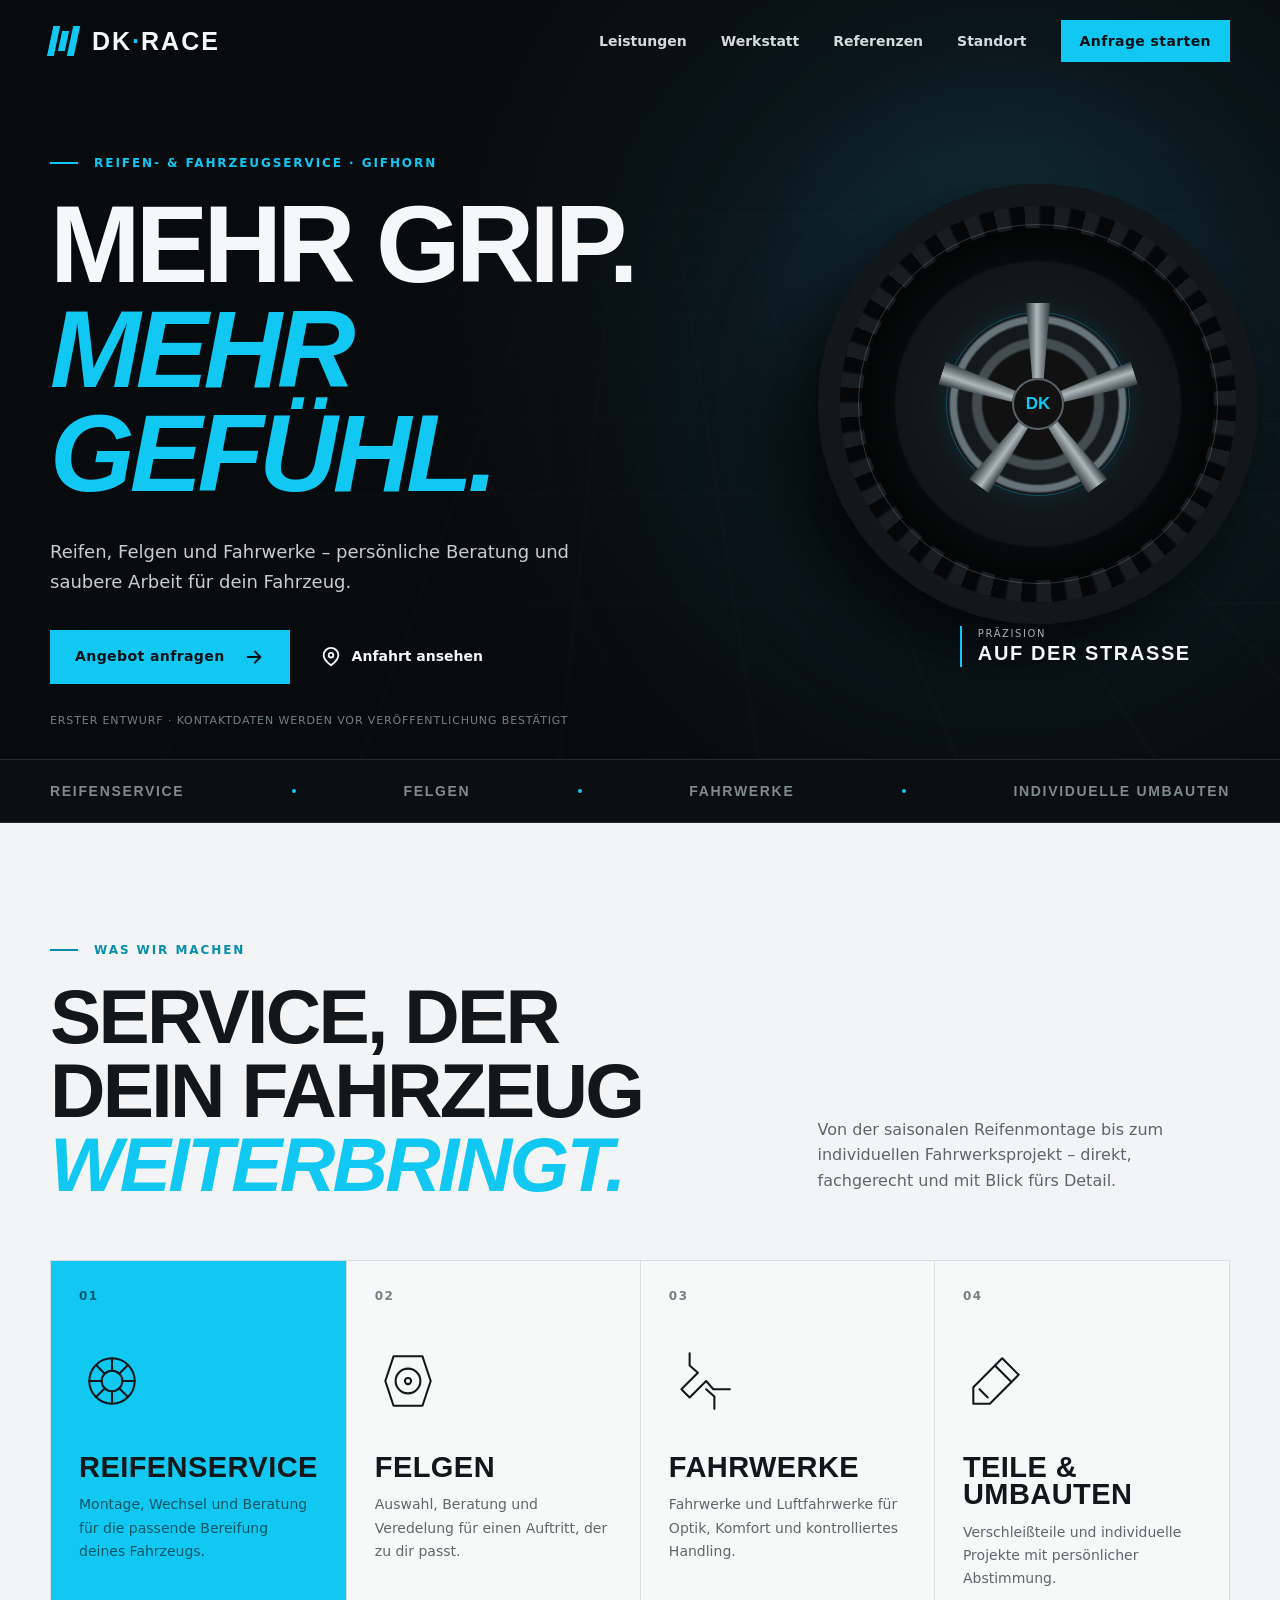
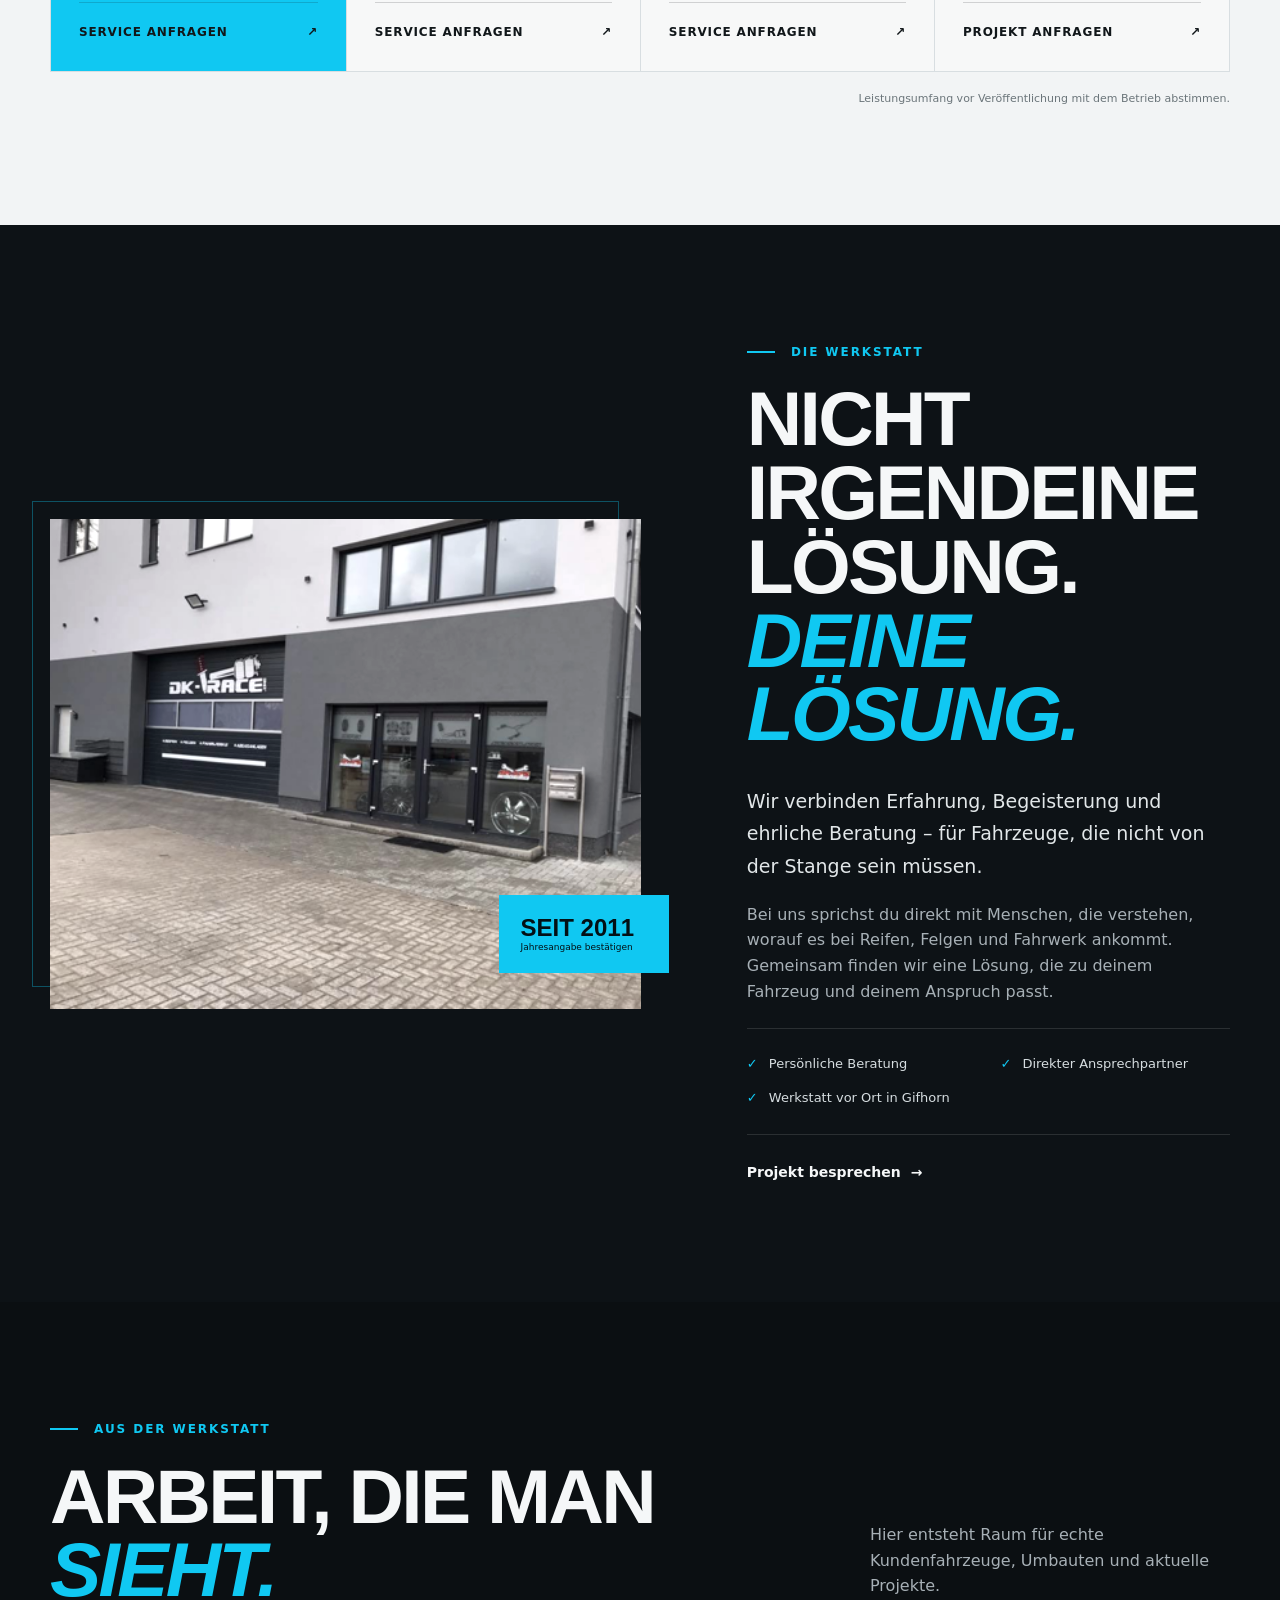
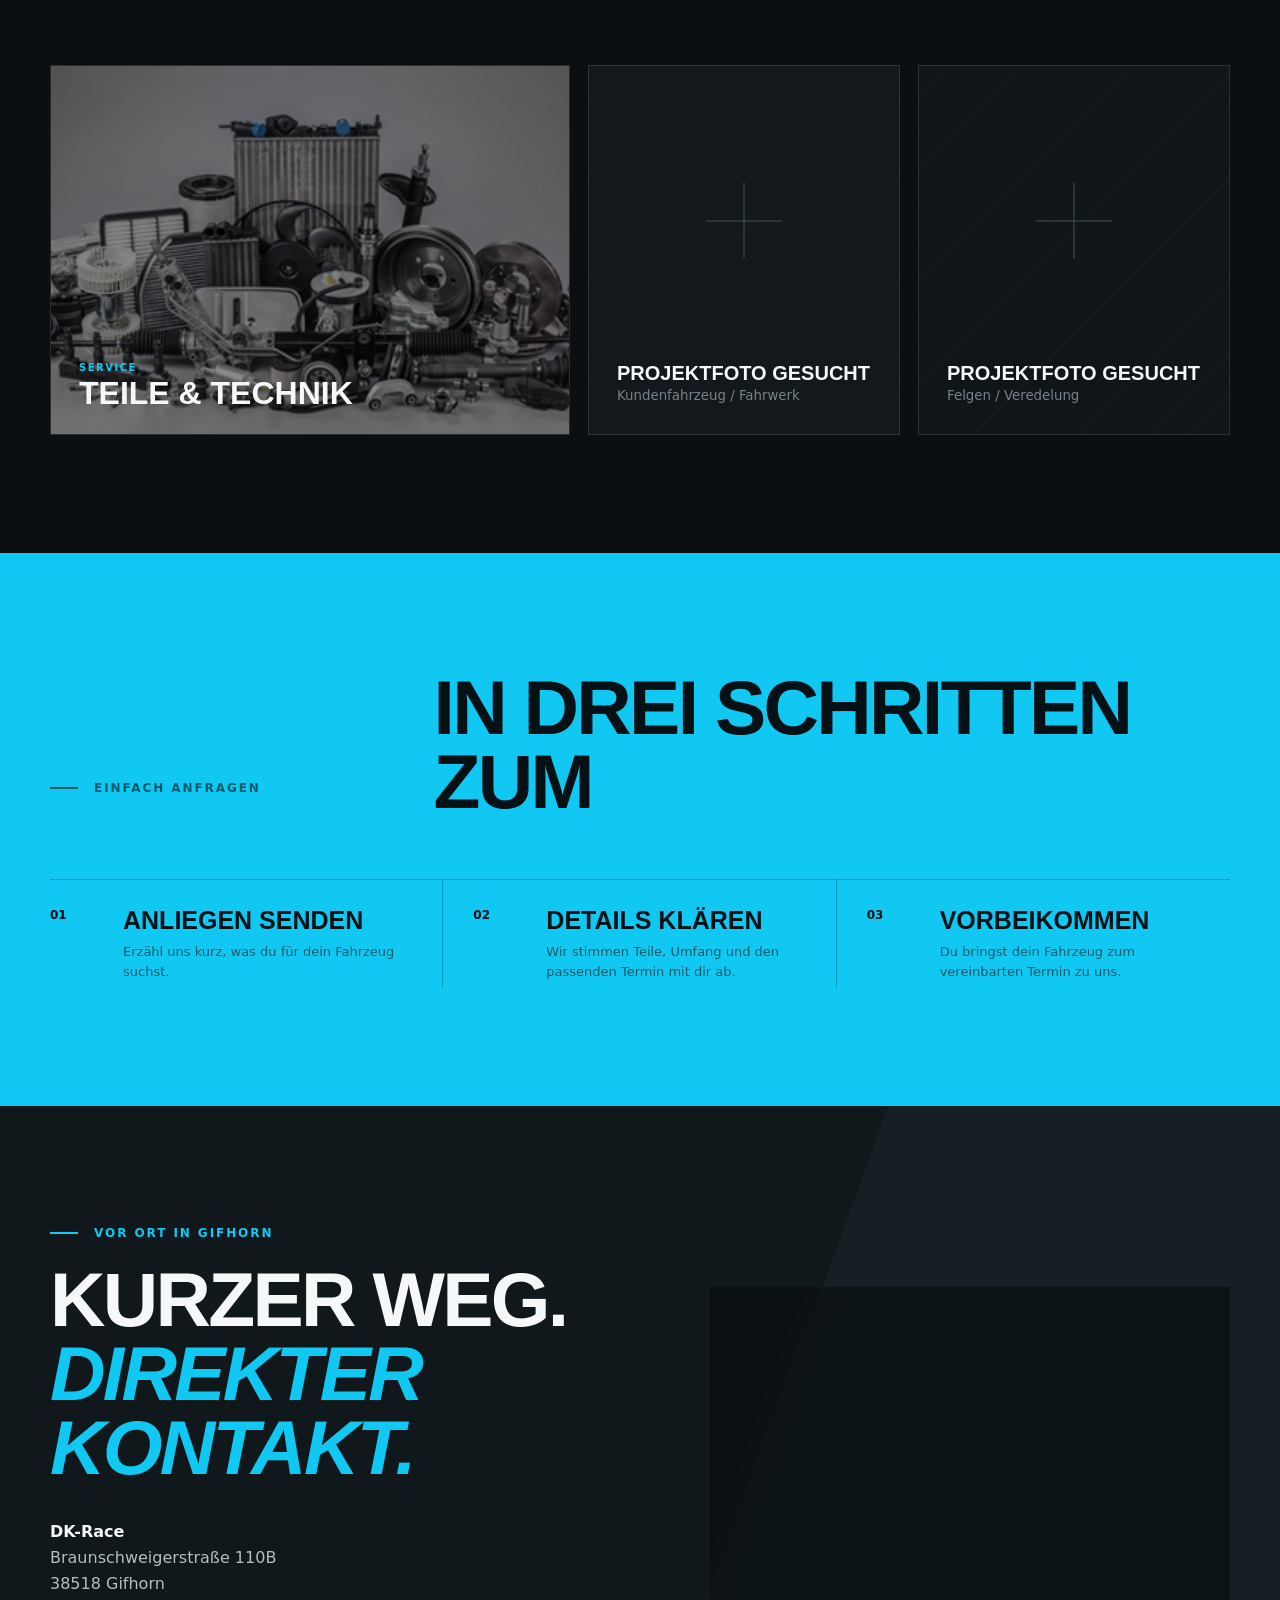
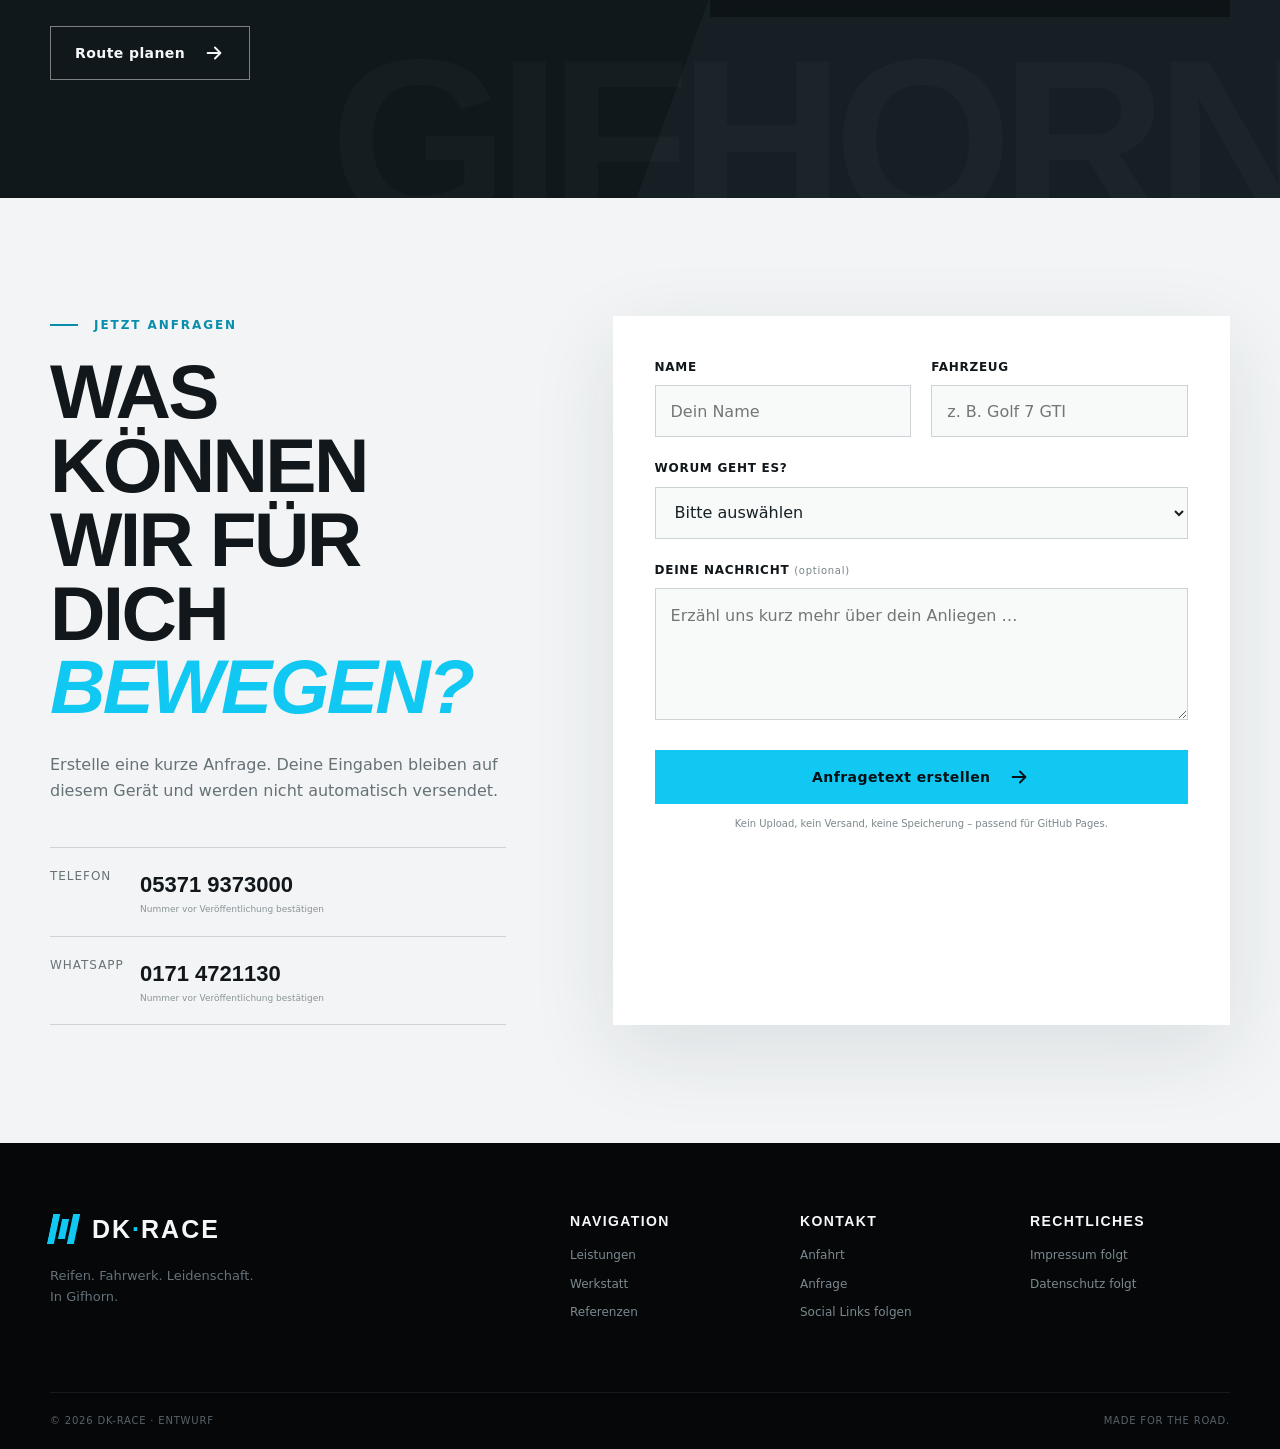
==== index.html @ 0a570907 "Erster Entwurf" ====
<!doctype html>
<html lang="de">
  <head>
    <meta charset="UTF-8" />
    <meta name="viewport" content="width=device-width, initial-scale=1.0" />
    <meta
      name="description"
      content="Erster Website-Entwurf für DK-Race – Reifen, Fahrwerke und Fahrzeugservice in Gifhorn."
    />
    <meta name="theme-color" content="#080b0e" />
    <meta property="og:title" content="DK-Race | Reifen & Fahrwerk in Gifhorn" />
    <meta
      property="og:description"
      content="Persönlicher Reifen- und Fahrzeugservice in Gifhorn."
    />
    <meta property="og:type" content="website" />
    <title>DK-Race | Reifen & Fahrwerk in Gifhorn</title>
    <link rel="icon" href="favicon.svg" type="image/svg+xml" />
    <link rel="stylesheet" href="styles.css" />
    <script defer src="script.js"></script>
  </head>
  <body>
    <a class="skip-link" href="#main">Zum Inhalt springen</a>

    <header class="site-header" data-header>
      <div class="shell header-inner">
        <a class="brand" href="#top" aria-label="DK-Race Startseite">
          <span class="brand-mark" aria-hidden="true">
            <span></span><span></span><span></span>
          </span>
          <span class="brand-name">DK<span>·</span>RACE</span>
        </a>

        <button
          class="menu-toggle"
          type="button"
          aria-expanded="false"
          aria-controls="main-navigation"
          data-menu-toggle
        >
          <span class="sr-only">Menü öffnen</span>
          <span></span><span></span><span></span>
        </button>

        <nav class="main-nav" id="main-navigation" aria-label="Hauptnavigation" data-navigation>
          <a href="#leistungen">Leistungen</a>
          <a href="#werkstatt">Werkstatt</a>
          <a href="#referenzen">Referenzen</a>
          <a href="#standort">Standort</a>
          <a class="button button-small" href="#kontakt">Anfrage starten</a>
        </nav>
      </div>
    </header>

    <main id="main">
      <section class="hero" id="top">
        <div class="hero-grid" aria-hidden="true"></div>
        <div class="hero-glow" aria-hidden="true"></div>
        <div class="shell hero-inner">
          <div class="hero-copy reveal">
            <p class="eyebrow"><span></span> Reifen- & Fahrzeugservice · Gifhorn</p>
            <h1>Mehr Grip.<br /><em>Mehr Gefühl.</em></h1>
            <p class="hero-lead">
              Reifen, Felgen und Fahrwerke – persönliche Beratung und saubere Arbeit für dein Fahrzeug.
            </p>
            <div class="hero-actions">
              <a class="button" href="#kontakt">
                Angebot anfragen
                <svg aria-hidden="true" viewBox="0 0 24 24">
                  <path d="M5 12h14M13 6l6 6-6 6" />
                </svg>
              </a>
              <a class="text-link" href="#standort">
                <svg aria-hidden="true" viewBox="0 0 24 24">
                  <path d="M20 10c0 5-8 11-8 11S4 15 4 10a8 8 0 1 1 16 0Z" />
                  <circle cx="12" cy="10" r="2.5" />
                </svg>
                Anfahrt ansehen
              </a>
            </div>
            <p class="draft-note">Erster Entwurf · Kontaktdaten werden vor Veröffentlichung bestätigt</p>
          </div>

          <div class="hero-visual reveal reveal-delay">
            <div class="hero-number" aria-hidden="true">38</div>
            <div class="tire" aria-hidden="true">
              <div class="tire-ring tire-ring-outer"></div>
              <div class="tire-ring tire-ring-inner"></div>
              <div class="rim">
                <span></span><span></span><span></span><span></span><span></span>
                <i>DK</i>
              </div>
            </div>
            <div class="hero-tag">
              <span>Präzision</span>
              <strong>auf der Straße</strong>
            </div>
          </div>
        </div>

        <div class="service-strip" aria-label="Leistungsschwerpunkte">
          <div class="shell service-strip-inner">
            <span>Reifenservice</span>
            <i></i>
            <span>Felgen</span>
            <i></i>
            <span>Fahrwerke</span>
            <i></i>
            <span>Individuelle Umbauten</span>
          </div>
        </div>
      </section>

      <section class="section services" id="leistungen">
        <div class="shell">
          <div class="section-heading reveal">
            <div>
              <p class="eyebrow"><span></span> Was wir machen</p>
              <h2>Service, der dein Fahrzeug <em>weiterbringt.</em></h2>
            </div>
            <p>
              Von der saisonalen Reifenmontage bis zum individuellen Fahrwerksprojekt – direkt,
              fachgerecht und mit Blick fürs Detail.
            </p>
          </div>

          <div class="service-grid">
            <article class="service-card service-card-featured reveal">
              <span class="card-index">01</span>
              <svg class="card-icon" aria-hidden="true" viewBox="0 0 64 64">
                <circle cx="32" cy="32" r="22" />
                <circle cx="32" cy="32" r="10" />
                <path d="M32 10v12M32 42v12M10 32h12M42 32h12M16.5 16.5l8.5 8.5M39 39l8.5 8.5M47.5 16.5 39 25M25 39l-8.5 8.5" />
              </svg>
              <div>
                <h3>Reifenservice</h3>
                <p>Montage, Wechsel und Beratung für die passende Bereifung deines Fahrzeugs.</p>
              </div>
              <a href="#kontakt" aria-label="Reifenservice anfragen">Service anfragen <span>↗</span></a>
            </article>

            <article class="service-card reveal">
              <span class="card-index">02</span>
              <svg class="card-icon" aria-hidden="true" viewBox="0 0 64 64">
                <path d="M18 8h28l8 24-8 24H18L10 32 18 8Z" />
                <circle cx="32" cy="32" r="12" />
                <circle cx="32" cy="32" r="3" />
              </svg>
              <div>
                <h3>Felgen</h3>
                <p>Auswahl, Beratung und Veredelung für einen Auftritt, der zu dir passt.</p>
              </div>
              <a href="#kontakt" aria-label="Felgen anfragen">Service anfragen <span>↗</span></a>
            </article>

            <article class="service-card reveal">
              <span class="card-index">03</span>
              <svg class="card-icon" aria-hidden="true" viewBox="0 0 64 64">
                <path d="M20 5v12l8 7-16 16 8 8 16-16 7 8h16M44 59V47l-8-7" />
              </svg>
              <div>
                <h3>Fahrwerke</h3>
                <p>Fahrwerke und Luftfahrwerke für Optik, Komfort und kontrolliertes Handling.</p>
              </div>
              <a href="#kontakt" aria-label="Fahrwerk anfragen">Service anfragen <span>↗</span></a>
            </article>

            <article class="service-card reveal">
              <span class="card-index">04</span>
              <svg class="card-icon" aria-hidden="true" viewBox="0 0 64 64">
                <path d="m38 10 16 16-28 28H10V38L38 10Z" />
                <path d="m31 17 16 16M16 40l8 8" />
              </svg>
              <div>
                <h3>Teile & Umbauten</h3>
                <p>Verschleißteile und individuelle Projekte mit persönlicher Abstimmung.</p>
              </div>
              <a href="#kontakt" aria-label="Umbau anfragen">Projekt anfragen <span>↗</span></a>
            </article>
          </div>
          <p class="content-status">Leistungsumfang vor Veröffentlichung mit dem Betrieb abstimmen.</p>
        </div>
      </section>

      <section class="section workshop" id="werkstatt">
        <div class="shell workshop-grid">
          <div class="workshop-image reveal">
            <img
              src="assets/images/workshop-exterior.png"
              alt="Außenansicht der DK-Race Werkstatt in Gifhorn"
              width="508"
              height="381"
              loading="lazy"
            />
            <div class="image-label"><span>Seit 2011</span><small>Jahresangabe bestätigen</small></div>
          </div>

          <div class="workshop-copy reveal">
            <p class="eyebrow"><span></span> Die Werkstatt</p>
            <h2>Nicht irgendeine Lösung. <em>Deine Lösung.</em></h2>
            <p class="large-copy">
              Wir verbinden Erfahrung, Begeisterung und ehrliche Beratung – für Fahrzeuge, die nicht
              von der Stange sein müssen.
            </p>
            <p>
              Bei uns sprichst du direkt mit Menschen, die verstehen, worauf es bei Reifen, Felgen und
              Fahrwerk ankommt. Gemeinsam finden wir eine Lösung, die zu deinem Fahrzeug und deinem
              Anspruch passt.
            </p>
            <ul class="check-list">
              <li><span>✓</span> Persönliche Beratung</li>
              <li><span>✓</span> Direkter Ansprechpartner</li>
              <li><span>✓</span> Werkstatt vor Ort in Gifhorn</li>
            </ul>
            <a class="text-link" href="#kontakt">Projekt besprechen <span>→</span></a>
          </div>
        </div>
      </section>

      <section class="section references" id="referenzen">
        <div class="shell">
          <div class="section-heading compact reveal">
            <div>
              <p class="eyebrow"><span></span> Aus der Werkstatt</p>
              <h2>Arbeit, die man <em>sieht.</em></h2>
            </div>
            <p>Hier entsteht Raum für echte Kundenfahrzeuge, Umbauten und aktuelle Projekte.</p>
          </div>

          <div class="reference-grid">
            <article class="reference-card reference-card-photo reveal">
              <img
                src="assets/images/vehicle-parts.png"
                alt="Auswahl verschiedener Fahrzeug- und Verschleißteile"
                width="403"
                height="244"
                loading="lazy"
              />
              <div><span>Service</span><h3>Teile & Technik</h3></div>
            </article>
            <article class="reference-card reference-placeholder reveal">
              <span class="placeholder-line"></span>
              <p>Projektfoto gesucht</p>
              <small>Kundenfahrzeug / Fahrwerk</small>
            </article>
            <article class="reference-card reference-placeholder alt reveal">
              <span class="placeholder-line"></span>
              <p>Projektfoto gesucht</p>
              <small>Felgen / Veredelung</small>
            </article>
          </div>
        </div>
      </section>

      <section class="section process" aria-labelledby="process-title">
        <div class="shell">
          <div class="process-header reveal">
            <p class="eyebrow"><span></span> Einfach anfragen</p>
            <h2 id="process-title">In drei Schritten zum <em>Termin.</em></h2>
          </div>
          <ol class="process-list">
            <li class="reveal">
              <span>01</span>
              <div><h3>Anliegen senden</h3><p>Erzähl uns kurz, was du für dein Fahrzeug suchst.</p></div>
            </li>
            <li class="reveal">
              <span>02</span>
              <div><h3>Details klären</h3><p>Wir stimmen Teile, Umfang und den passenden Termin mit dir ab.</p></div>
            </li>
            <li class="reveal">
              <span>03</span>
              <div><h3>Vorbeikommen</h3><p>Du bringst dein Fahrzeug zum vereinbarten Termin zu uns.</p></div>
            </li>
          </ol>
        </div>
      </section>

      <section class="section location" id="standort">
        <div class="shell location-grid">
          <div class="location-copy reveal">
            <p class="eyebrow"><span></span> Vor Ort in Gifhorn</p>
            <h2>Kurzer Weg.<br /><em>Direkter Kontakt.</em></h2>
            <address>
              <span>DK-Race</span>
              Braunschweigerstraße 110B<br />
              38518 Gifhorn
            </address>
            <a
              class="button button-outline"
              href="https://www.openstreetmap.org/search?query=Braunschweigerstra%C3%9Fe%20110B%2C%2038518%20Gifhorn"
              target="_blank"
              rel="noopener noreferrer"
            >
              Route planen
              <svg aria-hidden="true" viewBox="0 0 24 24"><path d="M5 12h14M13 6l6 6-6 6" /></svg>
            </a>
          </div>

          <div class="hours-card reveal">
            <div class="hours-top">
              <div><span class="status-dot"></span><strong>Öffnungszeiten</strong></div>
              <small>bitte bestätigen</small>
            </div>
            <dl>
              <div><dt>Montag – Freitag</dt><dd>10:00 – 12:30<br />14:30 – 18:30</dd></div>
              <div><dt>Samstag</dt><dd>12:00 – 14:00</dd></div>
              <div><dt>Sonntag</dt><dd>Geschlossen</dd></div>
            </dl>
          </div>
        </div>
      </section>

      <section class="section contact" id="kontakt">
        <div class="shell contact-grid">
          <div class="contact-intro reveal">
            <p class="eyebrow"><span></span> Jetzt anfragen</p>
            <h2>Was können wir für dich <em>bewegen?</em></h2>
            <p>
              Erstelle eine kurze Anfrage. Deine Eingaben bleiben auf diesem Gerät und werden nicht
              automatisch versendet.
            </p>
            <div class="contact-options">
              <div>
                <span>Telefon</span>
                <strong>05371 9373000</strong>
                <small>Nummer vor Veröffentlichung bestätigen</small>
              </div>
              <div>
                <span>WhatsApp</span>
                <strong>0171 4721130</strong>
                <small>Nummer vor Veröffentlichung bestätigen</small>
              </div>
            </div>
          </div>

          <form class="inquiry-form reveal" data-inquiry-form>
            <div class="field-row">
              <label>
                <span>Name</span>
                <input type="text" name="name" autocomplete="name" placeholder="Dein Name" required />
              </label>
              <label>
                <span>Fahrzeug</span>
                <input type="text" name="vehicle" placeholder="z. B. Golf 7 GTI" required />
              </label>
            </div>
            <label>
              <span>Worum geht es?</span>
              <select name="service" required>
                <option value="">Bitte auswählen</option>
                <option>Reifenservice</option>
                <option>Felgen</option>
                <option>Fahrwerk / Luftfahrwerk</option>
                <option>Teile / Umbau</option>
                <option>Sonstiges</option>
              </select>
            </label>
            <label>
              <span>Deine Nachricht <small>(optional)</small></span>
              <textarea name="message" rows="4" placeholder="Erzähl uns kurz mehr über dein Anliegen …"></textarea>
            </label>
            <button class="button form-submit" type="submit">
              Anfragetext erstellen
              <svg aria-hidden="true" viewBox="0 0 24 24"><path d="M5 12h14M13 6l6 6-6 6" /></svg>
            </button>
            <p class="form-hint">Kein Upload, kein Versand, keine Speicherung – passend für GitHub Pages.</p>
            <div class="form-result" hidden data-form-result tabindex="-1">
              <strong>Dein Anfragetext ist bereit.</strong>
              <pre data-inquiry-text></pre>
              <button class="copy-button" type="button" data-copy-button>Text kopieren</button>
              <p aria-live="polite" data-copy-status></p>
            </div>
          </form>
        </div>
      </section>
    </main>

    <footer class="site-footer">
      <div class="shell footer-main">
        <div>
          <a class="brand" href="#top" aria-label="DK-Race Startseite">
            <span class="brand-mark" aria-hidden="true"><span></span><span></span><span></span></span>
            <span class="brand-name">DK<span>·</span>RACE</span>
          </a>
          <p>Reifen. Fahrwerk. Leidenschaft.<br />In Gifhorn.</p>
        </div>
        <div class="footer-links">
          <div><strong>Navigation</strong><a href="#leistungen">Leistungen</a><a href="#werkstatt">Werkstatt</a><a href="#referenzen">Referenzen</a></div>
          <div><strong>Kontakt</strong><a href="#standort">Anfahrt</a><a href="#kontakt">Anfrage</a><span>Social Links folgen</span></div>
          <div><strong>Rechtliches</strong><span>Impressum folgt</span><span>Datenschutz folgt</span></div>
        </div>
      </div>
      <div class="shell footer-bottom">
        <span>© <span data-current-year></span> DK-Race · Entwurf</span>
        <span>Made for the road.</span>
      </div>
    </footer>
  </body>
</html>
---- styles.css ----
:root {
  --ink: #080b0e;
  --ink-soft: #0d1216;
  --panel: #12181d;
  --panel-light: #171e24;
  --cyan: #10c8f2;
  --cyan-light: #7ce7ff;
  --white: #f5f7f8;
  --muted: #a7b0b6;
  --line: rgba(255, 255, 255, 0.12);
  --heading: "Arial Narrow", "Roboto Condensed", "Helvetica Neue", sans-serif;
  --body: Inter, system-ui, -apple-system, BlinkMacSystemFont, "Segoe UI", sans-serif;
  --shell: min(1180px, calc(100% - 40px));
}

* { box-sizing: border-box; }
html { scroll-behavior: smooth; scroll-padding-top: 92px; }
body { margin: 0; background: var(--ink); color: var(--white); font-family: var(--body); line-height: 1.6; }
body.menu-open { overflow: hidden; }
img { display: block; max-width: 100%; }
a { color: inherit; }
button, input, textarea, select { font: inherit; }
button, a { -webkit-tap-highlight-color: transparent; }
:focus-visible { outline: 3px solid var(--cyan); outline-offset: 4px; }
.shell { width: var(--shell); margin-inline: auto; }
.sr-only { position: absolute; width: 1px; height: 1px; padding: 0; margin: -1px; overflow: hidden; clip: rect(0, 0, 0, 0); white-space: nowrap; border: 0; }
.skip-link { position: fixed; left: 20px; top: -80px; z-index: 1000; background: var(--cyan); color: #00151c; padding: 12px 18px; font-weight: 700; text-decoration: none; transition: top .2s; }
.skip-link:focus { top: 20px; }

.site-header { position: fixed; inset: 0 0 auto; z-index: 100; border-bottom: 1px solid transparent; transition: background .25s, border-color .25s, backdrop-filter .25s; }
.site-header.scrolled { background: rgba(8, 11, 14, .88); border-color: var(--line); backdrop-filter: blur(18px); }
.header-inner { min-height: 82px; display: flex; align-items: center; justify-content: space-between; }
.brand { display: inline-flex; gap: 12px; align-items: center; color: var(--white); text-decoration: none; }
.brand-name { font: 800 25px/1 var(--heading); letter-spacing: .08em; }
.brand-name span { color: var(--cyan); }
.brand-mark { position: relative; width: 30px; height: 32px; display: inline-flex; transform: skewX(-12deg); overflow: hidden; }
.brand-mark span { position: absolute; width: 7px; height: 30px; top: 1px; background: var(--cyan); }
.brand-mark span:nth-child(1) { left: 0; }
.brand-mark span:nth-child(2) { left: 10px; height: 20px; top: 6px; }
.brand-mark span:nth-child(3) { left: 20px; }
.main-nav { display: flex; align-items: center; gap: 34px; }
.main-nav > a:not(.button) { color: #d4dade; font-size: 14px; font-weight: 600; text-decoration: none; transition: color .2s; }
.main-nav > a:not(.button):hover { color: var(--cyan); }
.menu-toggle { display: none; width: 48px; height: 48px; padding: 12px; border: 0; background: transparent; }
.menu-toggle > span:not(.sr-only) { display: block; height: 2px; margin: 5px 0; background: var(--white); transition: transform .2s, opacity .2s; }

.button { min-height: 54px; display: inline-flex; align-items: center; justify-content: center; gap: 18px; padding: 0 24px; border: 1px solid var(--cyan); background: var(--cyan); color: #031015; font-weight: 800; font-size: 14px; letter-spacing: .03em; text-decoration: none; cursor: pointer; transition: transform .2s, background .2s, box-shadow .2s; }
.button:hover { transform: translateY(-2px); box-shadow: 0 12px 35px rgba(16, 200, 242, .18); background: var(--cyan-light); }
.button svg, .text-link svg { width: 22px; fill: none; stroke: currentColor; stroke-width: 2; stroke-linecap: round; stroke-linejoin: round; }
.button-small { min-height: 42px; padding-inline: 18px; }
.button-outline { color: var(--white); background: transparent; border-color: rgba(255,255,255,.45); }
.button-outline:hover { color: var(--ink); border-color: var(--cyan); }
.text-link { display: inline-flex; align-items: center; gap: 10px; color: var(--white); font-size: 14px; font-weight: 700; text-decoration: none; }
.text-link:hover { color: var(--cyan); }

.hero { min-height: 760px; position: relative; overflow: hidden; padding-top: 82px; background: radial-gradient(circle at 78% 37%, #173440 0, #0b151a 23%, var(--ink) 52%); }
.hero-grid { position: absolute; inset: 0; opacity: .08; background-image: linear-gradient(rgba(255,255,255,.18) 1px, transparent 1px), linear-gradient(90deg, rgba(255,255,255,.18) 1px, transparent 1px); background-size: 68px 68px; mask-image: linear-gradient(to right, transparent 15%, #000 80%); transform: perspective(600px) rotateX(55deg) scale(1.6) translateY(-7%); }
.hero-glow { position: absolute; width: 380px; height: 380px; right: 6%; top: 25%; border-radius: 50%; background: var(--cyan); filter: blur(150px); opacity: .12; }
.hero-inner { position: relative; min-height: 616px; display: grid; grid-template-columns: 1.05fr .95fr; align-items: center; padding-block: 72px 94px; }
.hero-copy { position: relative; z-index: 2; }
.eyebrow { margin: 0 0 20px; color: var(--cyan); font-size: 12px; font-weight: 800; letter-spacing: .16em; text-transform: uppercase; }
.eyebrow span { display: inline-block; width: 28px; height: 2px; margin: 0 10px 3px 0; background: var(--cyan); }
h1, h2, h3 { margin: 0; font-family: var(--heading); line-height: .96; text-transform: uppercase; }
h1 { max-width: 720px; font-size: clamp(76px, 8.5vw, 132px); letter-spacing: -.045em; }
h1 em, h2 em { color: var(--cyan); font-style: italic; }
.hero-lead { max-width: 550px; margin: 30px 0 32px; color: #c5cdd1; font-size: 18px; line-height: 1.7; }
.hero-actions { display: flex; align-items: center; gap: 30px; }
.draft-note { margin: 28px 0 0; color: #738087; font-size: 11px; text-transform: uppercase; letter-spacing: .08em; }
.hero-visual { position: relative; min-height: 470px; }
.hero-number { position: absolute; z-index: -1; right: -10%; top: 2%; color: transparent; -webkit-text-stroke: 1px rgba(255,255,255,.08); font: 800 390px/.8 var(--heading); letter-spacing: -.1em; }
.tire { position: absolute; width: min(440px, 37vw); aspect-ratio: 1; right: -5%; top: 42%; transform: translateY(-50%); border-radius: 50%; background: repeating-conic-gradient(from 5deg, #171d21 0 4deg, #050708 5deg 9deg); box-shadow: -28px 28px 80px rgba(0,0,0,.8), inset 0 0 0 22px #11171a; }
.tire::before { content: ""; position: absolute; inset: 10%; border-radius: 50%; background: radial-gradient(circle, #111 0 22%, #424c51 23% 26%, #14191c 27% 32%, #67747a 33% 35%, #121619 36% 57%, #080a0b 58%); box-shadow: inset 0 0 40px #000; }
.tire-ring { position: absolute; z-index: 2; border-radius: 50%; border: 1px solid rgba(255,255,255,.18); }
.tire-ring-outer { inset: 9%; }
.tire-ring-inner { inset: 29%; border-color: rgba(16,200,242,.35); box-shadow: 0 0 30px rgba(16,200,242,.12); }
.rim { position: absolute; z-index: 3; inset: 27%; border-radius: 50%; }
.rim span { position: absolute; width: 12%; height: 50%; left: 44%; top: 0; transform-origin: 50% 100%; background: linear-gradient(90deg, #2b3337, #aeb8bc 45%, #333b3f); clip-path: polygon(35% 100%, 0 0, 100% 0, 65% 100%); }
.rim span:nth-child(2) { transform: rotate(72deg); }
.rim span:nth-child(3) { transform: rotate(144deg); }
.rim span:nth-child(4) { transform: rotate(216deg); }
.rim span:nth-child(5) { transform: rotate(288deg); }
.rim i { position: absolute; z-index: 2; left: 50%; top: 50%; display: grid; place-items: center; width: 52px; height: 52px; transform: translate(-50%,-50%); border-radius: 50%; background: #111; color: var(--cyan); font: 800 17px var(--heading); font-style: normal; box-shadow: inset 0 0 0 2px #586267; }
.hero-tag { position: absolute; z-index: 5; right: 7%; bottom: 2%; padding-left: 16px; border-left: 2px solid var(--cyan); text-transform: uppercase; }
.hero-tag span { display: block; color: var(--muted); font-size: 10px; letter-spacing: .16em; }
.hero-tag strong { font: 700 20px var(--heading); letter-spacing: .08em; }
.service-strip { position: absolute; inset: auto 0 0; border-block: 1px solid var(--line); background: rgba(12,16,19,.86); }
.service-strip-inner { min-height: 62px; display: flex; justify-content: space-between; align-items: center; color: #7f8b91; font: 600 14px var(--heading); letter-spacing: .12em; text-transform: uppercase; }
.service-strip i { width: 4px; height: 4px; border-radius: 50%; background: var(--cyan); }

.section { padding: 118px 0; }
.section-heading { display: grid; grid-template-columns: 1.25fr .75fr; gap: 80px; align-items: end; margin-bottom: 58px; }
.section-heading h2, .workshop-copy h2, .process-header h2, .location-copy h2, .contact-intro h2 { font-size: clamp(52px, 6vw, 82px); letter-spacing: -.035em; }
.section-heading > p { max-width: 460px; margin: 0 0 8px; color: var(--muted); }
.section-heading.compact { grid-template-columns: 1fr 360px; }
.services { background: #f2f4f5; color: #11171a; }
.services .eyebrow { color: #078eac; }
.services .eyebrow span { background: #078eac; }
.services .section-heading > p { color: #5b666b; }
.service-grid { display: grid; grid-template-columns: repeat(4, 1fr); border: 1px solid #d8dee1; }
.service-card { min-height: 410px; display: flex; flex-direction: column; padding: 28px; border-right: 1px solid #d8dee1; background: #f7f8f8; transition: transform .25s, box-shadow .25s, background .25s; }
.service-card:last-child { border-right: 0; }
.service-card:hover { z-index: 2; transform: translateY(-7px); box-shadow: 0 20px 55px rgba(7,22,28,.13); }
.service-card-featured { background: var(--cyan); }
.card-index { color: #788187; font: 600 12px var(--body); letter-spacing: .12em; }
.service-card-featured .card-index { color: #075a6d; }
.card-icon { width: 66px; height: 66px; margin: 45px 0 40px; fill: none; stroke: #11171a; stroke-width: 2; stroke-linecap: round; stroke-linejoin: round; }
.service-card h3 { margin-bottom: 12px; font-size: 29px; letter-spacing: .015em; }
.service-card p { min-height: 76px; margin: 0; color: #5d676c; font-size: 14px; line-height: 1.65; }
.service-card-featured p { color: #0d5664; }
.service-card a { display: flex; justify-content: space-between; margin-top: auto; padding-top: 20px; border-top: 1px solid rgba(15,23,26,.17); color: #11171a; font-size: 12px; font-weight: 800; text-decoration: none; text-transform: uppercase; letter-spacing: .07em; }
.content-status { margin: 18px 0 0; color: #6b757a; font-size: 11px; text-align: right; }

.workshop { background: var(--ink-soft); }
.workshop-grid { display: grid; grid-template-columns: 1.1fr .9fr; gap: 9%; align-items: center; }
.workshop-image { position: relative; }
.workshop-image::before { content: ""; position: absolute; inset: -18px 22px 22px -18px; border: 1px solid rgba(16,200,242,.35); }
.workshop-image img { position: relative; width: 100%; min-height: 490px; object-fit: cover; filter: saturate(.7) contrast(1.08); }
.image-label { position: absolute; right: -28px; bottom: 36px; width: 170px; padding: 19px 22px; background: var(--cyan); color: #031015; }
.image-label span { display: block; font: 800 24px var(--heading); text-transform: uppercase; }
.image-label small { display: block; font-size: 9px; line-height: 1.3; }
.workshop-copy .large-copy { margin: 34px 0 20px; color: #e2e7e9; font-size: 19px; line-height: 1.7; }
.workshop-copy > p:not(.eyebrow):not(.large-copy) { color: var(--muted); }
.check-list { display: grid; grid-template-columns: 1fr 1fr; gap: 13px 24px; padding: 25px 0; margin: 24px 0; border-block: 1px solid var(--line); list-style: none; }
.check-list li { color: #d6dde0; font-size: 13px; }
.check-list span { color: var(--cyan); margin-right: 7px; }

.references { background: #0b0f12; }
.references .section-heading > p { color: var(--muted); }
.reference-grid { display: grid; grid-template-columns: 1.25fr .75fr .75fr; gap: 18px; }
.reference-card { position: relative; min-height: 370px; overflow: hidden; border: 1px solid var(--line); }
.reference-card-photo img { width: 100%; height: 100%; object-fit: cover; filter: grayscale(.25) brightness(.55); transition: transform .5s, filter .5s; }
.reference-card-photo:hover img { transform: scale(1.03); filter: grayscale(0) brightness(.7); }
.reference-card-photo div { position: absolute; left: 28px; bottom: 25px; }
.reference-card-photo span { color: var(--cyan); font-size: 10px; font-weight: 700; text-transform: uppercase; letter-spacing: .15em; }
.reference-card h3 { font-size: 32px; }
.reference-placeholder { display: flex; flex-direction: column; justify-content: end; padding: 28px; background: repeating-linear-gradient(135deg, transparent 0 24px, rgba(255,255,255,.025) 24px 25px), #12181c; }
.reference-placeholder.alt { background-color: #101518; }
.placeholder-line { position: absolute; left: 50%; top: 42%; width: 76px; height: 1px; background: #40515a; transform: translate(-50%,-50%); }
.placeholder-line::after { content: ""; position: absolute; width: 1px; height: 76px; left: 50%; top: 50%; background: #40515a; transform: translate(-50%,-50%); }
.reference-placeholder p { margin: 0; font: 700 20px var(--heading); text-transform: uppercase; }
.reference-placeholder small { color: #77838a; }

.process { background: var(--cyan); color: #061116; }
.process-header { display: grid; grid-template-columns: .65fr 1.35fr; align-items: end; margin-bottom: 60px; }
.process .eyebrow { color: #07596b; }
.process .eyebrow span { background: #07596b; }
.process-list { display: grid; grid-template-columns: repeat(3, 1fr); padding: 0; margin: 0; border-top: 1px solid rgba(3,16,21,.25); list-style: none; }
.process-list li { display: grid; grid-template-columns: 58px 1fr; gap: 15px; padding: 28px 30px 5px 0; border-right: 1px solid rgba(3,16,21,.25); }
.process-list li:not(:first-child) { padding-left: 30px; }
.process-list li:last-child { border-right: 0; }
.process-list > li > span { font: 700 12px var(--body); }
.process-list h3 { margin-bottom: 10px; font-size: 25px; }
.process-list p { margin: 0; color: #145b69; font-size: 13px; }

.location { position: relative; background: linear-gradient(110deg, #11181c 0 58%, #161f24 58%); overflow: hidden; }
.location::after { content: "GIFHORN"; position: absolute; right: -30px; bottom: -75px; color: rgba(255,255,255,.025); font: 800 230px var(--heading); letter-spacing: -.05em; }
.location-grid { position: relative; z-index: 1; display: grid; grid-template-columns: 1fr 1fr; gap: 12%; align-items: center; }
.location-copy address { margin: 35px 0 30px; color: #b3bdc2; font-style: normal; }
.location-copy address span { display: block; color: var(--white); font-weight: 800; }
.hours-card { padding: 36px 42px; border: 1px solid var(--line); background: rgba(8,11,14,.55); backdrop-filter: blur(12px); }
.hours-top { display: flex; justify-content: space-between; align-items: center; padding-bottom: 25px; border-bottom: 1px solid var(--line); }
.hours-top > div { display: flex; align-items: center; gap: 10px; }
.status-dot { width: 8px; height: 8px; border-radius: 50%; background: var(--cyan); box-shadow: 0 0 0 5px rgba(16,200,242,.1); }
.hours-top small { color: #77848b; font-size: 10px; }
.hours-card dl { margin: 15px 0 0; }
.hours-card dl div { display: grid; grid-template-columns: 1fr 1fr; padding: 14px 0; border-bottom: 1px solid rgba(255,255,255,.07); }
.hours-card dl div:last-child { border: 0; }
.hours-card dt { color: #adb8bd; }
.hours-card dd { margin: 0; text-align: right; font-weight: 700; line-height: 1.6; }

.contact { background: #f2f4f5; color: #11171a; }
.contact-grid { display: grid; grid-template-columns: .85fr 1.15fr; gap: 9%; }
.contact .eyebrow { color: #078eac; }
.contact .eyebrow span { background: #078eac; }
.contact-intro > p:not(.eyebrow) { max-width: 480px; margin: 28px 0; color: #667176; }
.contact-options { margin-top: 44px; border-top: 1px solid #cdd4d7; }
.contact-options > div { display: grid; grid-template-columns: 90px 1fr; padding: 19px 0; border-bottom: 1px solid #cdd4d7; }
.contact-options span { color: #687277; font-size: 12px; text-transform: uppercase; letter-spacing: .08em; }
.contact-options strong { font-family: var(--heading); font-size: 22px; }
.contact-options small { grid-column: 2; color: #8b9498; font-size: 9px; }
.inquiry-form { padding: 42px; background: #fff; box-shadow: 0 25px 80px rgba(27,45,54,.1); }
.inquiry-form label { display: block; margin-bottom: 22px; }
.inquiry-form label > span { display: block; margin-bottom: 8px; font-size: 12px; font-weight: 800; text-transform: uppercase; letter-spacing: .06em; }
.inquiry-form label small { color: #788389; font-weight: 500; text-transform: none; }
.field-row { display: grid; grid-template-columns: 1fr 1fr; gap: 20px; }
.inquiry-form input, .inquiry-form select, .inquiry-form textarea { width: 100%; border: 1px solid #ccd3d6; border-radius: 0; background: #f8f9f9; color: #172024; padding: 14px 15px; outline: 0; transition: border-color .2s, box-shadow .2s; }
.inquiry-form input, .inquiry-form select { height: 52px; }
.inquiry-form textarea { resize: vertical; }
.inquiry-form input:focus, .inquiry-form select:focus, .inquiry-form textarea:focus { border-color: #078eac; box-shadow: 0 0 0 3px rgba(16,200,242,.15); }
.form-submit { width: 100%; }
.form-hint { margin: 12px 0 0; color: #7c878b; font-size: 10px; text-align: center; }
.form-result { margin-top: 22px; padding: 20px; border-left: 3px solid #078eac; background: #ecf8fa; }
.form-result pre { white-space: pre-wrap; font: 13px/1.6 var(--body); }
.copy-button { min-height: 42px; border: 1px solid #078eac; background: transparent; color: #07596b; font-weight: 700; cursor: pointer; padding: 0 16px; }
.form-result > p { display: inline; margin-left: 10px; color: #087d96; font-size: 12px; }

.site-footer { background: #050708; }
.footer-main { display: grid; grid-template-columns: 1fr 1.5fr; gap: 80px; padding-block: 70px; }
.footer-main > div > p { color: #667279; font-size: 13px; }
.footer-links { display: grid; grid-template-columns: repeat(3, 1fr); gap: 30px; }
.footer-links div { display: flex; flex-direction: column; align-items: flex-start; gap: 9px; }
.footer-links strong { margin-bottom: 8px; font: 700 14px var(--heading); text-transform: uppercase; letter-spacing: .1em; }
.footer-links a, .footer-links span { color: #7d898f; font-size: 12px; text-decoration: none; }
.footer-links a:hover { color: var(--cyan); }
.footer-bottom { display: flex; justify-content: space-between; padding-block: 20px; border-top: 1px solid rgba(255,255,255,.08); color: #59636a; font-size: 10px; text-transform: uppercase; letter-spacing: .08em; }

.reveal { opacity: 0; transform: translateY(22px); transition: opacity .7s ease, transform .7s ease; }
.reveal.visible { opacity: 1; transform: none; }
.reveal-delay { transition-delay: .12s; }

@media (max-width: 960px) {
  .menu-toggle { display: block; position: relative; z-index: 2; }
  .menu-toggle[aria-expanded="true"] > span:nth-of-type(2) { transform: translateY(7px) rotate(45deg); }
  .menu-toggle[aria-expanded="true"] > span:nth-of-type(3) { opacity: 0; }
  .menu-toggle[aria-expanded="true"] > span:nth-of-type(4) { transform: translateY(-7px) rotate(-45deg); }
  .main-nav { position: fixed; inset: 0; display: flex; flex-direction: column; justify-content: center; gap: 25px; background: rgba(8,11,14,.98); visibility: hidden; opacity: 0; transition: opacity .2s, visibility .2s; }
  .main-nav.open { visibility: visible; opacity: 1; }
  .main-nav > a:not(.button) { font: 700 34px var(--heading); text-transform: uppercase; }
  .hero-inner { grid-template-columns: 1fr .75fr; }
  .tire { right: -30%; width: 48vw; }
  .hero-number { right: -35%; }
  .service-grid { grid-template-columns: 1fr 1fr; }
  .service-card { border-bottom: 1px solid #d8dee1; }
  .service-card:nth-child(2) { border-right: 0; }
  .service-card:nth-child(3), .service-card:nth-child(4) { border-bottom: 0; }
  .workshop-grid { gap: 7%; }
  .workshop-image img { min-height: 430px; }
  .reference-grid { grid-template-columns: 1fr 1fr; }
  .reference-card-photo { grid-column: 1 / -1; }
  .reference-card { min-height: 300px; }
  .contact-grid { gap: 6%; }
}

@media (max-width: 720px) {
  :root { --shell: min(100% - 28px, 580px); }
  .header-inner { min-height: 70px; }
  .section { padding: 82px 0; }
  .hero { min-height: 790px; padding-top: 70px; }
  .hero-inner { min-height: 720px; display: block; padding-top: 80px; }
  .hero-copy { max-width: 470px; }
  h1 { font-size: clamp(67px, 21vw, 98px); }
  .hero-lead { max-width: 88%; font-size: 16px; }
  .hero-actions { align-items: flex-start; flex-direction: column; gap: 22px; }
  .hero-visual { position: absolute; z-index: 0; inset: auto -10% 0 30%; min-height: 350px; opacity: .43; pointer-events: none; }
  .tire { width: 330px; right: -12%; top: 52%; }
  .hero-tag, .hero-number { display: none; }
  .service-strip-inner { min-height: 50px; overflow: hidden; gap: 22px; justify-content: flex-start; white-space: nowrap; }
  .service-strip-inner span:nth-of-type(n+3), .service-strip-inner i:nth-of-type(n+2) { display: none; }
  .section-heading, .section-heading.compact { grid-template-columns: 1fr; gap: 24px; margin-bottom: 38px; }
  .section-heading h2, .workshop-copy h2, .process-header h2, .location-copy h2, .contact-intro h2 { font-size: clamp(48px, 15vw, 68px); }
  .service-grid { grid-template-columns: 1fr; }
  .service-card { min-height: 340px; border-right: 0; border-bottom: 1px solid #d8dee1 !important; }
  .service-card:last-child { border-bottom: 0 !important; }
  .card-icon { margin: 28px 0; }
  .workshop-grid, .location-grid, .contact-grid { grid-template-columns: 1fr; gap: 55px; }
  .workshop-image img { min-height: 360px; }
  .image-label { right: -6px; bottom: 18px; }
  .check-list { grid-template-columns: 1fr; }
  .reference-grid { grid-template-columns: 1fr; }
  .reference-card-photo { grid-column: auto; }
  .process-header { grid-template-columns: 1fr; gap: 16px; }
  .process-list { grid-template-columns: 1fr; }
  .process-list li, .process-list li:not(:first-child) { padding: 24px 0; border-right: 0; border-bottom: 1px solid rgba(3,16,21,.25); }
  .process-list li:last-child { border-bottom: 0; }
  .location { background: #11181c; }
  .hours-card { padding: 27px 24px; }
  .contact-options > div { grid-template-columns: 75px 1fr; }
  .inquiry-form { padding: 27px 20px; }
  .field-row { grid-template-columns: 1fr; gap: 0; }
  .footer-main { grid-template-columns: 1fr; gap: 45px; }
  .footer-links { grid-template-columns: 1fr 1fr; row-gap: 35px; }
}

@media (max-width: 390px) {
  .hero-copy h1 { font-size: 63px; }
  .hero-lead { max-width: 100%; }
  .contact-options > div { display: block; }
  .contact-options strong, .contact-options small { display: block; margin-top: 4px; }
  .footer-links { grid-template-columns: 1fr; }
  .footer-bottom { flex-direction: column; gap: 8px; }
}

@media (prefers-reduced-motion: reduce) {
  *, *::before, *::after { scroll-behavior: auto !important; transition-duration: .01ms !important; animation-duration: .01ms !important; animation-iteration-count: 1 !important; }
  .reveal { opacity: 1; transform: none; }
}
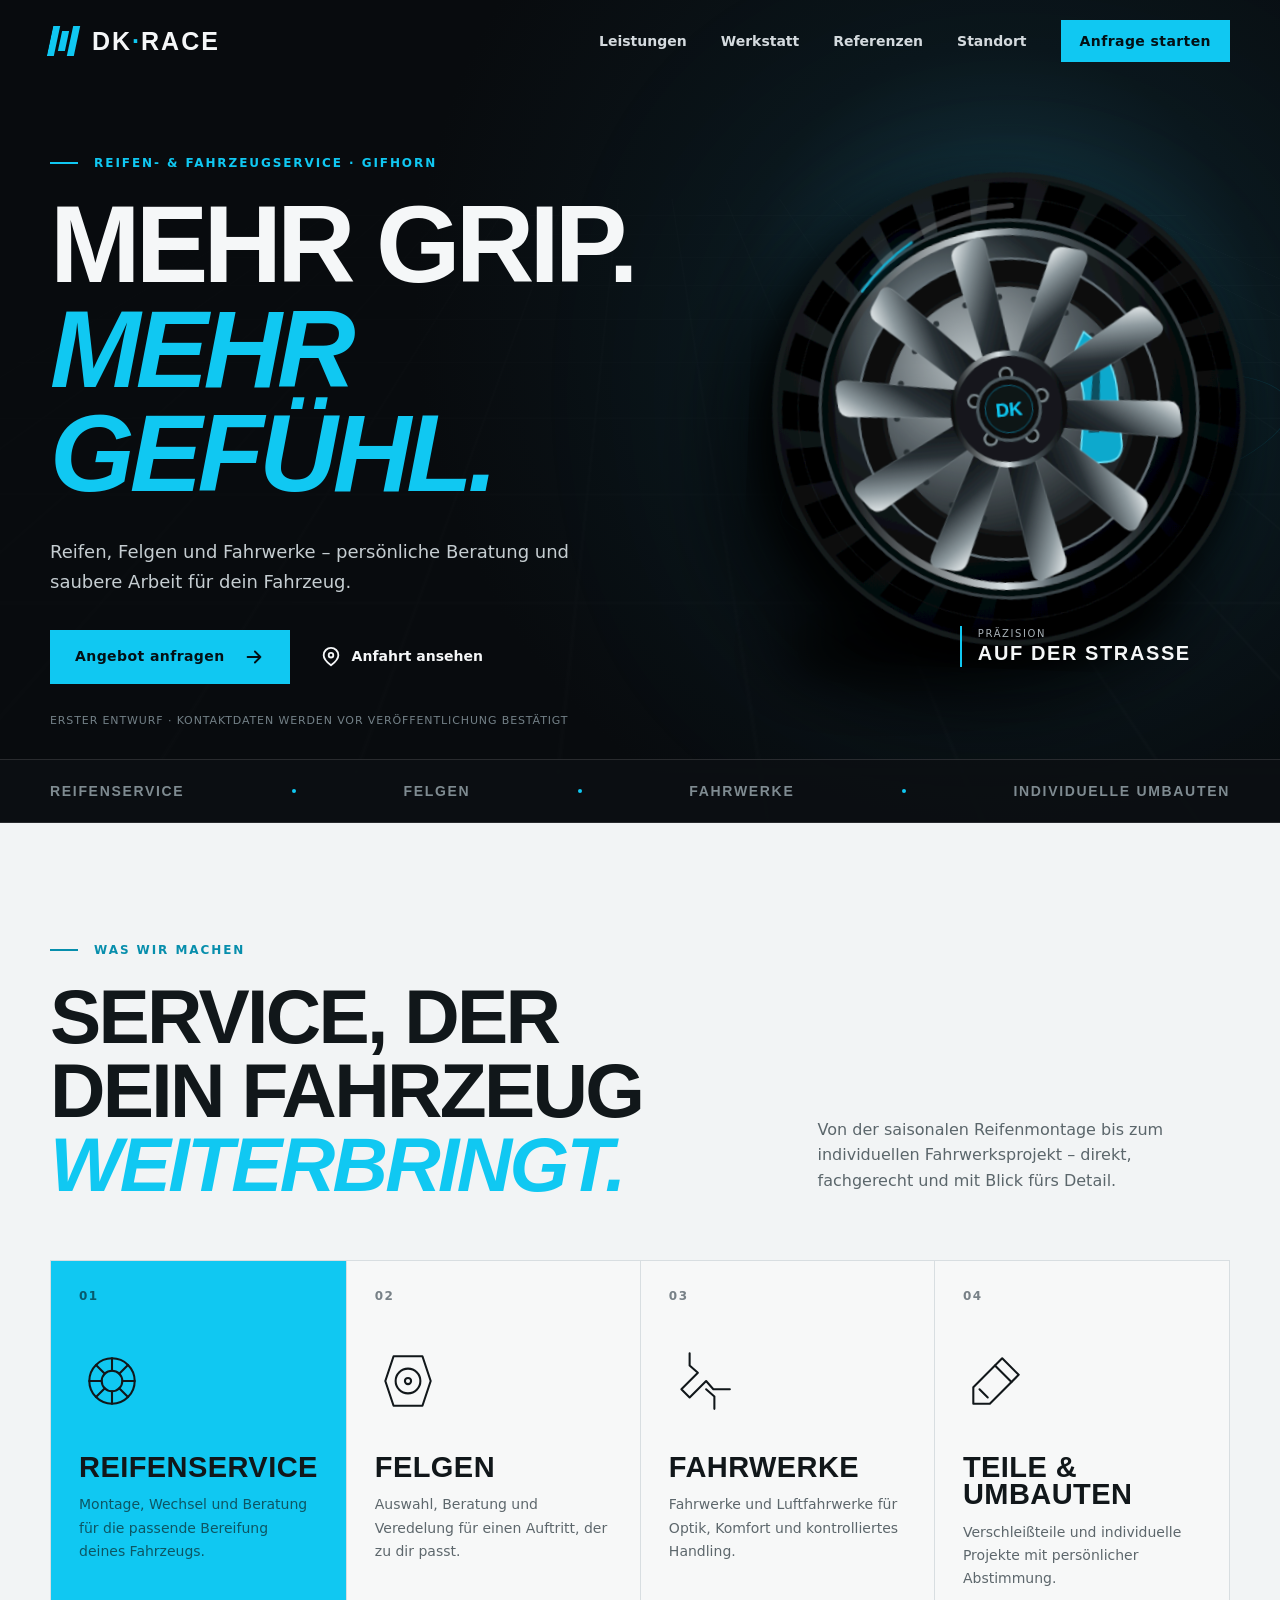
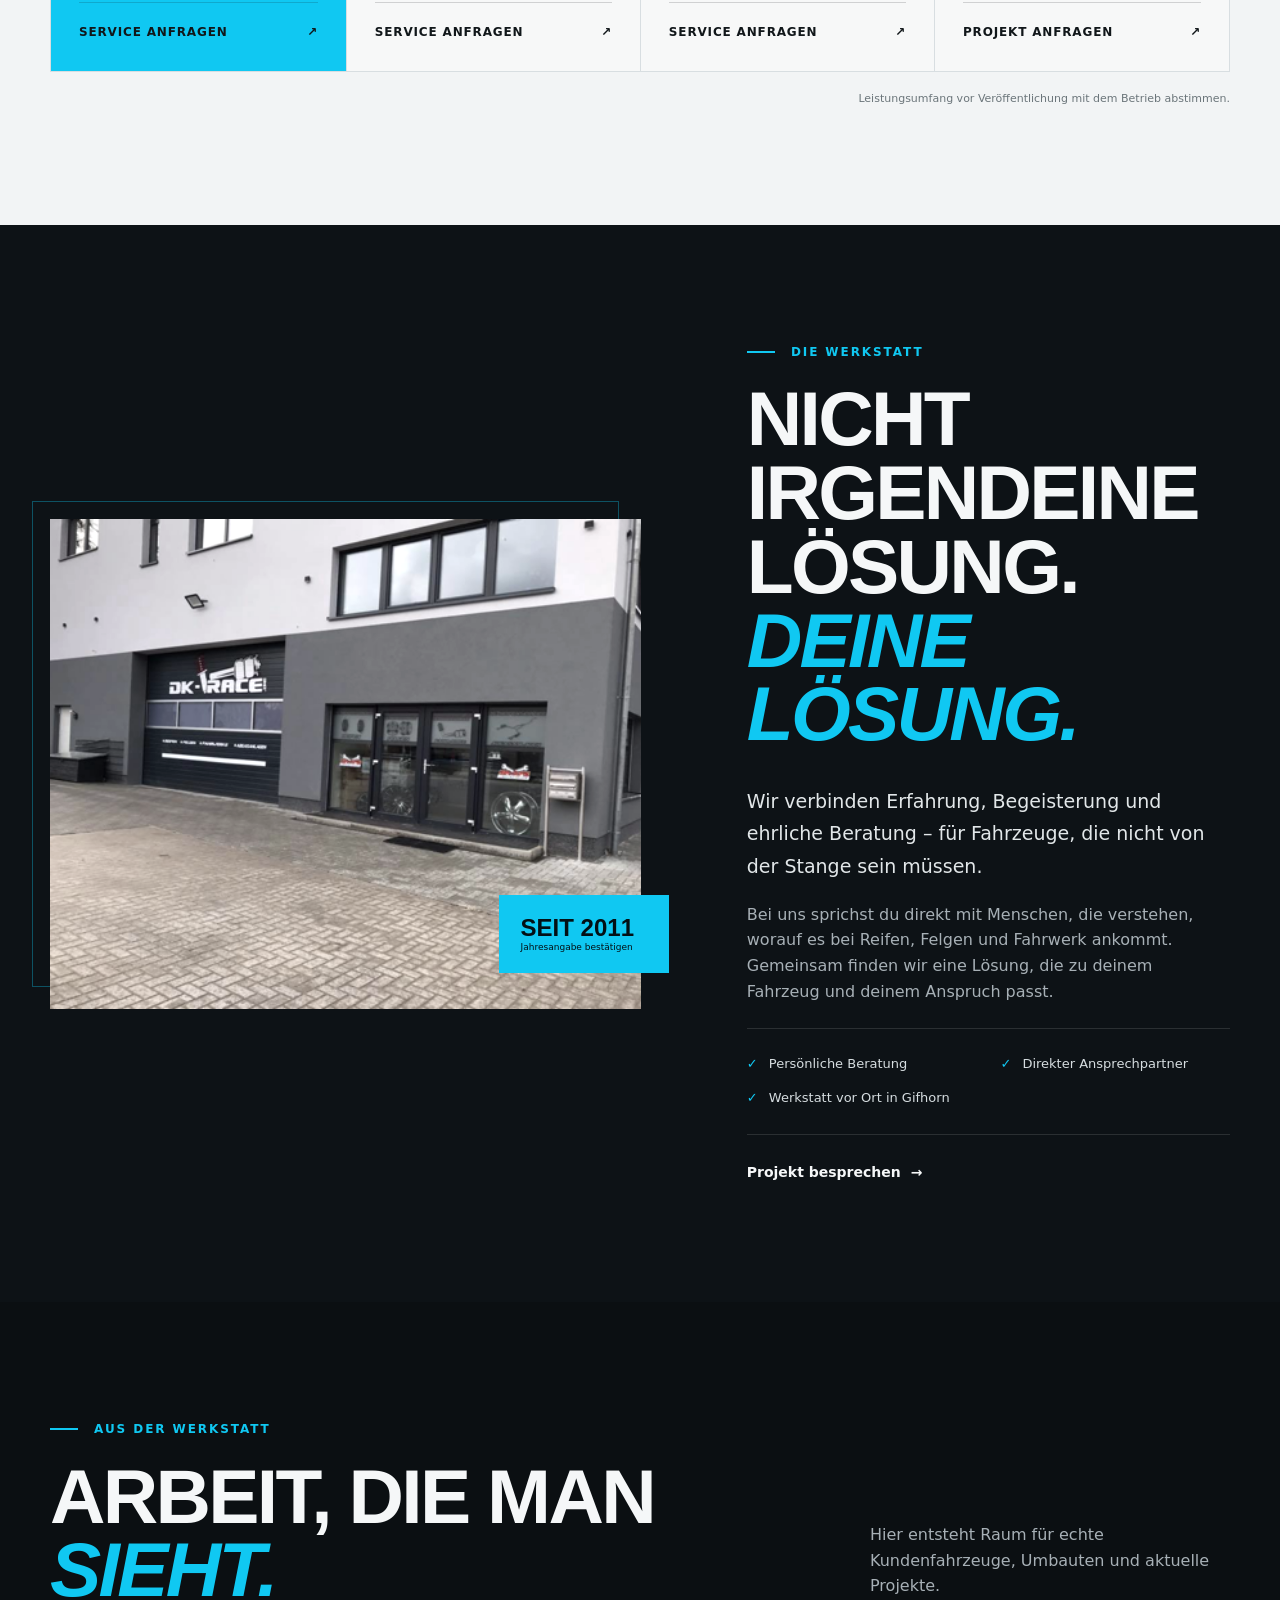
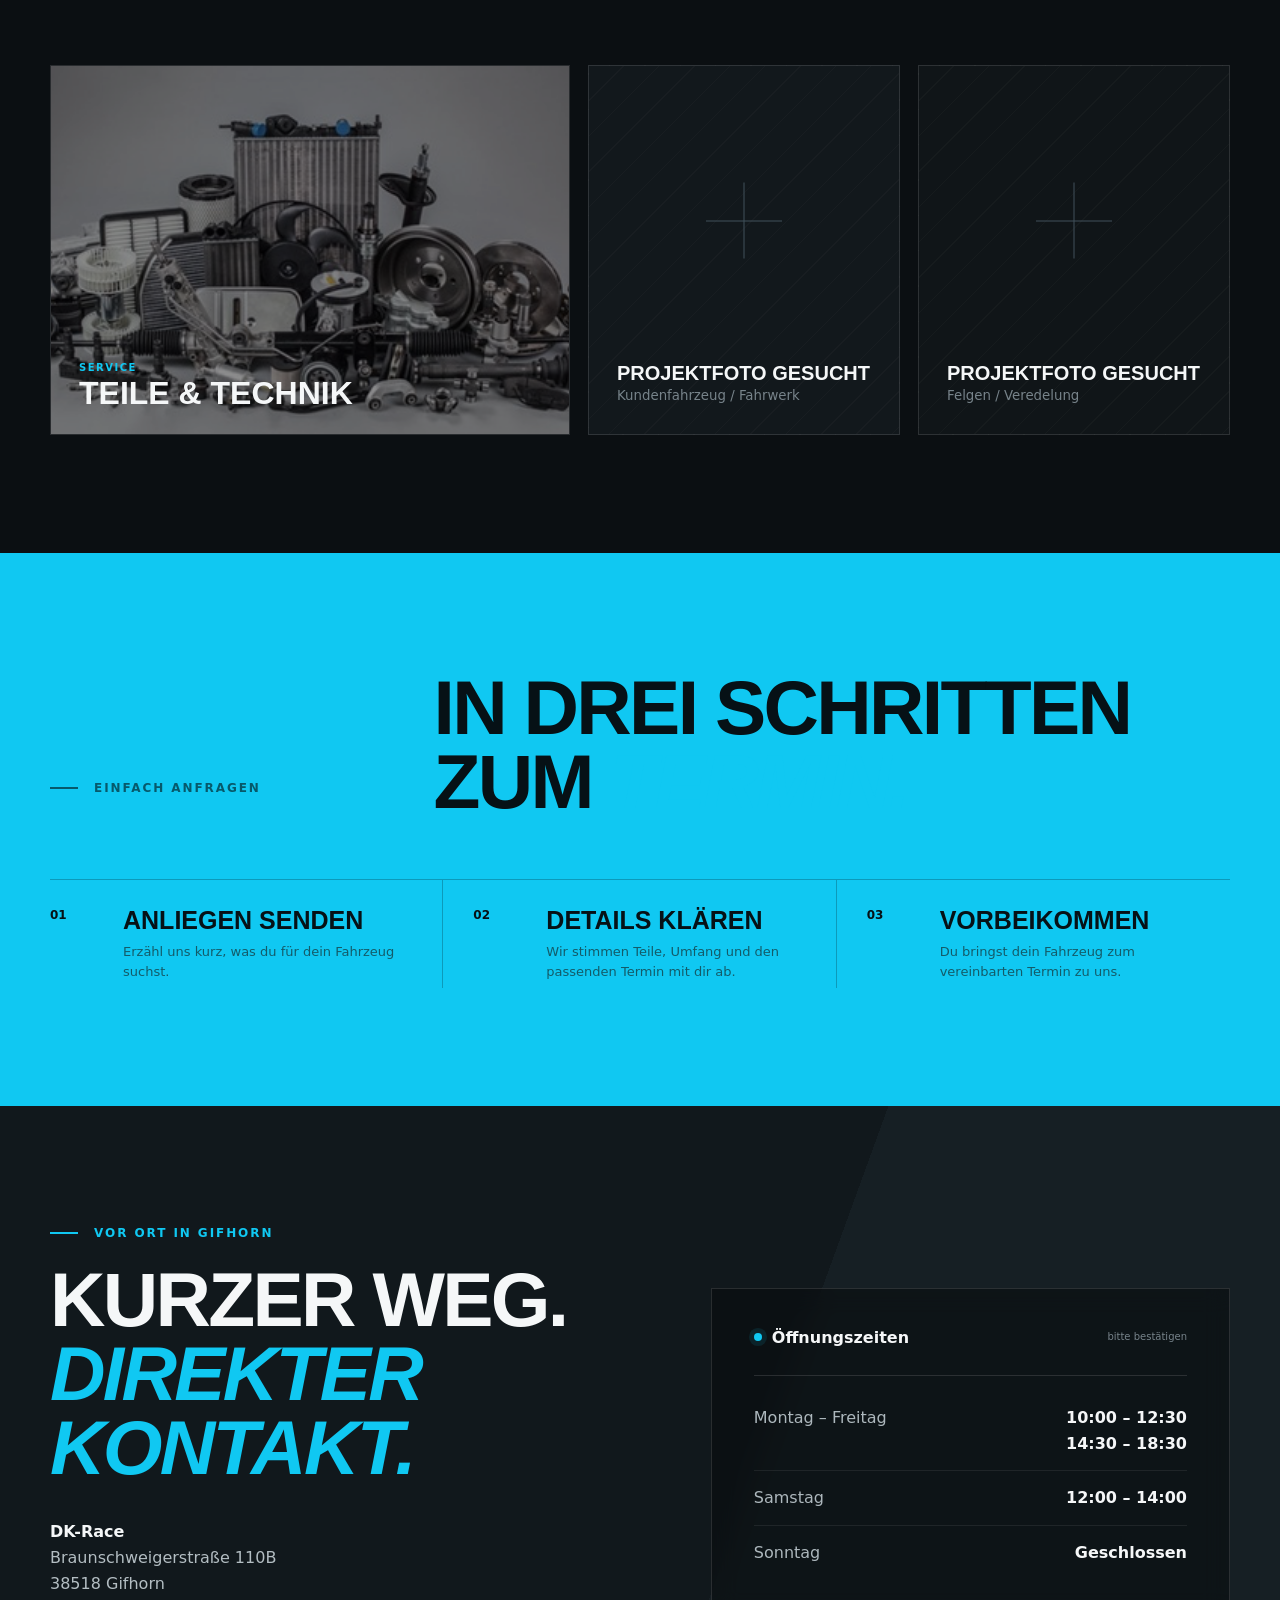
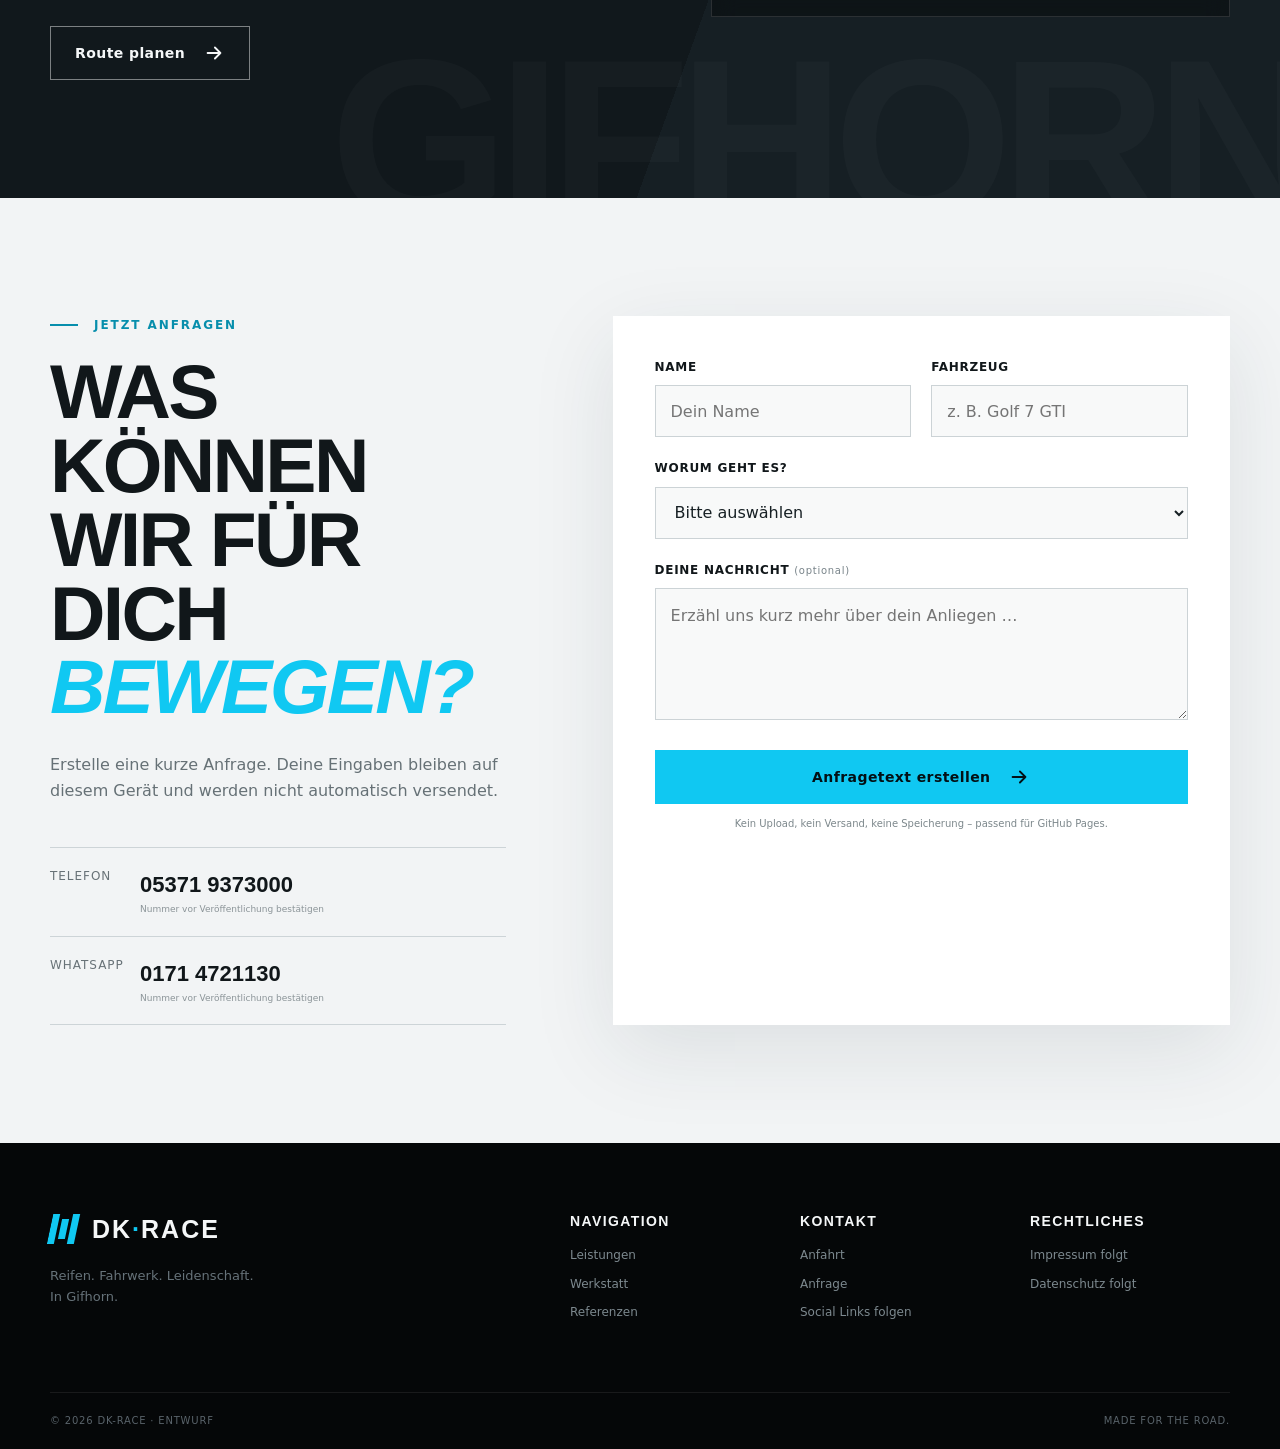
==== commit ed55f07b: "restyle" ====
--- a/index.html
+++ b/index.html
@@ -83,13 +83,9 @@
 
           <div class="hero-visual reveal reveal-delay">
             <div class="hero-number" aria-hidden="true">38</div>
-            <div class="tire" aria-hidden="true">
-              <div class="tire-ring tire-ring-outer"></div>
-              <div class="tire-ring tire-ring-inner"></div>
-              <div class="rim">
-                <span></span><span></span><span></span><span></span><span></span>
-                <i>DK</i>
-              </div>
+            <div class="wheel-stage" aria-hidden="true">
+              <span class="wheel-shadow"></span>
+              <img src="assets/images/hero-wheel.svg" alt="" width="680" height="680" />
             </div>
             <div class="hero-tag">
               <span>Präzision</span>
--- a/styles.css
+++ b/styles.css
@@ -68,18 +68,11 @@
 .draft-note { margin: 28px 0 0; color: #738087; font-size: 11px; text-transform: uppercase; letter-spacing: .08em; }
 .hero-visual { position: relative; min-height: 470px; }
 .hero-number { position: absolute; z-index: -1; right: -10%; top: 2%; color: transparent; -webkit-text-stroke: 1px rgba(255,255,255,.08); font: 800 390px/.8 var(--heading); letter-spacing: -.1em; }
-.tire { position: absolute; width: min(440px, 37vw); aspect-ratio: 1; right: -5%; top: 42%; transform: translateY(-50%); border-radius: 50%; background: repeating-conic-gradient(from 5deg, #171d21 0 4deg, #050708 5deg 9deg); box-shadow: -28px 28px 80px rgba(0,0,0,.8), inset 0 0 0 22px #11171a; }
-.tire::before { content: ""; position: absolute; inset: 10%; border-radius: 50%; background: radial-gradient(circle, #111 0 22%, #424c51 23% 26%, #14191c 27% 32%, #67747a 33% 35%, #121619 36% 57%, #080a0b 58%); box-shadow: inset 0 0 40px #000; }
-.tire-ring { position: absolute; z-index: 2; border-radius: 50%; border: 1px solid rgba(255,255,255,.18); }
-.tire-ring-outer { inset: 9%; }
-.tire-ring-inner { inset: 29%; border-color: rgba(16,200,242,.35); box-shadow: 0 0 30px rgba(16,200,242,.12); }
-.rim { position: absolute; z-index: 3; inset: 27%; border-radius: 50%; }
-.rim span { position: absolute; width: 12%; height: 50%; left: 44%; top: 0; transform-origin: 50% 100%; background: linear-gradient(90deg, #2b3337, #aeb8bc 45%, #333b3f); clip-path: polygon(35% 100%, 0 0, 100% 0, 65% 100%); }
-.rim span:nth-child(2) { transform: rotate(72deg); }
-.rim span:nth-child(3) { transform: rotate(144deg); }
-.rim span:nth-child(4) { transform: rotate(216deg); }
-.rim span:nth-child(5) { transform: rotate(288deg); }
-.rim i { position: absolute; z-index: 2; left: 50%; top: 50%; display: grid; place-items: center; width: 52px; height: 52px; transform: translate(-50%,-50%); border-radius: 50%; background: #111; color: var(--cyan); font: 800 17px var(--heading); font-style: normal; box-shadow: inset 0 0 0 2px #586267; }
+.wheel-stage { position: absolute; width: min(520px, 42vw); aspect-ratio: 1; right: -7%; top: 43%; transform: translateY(-50%); }
+.wheel-stage::before { content: ""; position: absolute; inset: 14%; border-radius: 50%; background: rgba(16,200,242,.18); filter: blur(65px); }
+.wheel-stage::after { content: ""; position: absolute; z-index: -1; inset: 12% -5% -7% 5%; border: 1px solid rgba(16,200,242,.13); border-radius: 50%; transform: rotate(-12deg) scaleY(.28); }
+.wheel-stage img { position: relative; z-index: 2; width: 100%; height: 100%; filter: drop-shadow(-30px 38px 42px rgba(0,0,0,.72)); transform: rotate(2deg); }
+.wheel-shadow { position: absolute; z-index: 1; width: 76%; height: 17%; left: 6%; bottom: -1%; border-radius: 50%; background: #000; filter: blur(25px); opacity: .78; transform: rotate(-8deg); }
 .hero-tag { position: absolute; z-index: 5; right: 7%; bottom: 2%; padding-left: 16px; border-left: 2px solid var(--cyan); text-transform: uppercase; }
 .hero-tag span { display: block; color: var(--muted); font-size: 10px; letter-spacing: .16em; }
 .hero-tag strong { font: 700 20px var(--heading); letter-spacing: .08em; }
@@ -217,7 +210,7 @@
   .main-nav.open { visibility: visible; opacity: 1; }
   .main-nav > a:not(.button) { font: 700 34px var(--heading); text-transform: uppercase; }
   .hero-inner { grid-template-columns: 1fr .75fr; }
-  .tire { right: -30%; width: 48vw; }
+  .wheel-stage { right: -28%; width: 54vw; }
   .hero-number { right: -35%; }
   .service-grid { grid-template-columns: 1fr 1fr; }
   .service-card { border-bottom: 1px solid #d8dee1; }
@@ -242,7 +235,7 @@
   .hero-lead { max-width: 88%; font-size: 16px; }
   .hero-actions { align-items: flex-start; flex-direction: column; gap: 22px; }
   .hero-visual { position: absolute; z-index: 0; inset: auto -10% 0 30%; min-height: 350px; opacity: .43; pointer-events: none; }
-  .tire { width: 330px; right: -12%; top: 52%; }
+  .wheel-stage { width: 390px; right: -20%; top: 54%; }
   .hero-tag, .hero-number { display: none; }
   .service-strip-inner { min-height: 50px; overflow: hidden; gap: 22px; justify-content: flex-start; white-space: nowrap; }
   .service-strip-inner span:nth-of-type(n+3), .service-strip-inner i:nth-of-type(n+2) { display: none; }
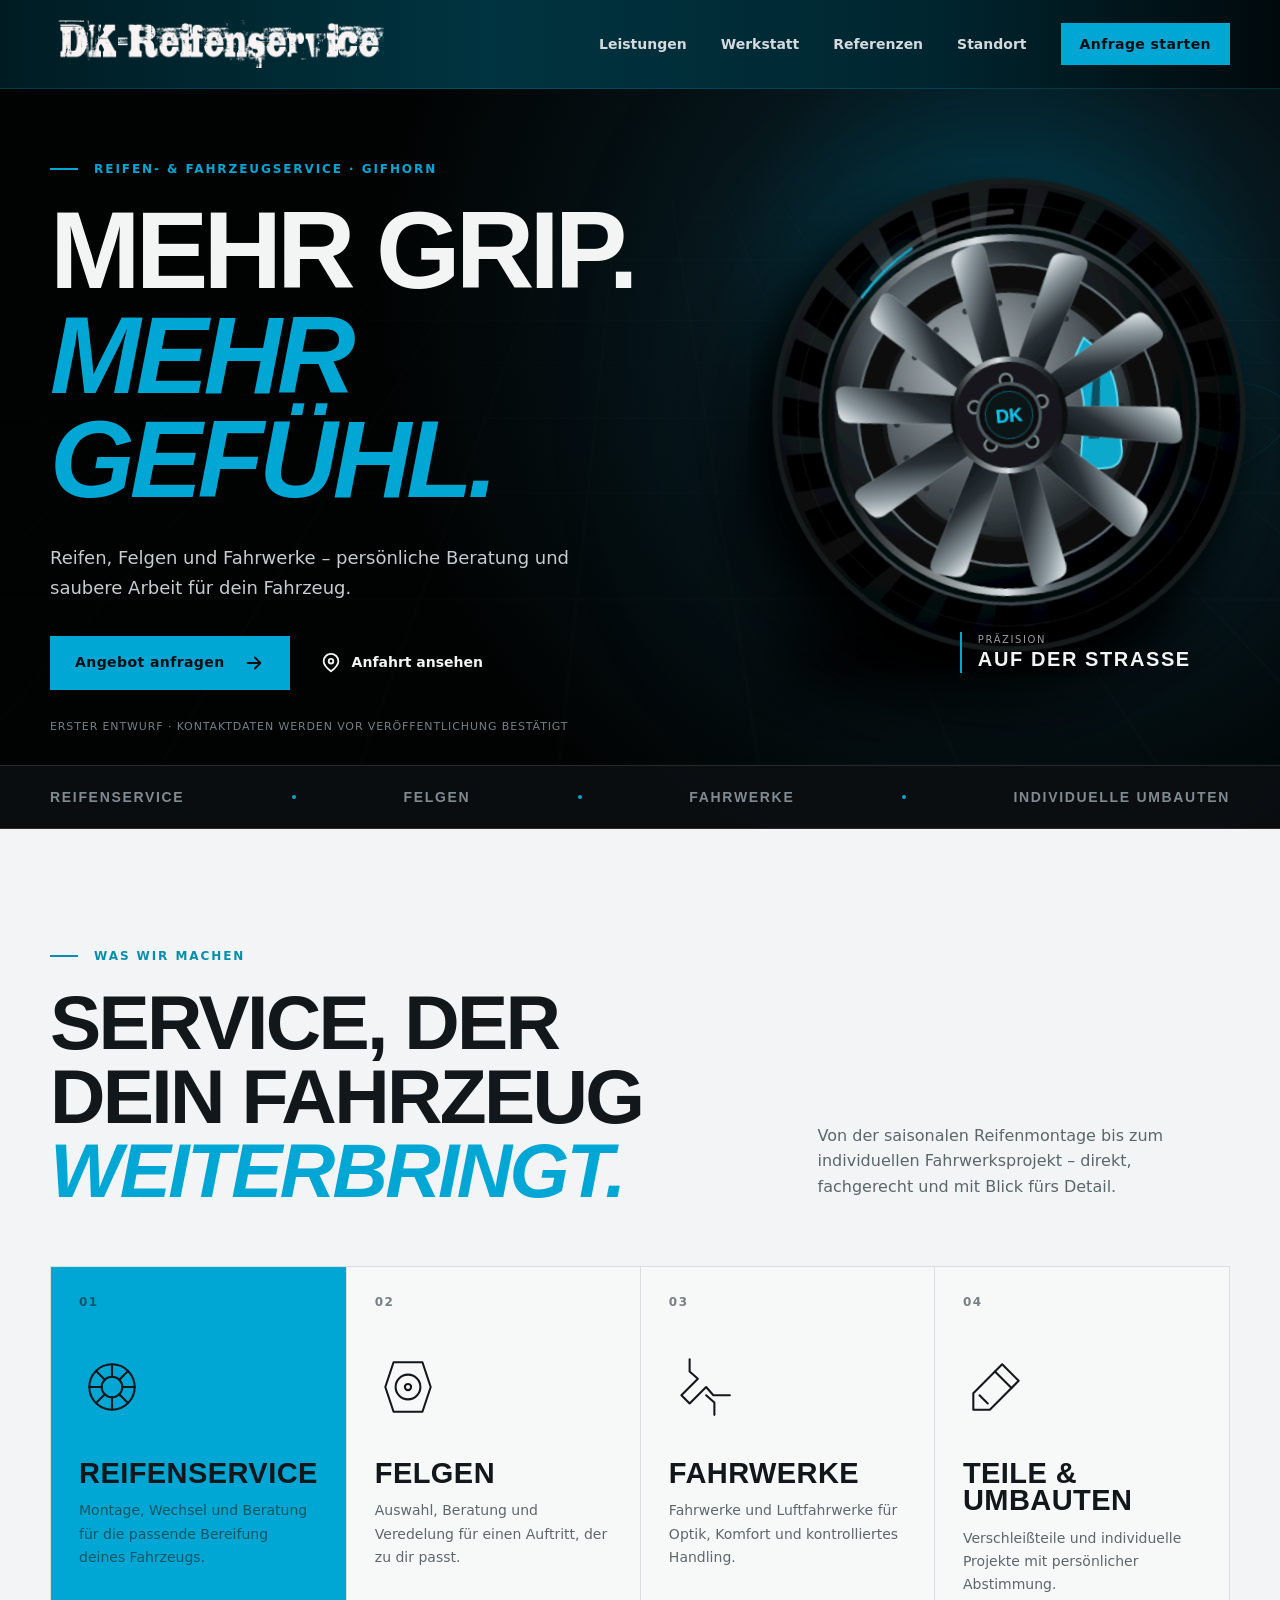
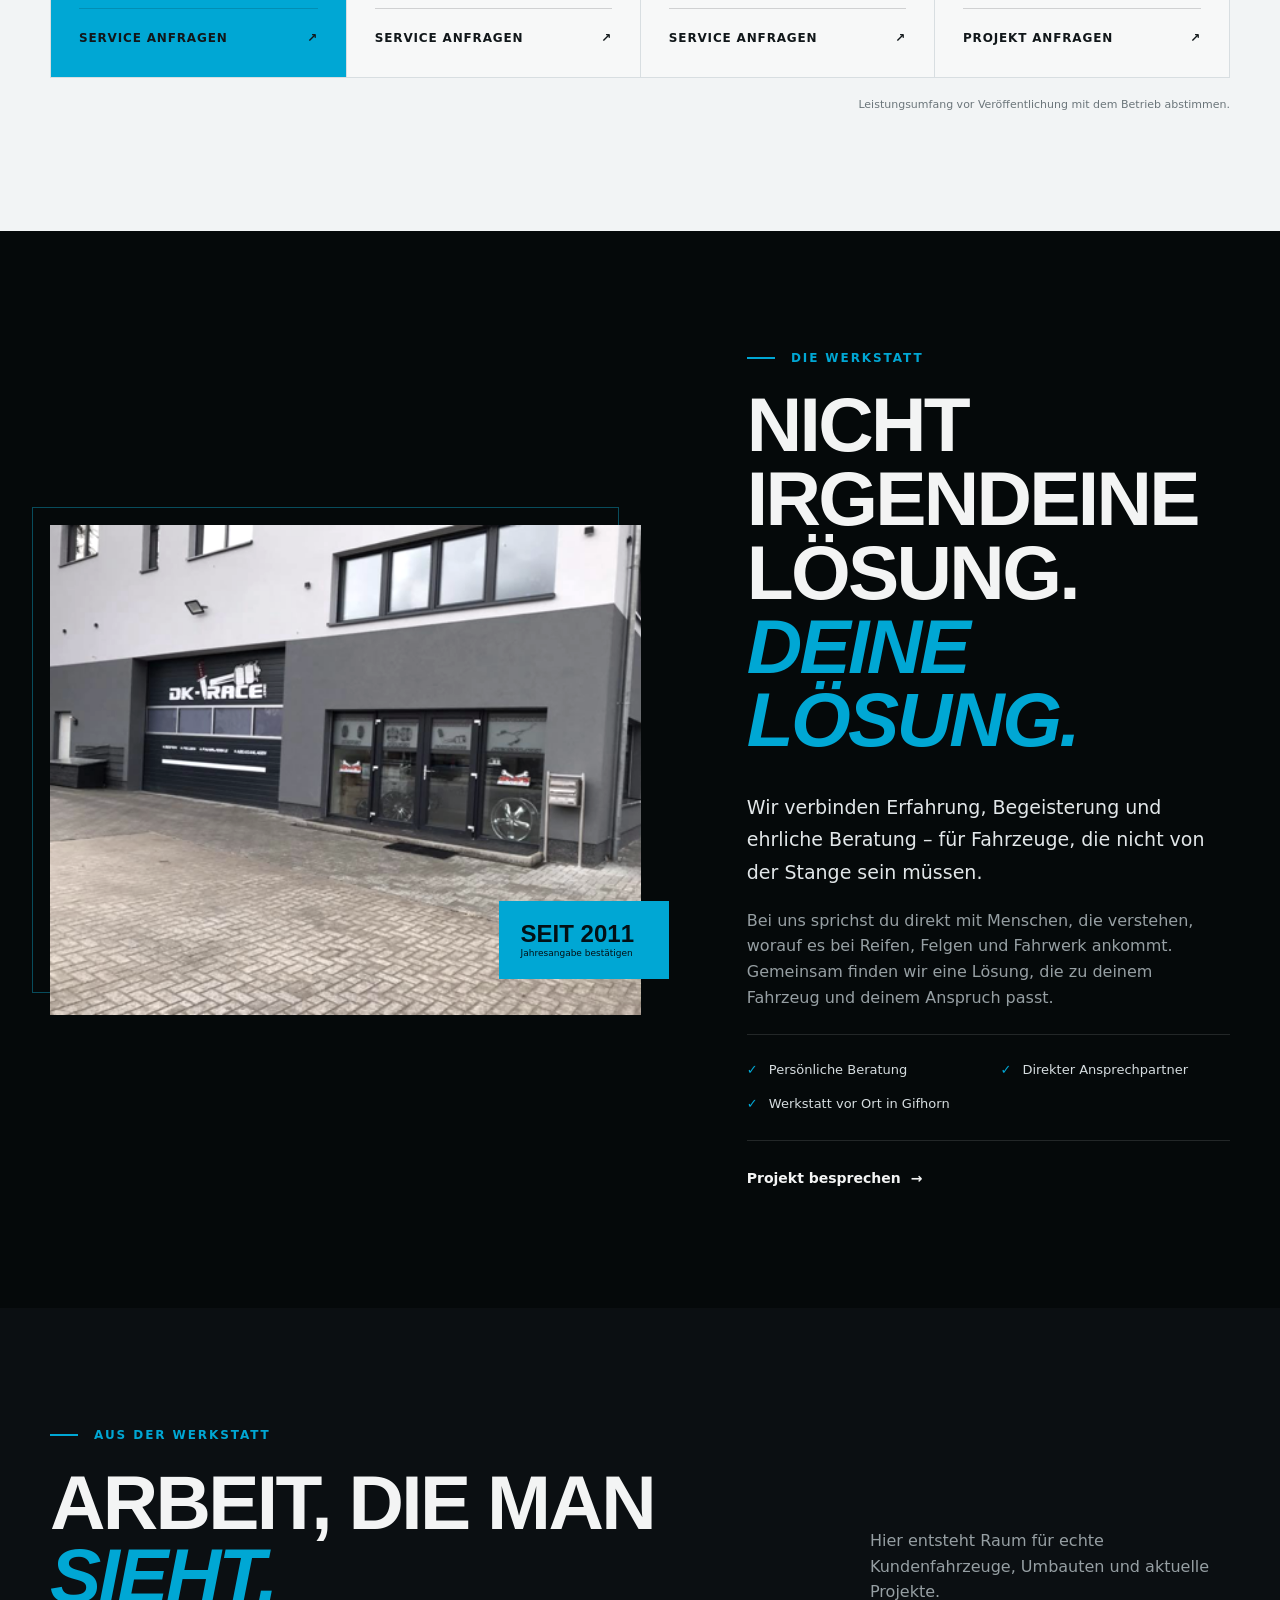
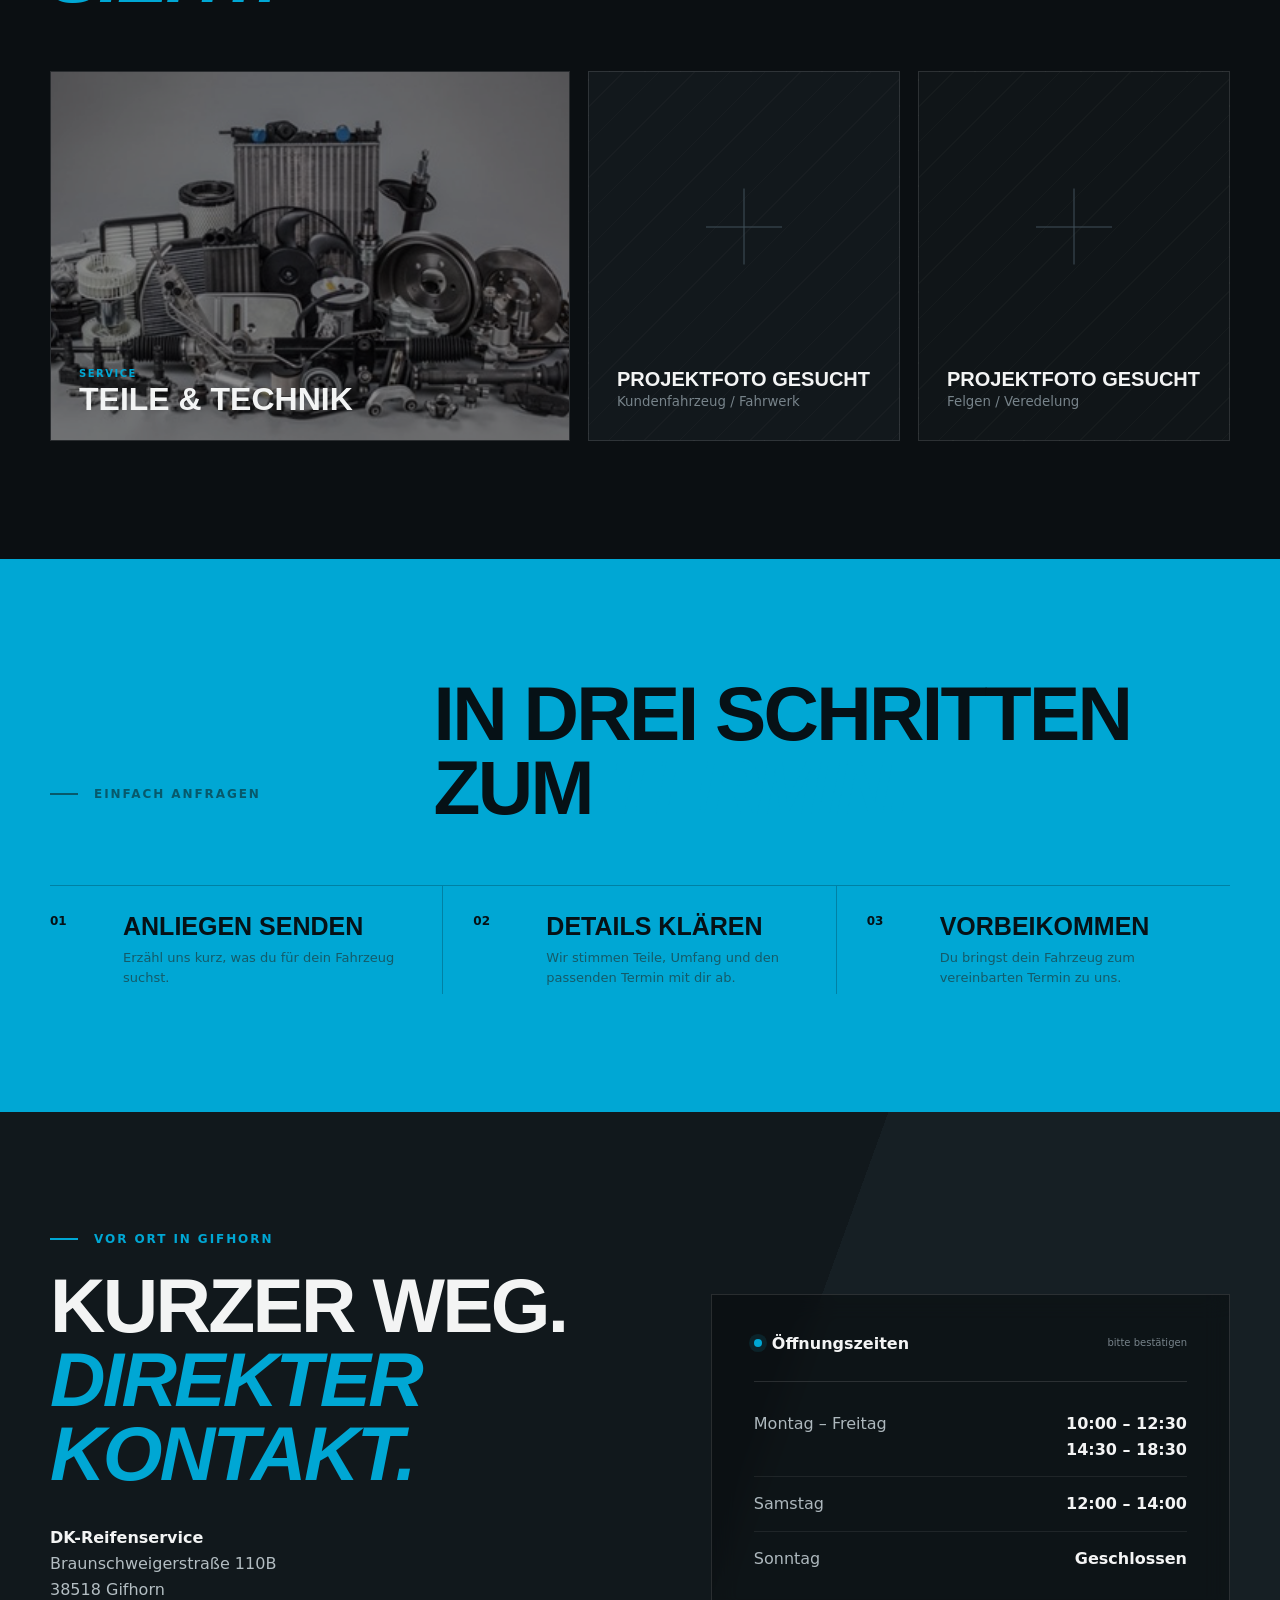
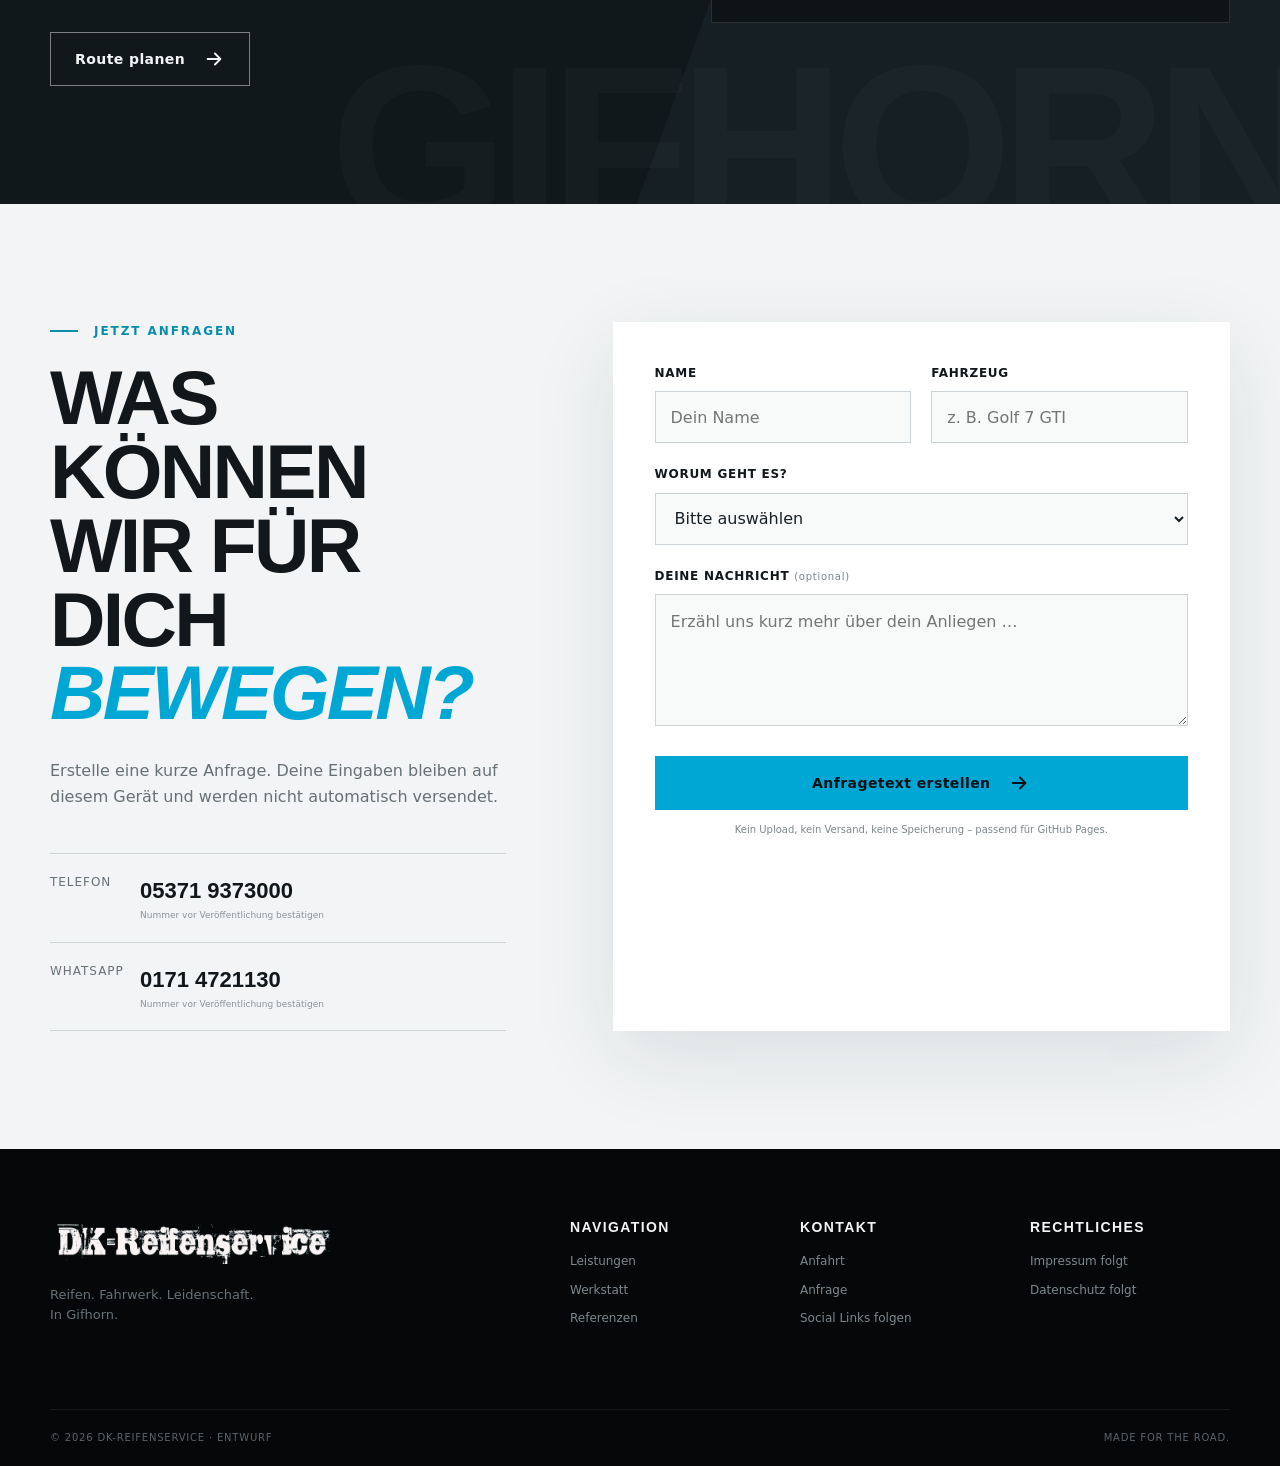
==== commit 08d75f39: "style more to the original  - tiefes Schwarz   - dunkles Petrol   - ursprünglicheres Cyan   - zurück" ====
--- a/index.html
+++ b/index.html
@@ -5,16 +5,16 @@
     <meta name="viewport" content="width=device-width, initial-scale=1.0" />
     <meta
       name="description"
-      content="Erster Website-Entwurf für DK-Race – Reifen, Fahrwerke und Fahrzeugservice in Gifhorn."
+      content="Erster Website-Entwurf für DK-Reifenservice – Reifen, Fahrwerke und Fahrzeugservice in Gifhorn."
     />
     <meta name="theme-color" content="#080b0e" />
-    <meta property="og:title" content="DK-Race | Reifen & Fahrwerk in Gifhorn" />
+    <meta property="og:title" content="DK-Reifenservice | Reifen & Fahrwerk in Gifhorn" />
     <meta
       property="og:description"
       content="Persönlicher Reifen- und Fahrzeugservice in Gifhorn."
     />
     <meta property="og:type" content="website" />
-    <title>DK-Race | Reifen & Fahrwerk in Gifhorn</title>
+    <title>DK-Reifenservice | Reifen & Fahrwerk in Gifhorn</title>
     <link rel="icon" href="favicon.svg" type="image/svg+xml" />
     <link rel="stylesheet" href="styles.css" />
     <script defer src="script.js"></script>
@@ -24,11 +24,14 @@
 
     <header class="site-header" data-header>
       <div class="shell header-inner">
-        <a class="brand" href="#top" aria-label="DK-Race Startseite">
-          <span class="brand-mark" aria-hidden="true">
-            <span></span><span></span><span></span>
-          </span>
-          <span class="brand-name">DK<span>·</span>RACE</span>
+        <a class="brand" href="#top" aria-label="DK-Reifenservice Startseite">
+          <img
+            class="brand-logo"
+            src="assets/images/dk-reifenservice-logo-transparent.png"
+            alt="DK-Reifenservice"
+            width="720"
+            height="100"
+          />
         </a>
 
         <button
@@ -277,7 +280,7 @@
             <p class="eyebrow"><span></span> Vor Ort in Gifhorn</p>
             <h2>Kurzer Weg.<br /><em>Direkter Kontakt.</em></h2>
             <address>
-              <span>DK-Race</span>
+              <span>DK-Reifenservice</span>
               Braunschweigerstraße 110B<br />
               38518 Gifhorn
             </address>
@@ -374,9 +377,15 @@
     <footer class="site-footer">
       <div class="shell footer-main">
         <div>
-          <a class="brand" href="#top" aria-label="DK-Race Startseite">
-            <span class="brand-mark" aria-hidden="true"><span></span><span></span><span></span></span>
-            <span class="brand-name">DK<span>·</span>RACE</span>
+          <a class="brand brand-footer" href="#top" aria-label="DK-Reifenservice Startseite">
+            <img
+              class="brand-logo"
+              src="assets/images/dk-reifenservice-logo-transparent.png"
+              alt="DK-Reifenservice"
+              width="720"
+              height="100"
+              loading="lazy"
+            />
           </a>
           <p>Reifen. Fahrwerk. Leidenschaft.<br />In Gifhorn.</p>
         </div>
@@ -387,7 +396,7 @@
         </div>
       </div>
       <div class="shell footer-bottom">
-        <span>© <span data-current-year></span> DK-Race · Entwurf</span>
+        <span>© <span data-current-year></span> DK-Reifenservice · Entwurf</span>
         <span>Made for the road.</span>
       </div>
     </footer>
--- a/styles.css
+++ b/styles.css
@@ -1,12 +1,13 @@
 :root {
-  --ink: #080b0e;
-  --ink-soft: #0d1216;
-  --panel: #12181d;
-  --panel-light: #171e24;
-  --cyan: #10c8f2;
-  --cyan-light: #7ce7ff;
-  --white: #f5f7f8;
-  --muted: #a7b0b6;
+  --ink: #010303;
+  --ink-soft: #05090a;
+  --panel: #07151a;
+  --panel-light: #0a2028;
+  --petrol: #003440;
+  --cyan: #00a7d4;
+  --cyan-light: #2bc4e9;
+  --white: #f3f4f4;
+  --muted: #969fa3;
   --line: rgba(255, 255, 255, 0.12);
   --heading: "Arial Narrow", "Roboto Condensed", "Helvetica Neue", sans-serif;
   --body: Inter, system-ui, -apple-system, BlinkMacSystemFont, "Segoe UI", sans-serif;
@@ -27,17 +28,13 @@
 .skip-link { position: fixed; left: 20px; top: -80px; z-index: 1000; background: var(--cyan); color: #00151c; padding: 12px 18px; font-weight: 700; text-decoration: none; transition: top .2s; }
 .skip-link:focus { top: 20px; }
 
-.site-header { position: fixed; inset: 0 0 auto; z-index: 100; border-bottom: 1px solid transparent; transition: background .25s, border-color .25s, backdrop-filter .25s; }
-.site-header.scrolled { background: rgba(8, 11, 14, .88); border-color: var(--line); backdrop-filter: blur(18px); }
-.header-inner { min-height: 82px; display: flex; align-items: center; justify-content: space-between; }
-.brand { display: inline-flex; gap: 12px; align-items: center; color: var(--white); text-decoration: none; }
-.brand-name { font: 800 25px/1 var(--heading); letter-spacing: .08em; }
-.brand-name span { color: var(--cyan); }
-.brand-mark { position: relative; width: 30px; height: 32px; display: inline-flex; transform: skewX(-12deg); overflow: hidden; }
-.brand-mark span { position: absolute; width: 7px; height: 30px; top: 1px; background: var(--cyan); }
-.brand-mark span:nth-child(1) { left: 0; }
-.brand-mark span:nth-child(2) { left: 10px; height: 20px; top: 6px; }
-.brand-mark span:nth-child(3) { left: 20px; }
+.site-header { position: fixed; inset: 0 0 auto; z-index: 100; border-bottom: 1px solid rgba(0,167,212,.22); background: linear-gradient(90deg, #001c23, var(--petrol) 38%, #002630 72%, #01090c); transition: background .25s, border-color .25s, backdrop-filter .25s; }
+.site-header.scrolled { background: rgba(0, 30, 38, .94); border-color: rgba(0,167,212,.32); backdrop-filter: blur(18px); }
+.header-inner { min-height: 88px; display: flex; align-items: center; justify-content: space-between; }
+.brand { display: inline-flex; align-items: center; color: var(--white); text-decoration: none; }
+.brand-logo { width: 340px; height: auto; }
+.brand-footer { padding: 5px 0; }
+.brand-footer .brand-logo { width: 285px; }
 .main-nav { display: flex; align-items: center; gap: 34px; }
 .main-nav > a:not(.button) { color: #d4dade; font-size: 14px; font-weight: 600; text-decoration: none; transition: color .2s; }
 .main-nav > a:not(.button):hover { color: var(--cyan); }
@@ -53,7 +50,7 @@
 .text-link { display: inline-flex; align-items: center; gap: 10px; color: var(--white); font-size: 14px; font-weight: 700; text-decoration: none; }
 .text-link:hover { color: var(--cyan); }
 
-.hero { min-height: 760px; position: relative; overflow: hidden; padding-top: 82px; background: radial-gradient(circle at 78% 37%, #173440 0, #0b151a 23%, var(--ink) 52%); }
+.hero { min-height: 760px; position: relative; overflow: hidden; padding-top: 88px; background: radial-gradient(circle at 78% 37%, #004052 0, #07161b 25%, var(--ink) 55%); }
 .hero-grid { position: absolute; inset: 0; opacity: .08; background-image: linear-gradient(rgba(255,255,255,.18) 1px, transparent 1px), linear-gradient(90deg, rgba(255,255,255,.18) 1px, transparent 1px); background-size: 68px 68px; mask-image: linear-gradient(to right, transparent 15%, #000 80%); transform: perspective(600px) rotateX(55deg) scale(1.6) translateY(-7%); }
 .hero-glow { position: absolute; width: 380px; height: 380px; right: 6%; top: 25%; border-radius: 50%; background: var(--cyan); filter: blur(150px); opacity: .12; }
 .hero-inner { position: relative; min-height: 616px; display: grid; grid-template-columns: 1.05fr .95fr; align-items: center; padding-block: 72px 94px; }
@@ -227,6 +224,7 @@
 @media (max-width: 720px) {
   :root { --shell: min(100% - 28px, 580px); }
   .header-inner { min-height: 70px; }
+  .brand-logo { width: 245px; }
   .section { padding: 82px 0; }
   .hero { min-height: 790px; padding-top: 70px; }
   .hero-inner { min-height: 720px; display: block; padding-top: 80px; }
@@ -265,6 +263,7 @@
 }
 
 @media (max-width: 390px) {
+  .brand-logo { width: 210px; }
   .hero-copy h1 { font-size: 63px; }
   .hero-lead { max-width: 100%; }
   .contact-options > div { display: block; }
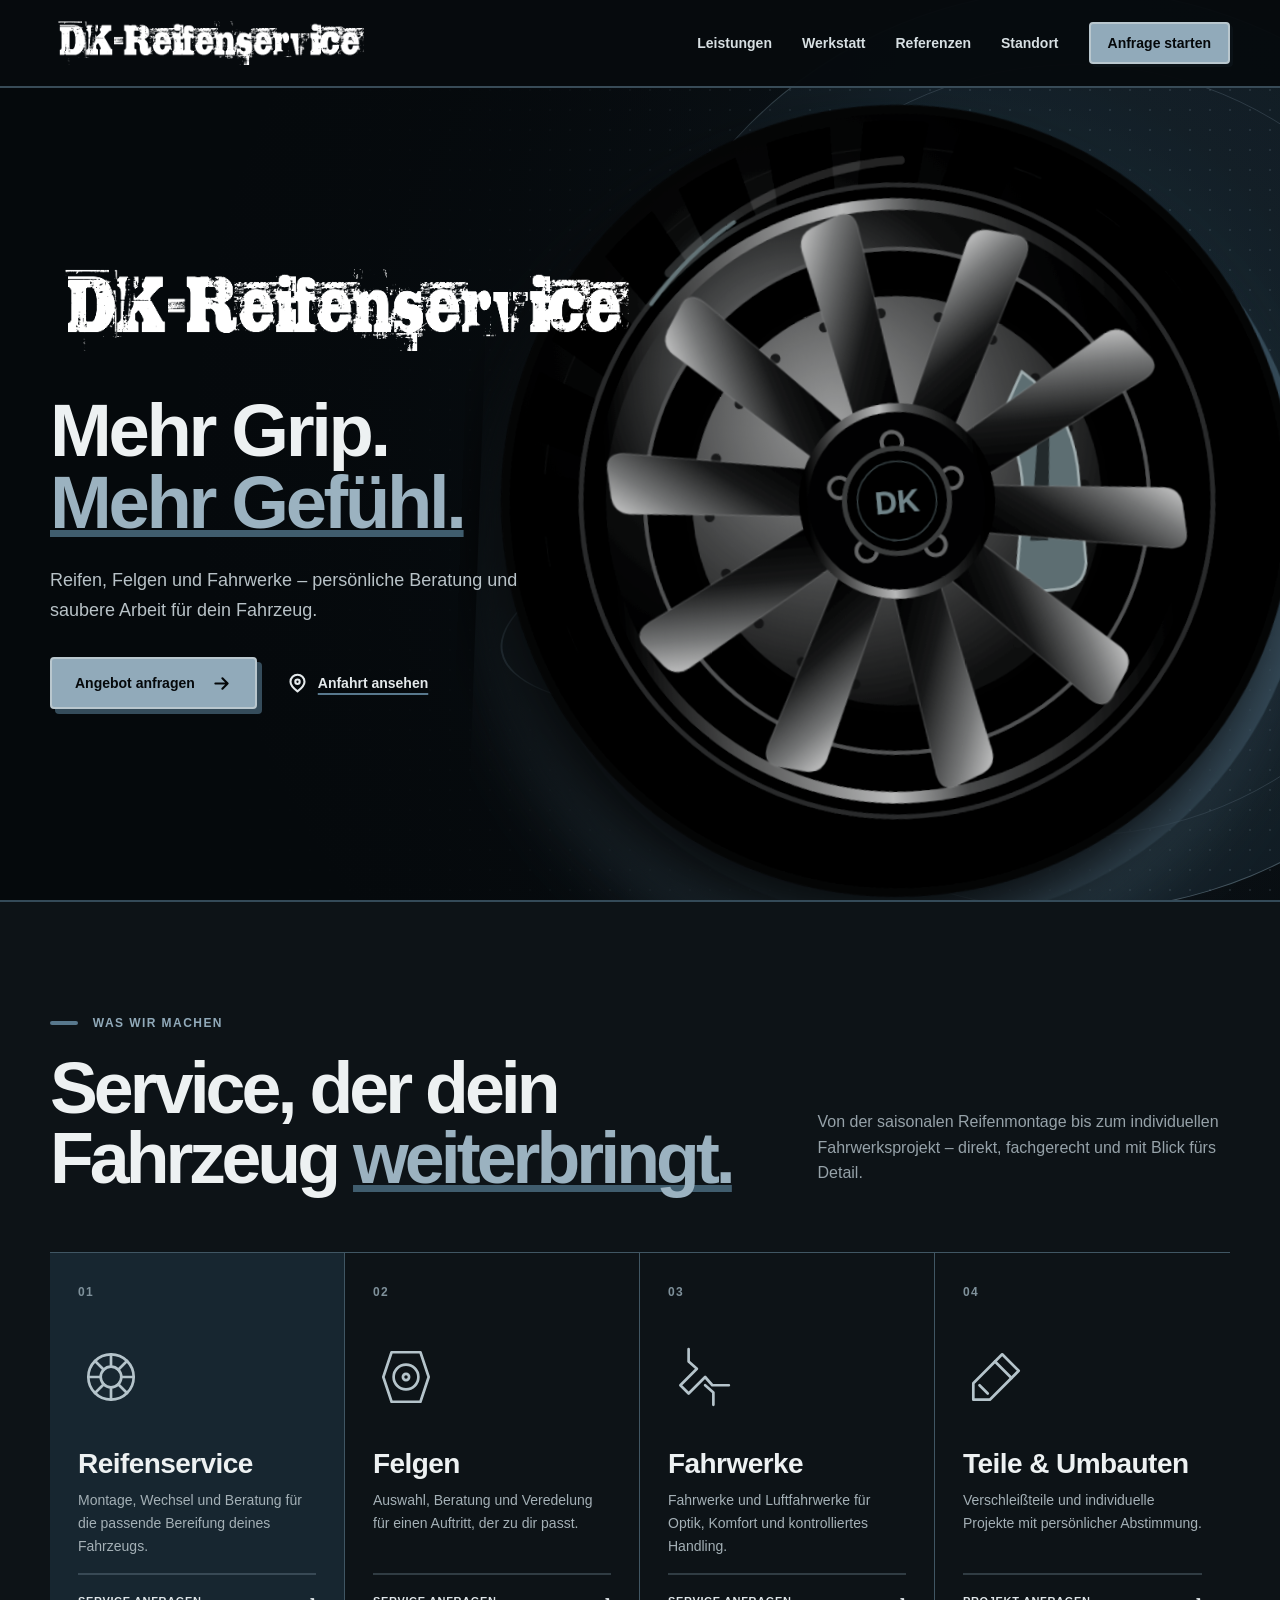
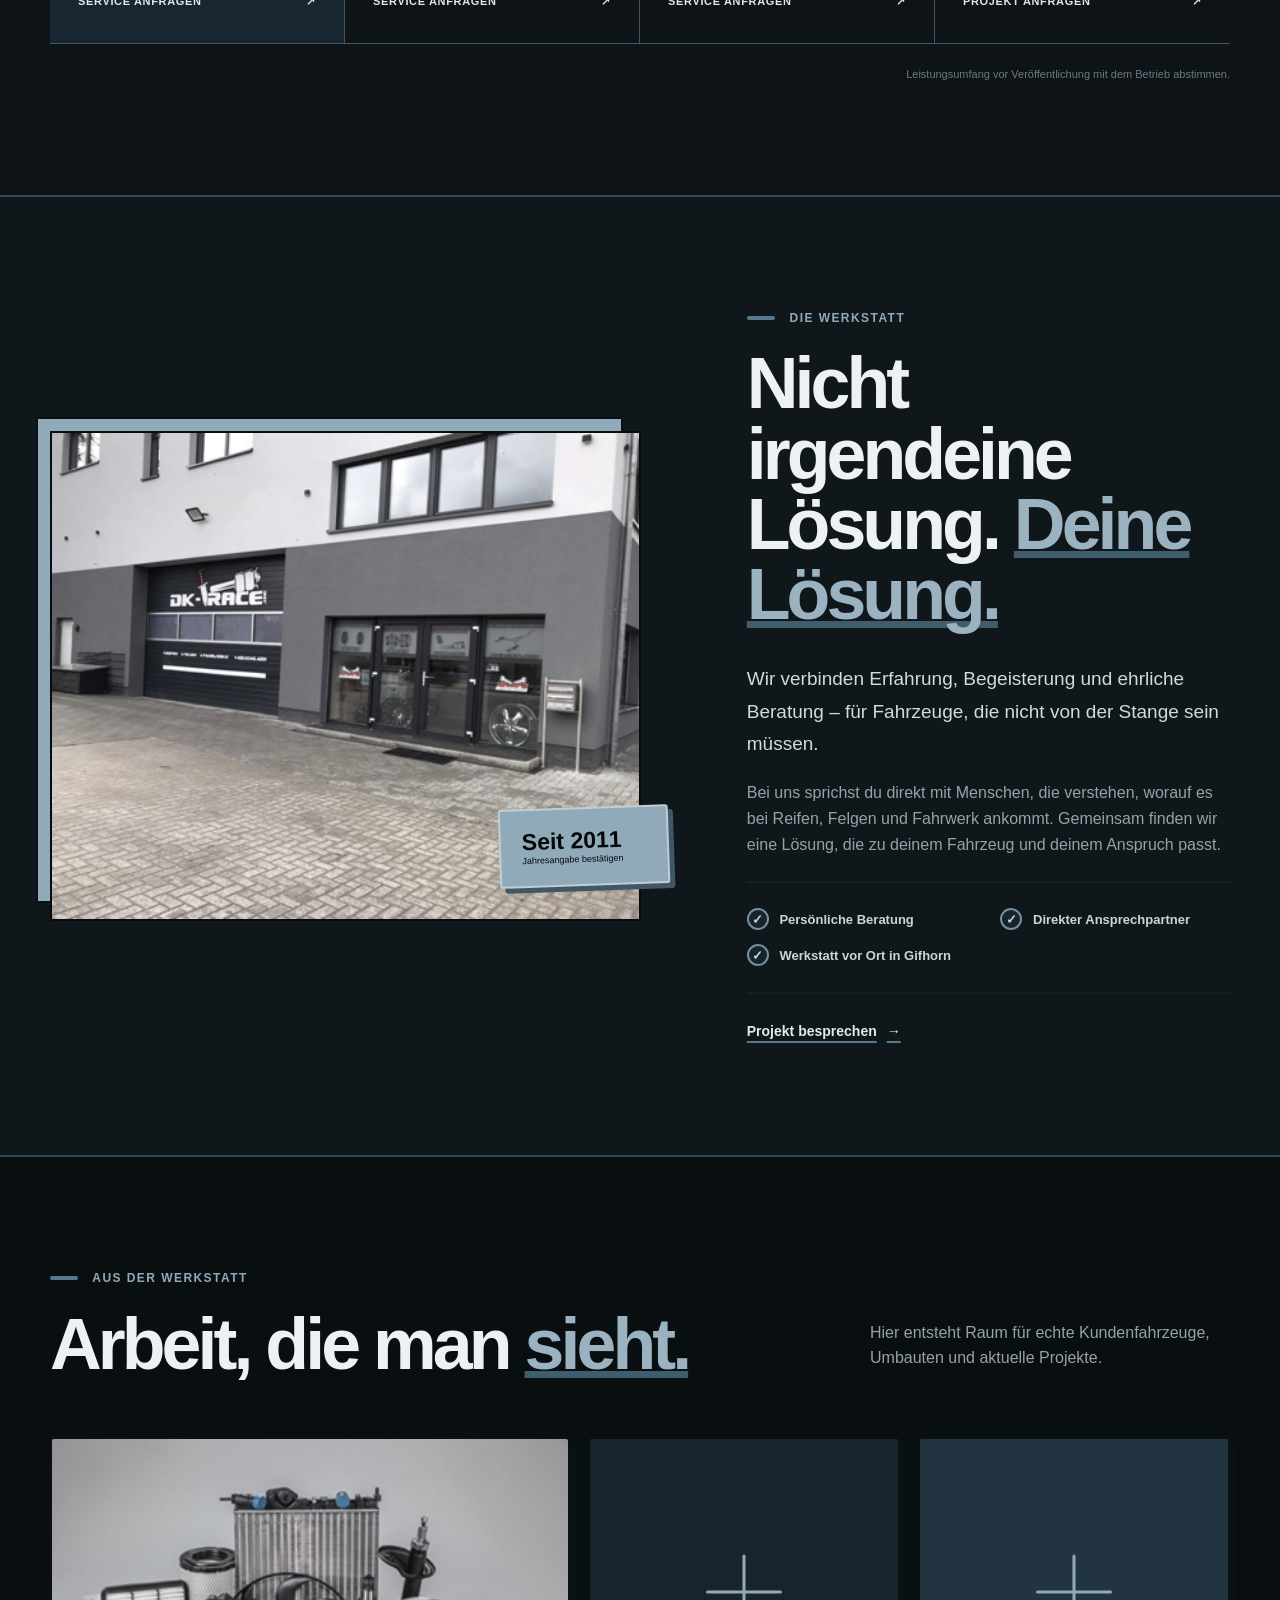
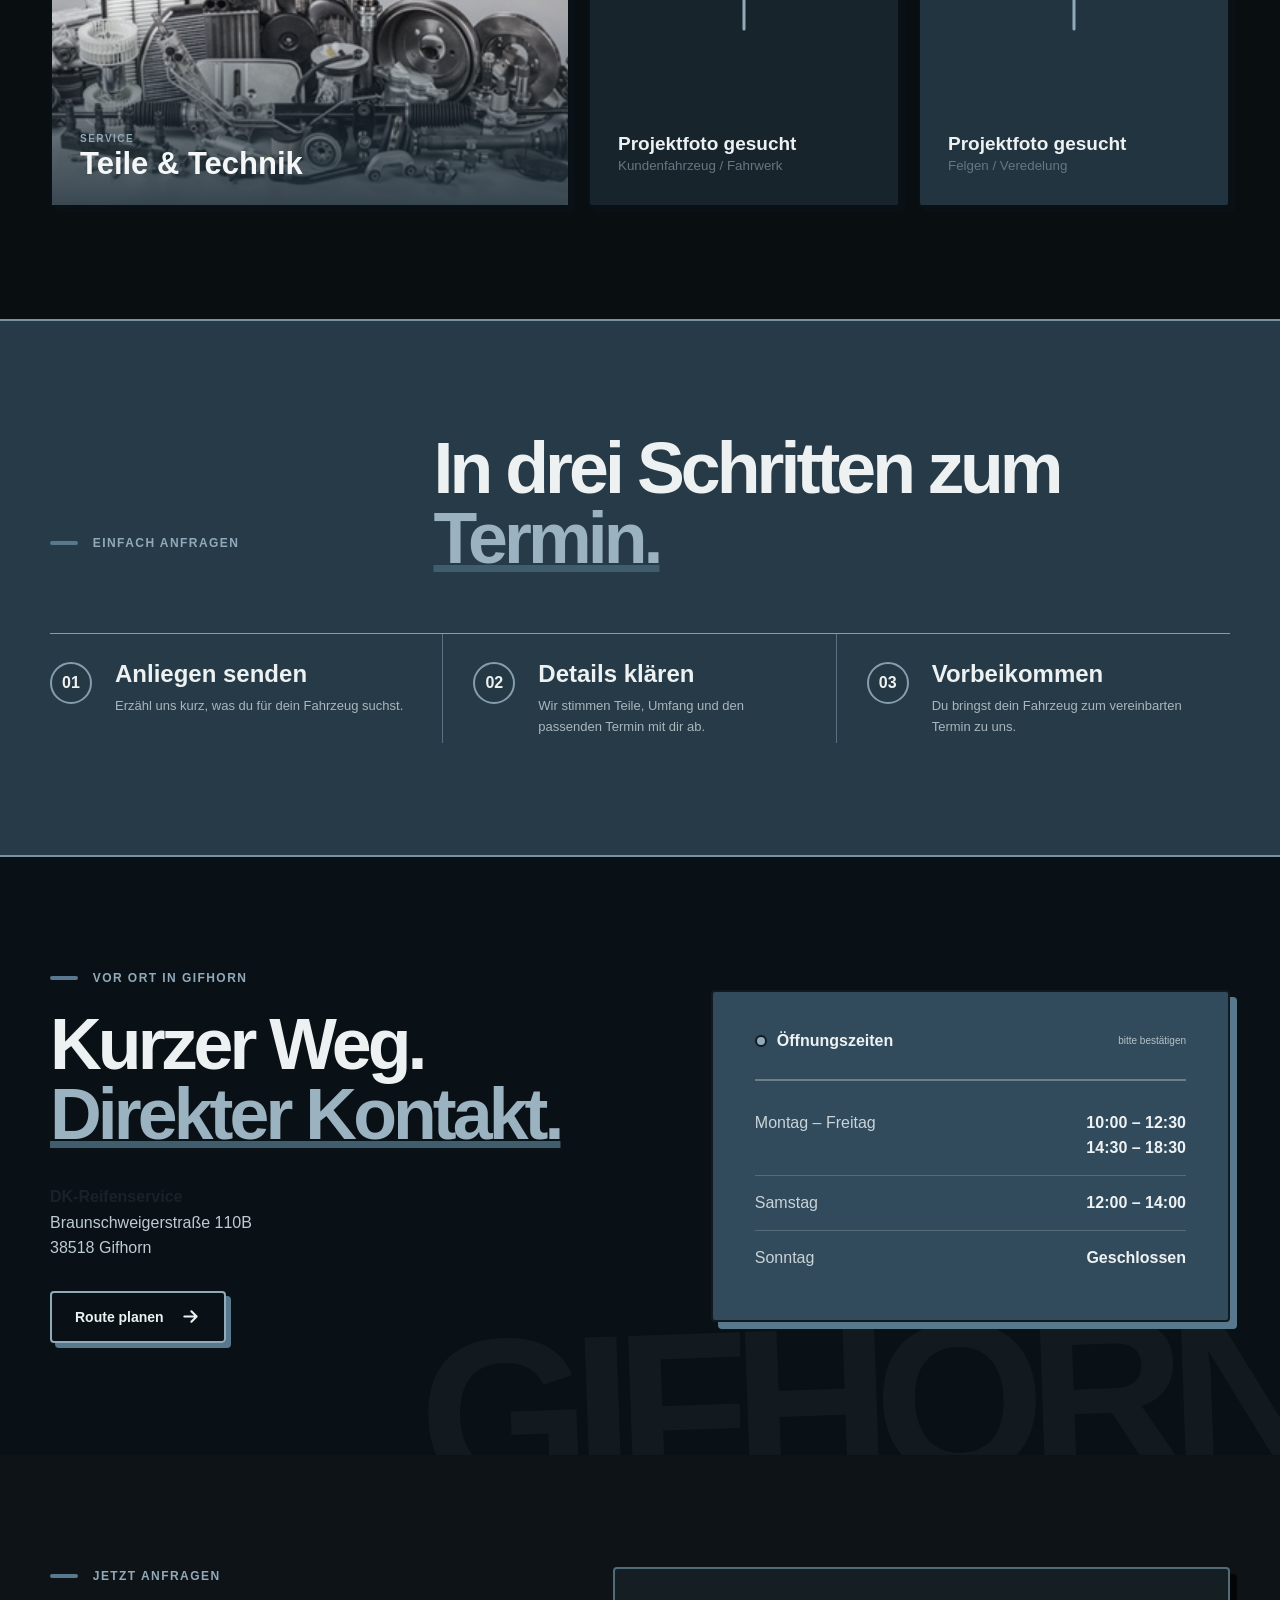
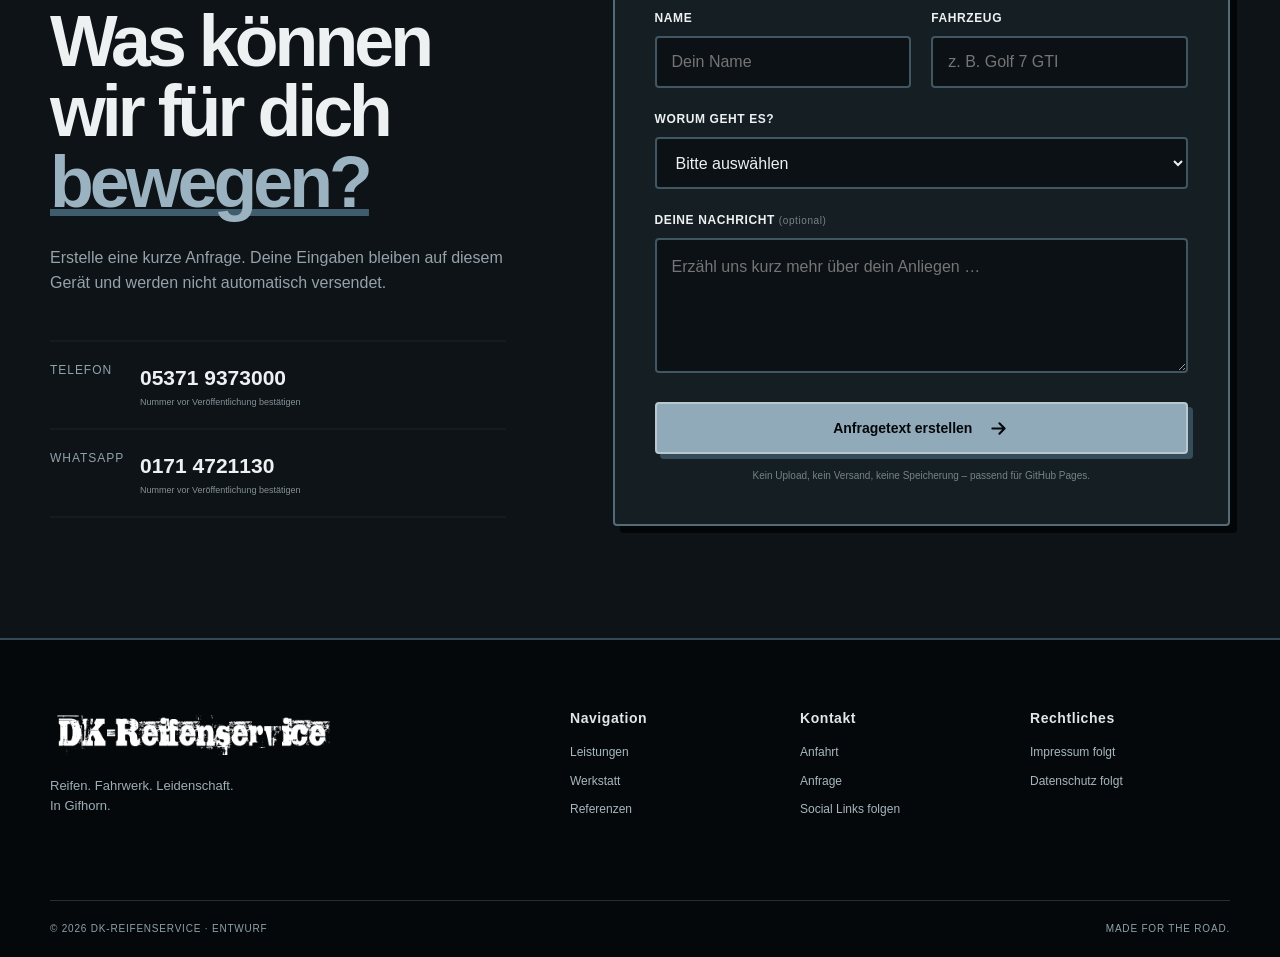
==== commit f14a086b: "hero umsetzung" ====
--- a/index.html
+++ b/index.html
@@ -7,7 +7,7 @@
       name="description"
       content="Erster Website-Entwurf für DK-Reifenservice – Reifen, Fahrwerke und Fahrzeugservice in Gifhorn."
     />
-    <meta name="theme-color" content="#080b0e" />
+    <meta name="theme-color" content="#090e12" />
     <meta property="og:title" content="DK-Reifenservice | Reifen & Fahrwerk in Gifhorn" />
     <meta
       property="og:description"
@@ -61,7 +61,13 @@
         <div class="hero-glow" aria-hidden="true"></div>
         <div class="shell hero-inner">
           <div class="hero-copy reveal">
-            <p class="eyebrow"><span></span> Reifen- & Fahrzeugservice · Gifhorn</p>
+            <img
+              class="hero-brand-logo"
+              src="assets/images/dk-reifenservice-logo-transparent.png"
+              alt="DK-Reifenservice"
+              width="720"
+              height="100"
+            />
             <h1>Mehr Grip.<br /><em>Mehr Gefühl.</em></h1>
             <p class="hero-lead">
               Reifen, Felgen und Fahrwerke – persönliche Beratung und saubere Arbeit für dein Fahrzeug.
@@ -81,31 +87,13 @@
                 Anfahrt ansehen
               </a>
             </div>
-            <p class="draft-note">Erster Entwurf · Kontaktdaten werden vor Veröffentlichung bestätigt</p>
           </div>
 
           <div class="hero-visual reveal reveal-delay">
-            <div class="hero-number" aria-hidden="true">38</div>
             <div class="wheel-stage" aria-hidden="true">
               <span class="wheel-shadow"></span>
               <img src="assets/images/hero-wheel.svg" alt="" width="680" height="680" />
             </div>
-            <div class="hero-tag">
-              <span>Präzision</span>
-              <strong>auf der Straße</strong>
-            </div>
-          </div>
-        </div>
-
-        <div class="service-strip" aria-label="Leistungsschwerpunkte">
-          <div class="shell service-strip-inner">
-            <span>Reifenservice</span>
-            <i></i>
-            <span>Felgen</span>
-            <i></i>
-            <span>Fahrwerke</span>
-            <i></i>
-            <span>Individuelle Umbauten</span>
           </div>
         </div>
       </section>
--- a/styles.css
+++ b/styles.css
@@ -1,218 +1,218 @@
 :root {
-  --ink: #010303;
-  --ink-soft: #05090a;
-  --panel: #07151a;
-  --panel-light: #0a2028;
-  --petrol: #003440;
-  --cyan: #00a7d4;
-  --cyan-light: #2bc4e9;
-  --white: #f3f4f4;
-  --muted: #969fa3;
-  --line: rgba(255, 255, 255, 0.12);
-  --heading: "Arial Narrow", "Roboto Condensed", "Helvetica Neue", sans-serif;
-  --body: Inter, system-ui, -apple-system, BlinkMacSystemFont, "Segoe UI", sans-serif;
+  --navy: #0a1116;
+  --navy-deep: #05080a;
+  --blue: #58788d;
+  --blue-light: #91aaba;
+  --paper: #0d1317;
+  --paper-warm: #121a1f;
+  --mist: #18242b;
+  --ink: #edf1f2;
+  --muted: #96a2a9;
+  --white: #182229;
+  --heading: "DIN Condensed", "Avenir Next Condensed", "Franklin Gothic Condensed", sans-serif;
+  --body: "Avenir Next", "Gill Sans", "Franklin Gothic Book", sans-serif;
   --shell: min(1180px, calc(100% - 40px));
 }
 
 * { box-sizing: border-box; }
-html { scroll-behavior: smooth; scroll-padding-top: 92px; }
-body { margin: 0; background: var(--ink); color: var(--white); font-family: var(--body); line-height: 1.6; }
+html { scroll-behavior: smooth; scroll-padding-top: 88px; }
+body { margin: 0; background: var(--paper); color: var(--ink); font-family: var(--body); line-height: 1.6; }
 body.menu-open { overflow: hidden; }
 img { display: block; max-width: 100%; }
 a { color: inherit; }
 button, input, textarea, select { font: inherit; }
 button, a { -webkit-tap-highlight-color: transparent; }
-:focus-visible { outline: 3px solid var(--cyan); outline-offset: 4px; }
+:focus-visible { outline: 3px solid #8ba8ba; outline-offset: 4px; }
 .shell { width: var(--shell); margin-inline: auto; }
 .sr-only { position: absolute; width: 1px; height: 1px; padding: 0; margin: -1px; overflow: hidden; clip: rect(0, 0, 0, 0); white-space: nowrap; border: 0; }
-.skip-link { position: fixed; left: 20px; top: -80px; z-index: 1000; background: var(--cyan); color: #00151c; padding: 12px 18px; font-weight: 700; text-decoration: none; transition: top .2s; }
+.skip-link { position: fixed; left: 20px; top: -80px; z-index: 1000; padding: 12px 18px; border: 2px solid #c3d0d6; background: #91aaba; color: #05080a; font-weight: 800; text-decoration: none; box-shadow: 4px 4px 0 #405866; transition: top .2s; }
 .skip-link:focus { top: 20px; }
 
-.site-header { position: fixed; inset: 0 0 auto; z-index: 100; border-bottom: 1px solid rgba(0,167,212,.22); background: linear-gradient(90deg, #001c23, var(--petrol) 38%, #002630 72%, #01090c); transition: background .25s, border-color .25s, backdrop-filter .25s; }
-.site-header.scrolled { background: rgba(0, 30, 38, .94); border-color: rgba(0,167,212,.32); backdrop-filter: blur(18px); }
-.header-inner { min-height: 88px; display: flex; align-items: center; justify-content: space-between; }
-.brand { display: inline-flex; align-items: center; color: var(--white); text-decoration: none; }
-.brand-logo { width: 340px; height: auto; }
+.site-header { position: fixed; inset: 0 0 auto; z-index: 100; border-bottom: 2px solid #384b57; background: rgba(7,11,14,.97); transition: background .2s, box-shadow .2s; }
+.site-header.scrolled { background: rgba(5,8,10,.98); box-shadow: 0 4px 0 rgba(88,120,141,.28); }
+.header-inner { min-height: 86px; display: flex; align-items: center; justify-content: space-between; }
+.brand { display: inline-flex; align-items: center; text-decoration: none; }
+.brand-logo { width: 320px; height: auto; filter: grayscale(1) brightness(2.3); }
 .brand-footer { padding: 5px 0; }
-.brand-footer .brand-logo { width: 285px; }
-.main-nav { display: flex; align-items: center; gap: 34px; }
-.main-nav > a:not(.button) { color: #d4dade; font-size: 14px; font-weight: 600; text-decoration: none; transition: color .2s; }
-.main-nav > a:not(.button):hover { color: var(--cyan); }
-.menu-toggle { display: none; width: 48px; height: 48px; padding: 12px; border: 0; background: transparent; }
-.menu-toggle > span:not(.sr-only) { display: block; height: 2px; margin: 5px 0; background: var(--white); transition: transform .2s, opacity .2s; }
-
-.button { min-height: 54px; display: inline-flex; align-items: center; justify-content: center; gap: 18px; padding: 0 24px; border: 1px solid var(--cyan); background: var(--cyan); color: #031015; font-weight: 800; font-size: 14px; letter-spacing: .03em; text-decoration: none; cursor: pointer; transition: transform .2s, background .2s, box-shadow .2s; }
-.button:hover { transform: translateY(-2px); box-shadow: 0 12px 35px rgba(16, 200, 242, .18); background: var(--cyan-light); }
-.button svg, .text-link svg { width: 22px; fill: none; stroke: currentColor; stroke-width: 2; stroke-linecap: round; stroke-linejoin: round; }
-.button-small { min-height: 42px; padding-inline: 18px; }
-.button-outline { color: var(--white); background: transparent; border-color: rgba(255,255,255,.45); }
-.button-outline:hover { color: var(--ink); border-color: var(--cyan); }
-.text-link { display: inline-flex; align-items: center; gap: 10px; color: var(--white); font-size: 14px; font-weight: 700; text-decoration: none; }
-.text-link:hover { color: var(--cyan); }
-
-.hero { min-height: 760px; position: relative; overflow: hidden; padding-top: 88px; background: radial-gradient(circle at 78% 37%, #004052 0, #07161b 25%, var(--ink) 55%); }
-.hero-grid { position: absolute; inset: 0; opacity: .08; background-image: linear-gradient(rgba(255,255,255,.18) 1px, transparent 1px), linear-gradient(90deg, rgba(255,255,255,.18) 1px, transparent 1px); background-size: 68px 68px; mask-image: linear-gradient(to right, transparent 15%, #000 80%); transform: perspective(600px) rotateX(55deg) scale(1.6) translateY(-7%); }
-.hero-glow { position: absolute; width: 380px; height: 380px; right: 6%; top: 25%; border-radius: 50%; background: var(--cyan); filter: blur(150px); opacity: .12; }
-.hero-inner { position: relative; min-height: 616px; display: grid; grid-template-columns: 1.05fr .95fr; align-items: center; padding-block: 72px 94px; }
-.hero-copy { position: relative; z-index: 2; }
-.eyebrow { margin: 0 0 20px; color: var(--cyan); font-size: 12px; font-weight: 800; letter-spacing: .16em; text-transform: uppercase; }
-.eyebrow span { display: inline-block; width: 28px; height: 2px; margin: 0 10px 3px 0; background: var(--cyan); }
-h1, h2, h3 { margin: 0; font-family: var(--heading); line-height: .96; text-transform: uppercase; }
-h1 { max-width: 720px; font-size: clamp(76px, 8.5vw, 132px); letter-spacing: -.045em; }
-h1 em, h2 em { color: var(--cyan); font-style: italic; }
-.hero-lead { max-width: 550px; margin: 30px 0 32px; color: #c5cdd1; font-size: 18px; line-height: 1.7; }
+.brand-footer .brand-logo { width: 285px; filter: brightness(0) invert(1); }
+.main-nav { display: flex; align-items: center; gap: 30px; }
+.main-nav > a:not(.button) { color: #d7dfe2; font-size: 14px; font-weight: 750; text-decoration: none; }
+.main-nav > a:not(.button):hover { text-decoration: underline 3px var(--blue); text-underline-offset: 6px; }
+.menu-toggle { display: none; width: 48px; height: 48px; padding: 11px; border: 2px solid var(--blue-light); border-radius: 4px; background: #10181d; box-shadow: 3px 3px 0 var(--blue); }
+.menu-toggle > span:not(.sr-only) { display: block; height: 3px; margin: 5px 0; border-radius: 3px; background: #eef2f3; transition: transform .2s, opacity .2s; }
+
+.button { min-height: 52px; display: inline-flex; align-items: center; justify-content: center; gap: 16px; padding: 0 23px; border: 2px solid #b9c7ce; border-radius: 4px; background: var(--blue-light); color: var(--navy-deep); font-weight: 850; font-size: 14px; text-decoration: none; cursor: pointer; box-shadow: 5px 5px 0 #354c5b; transition: transform .15s, box-shadow .15s, background .15s; }
+.button:hover { transform: translate(2px, 2px); box-shadow: 3px 3px 0 #354c5b; background: #b6c7d0; }
+.button:active { transform: translate(5px, 5px); box-shadow: none; }
+.button svg, .text-link svg { width: 21px; fill: none; stroke: currentColor; stroke-width: 2.4; stroke-linecap: round; stroke-linejoin: round; }
+.button-small { min-height: 42px; padding-inline: 17px; box-shadow: 3px 3px 0 var(--navy); }
+.button-outline { color: #edf1f2; background: transparent; border-color: #91aaba; box-shadow: 5px 5px 0 var(--blue); }
+.button-outline:hover { color: #05080a; background: #a8bac4; box-shadow: 3px 3px 0 var(--blue); }
+.text-link { display: inline-flex; align-items: center; gap: 10px; color: #e4e9eb; font-size: 14px; font-weight: 800; text-decoration: underline 2px var(--blue); text-underline-offset: 5px; }
+.text-link:hover { color: var(--blue-light); }
+
+.hero { min-height: 100svh; position: relative; overflow: hidden; padding-top: 86px; border-bottom: 2px solid #344a58; background: radial-gradient(circle at 76% 48%, #1d303b 0, #0b1217 34%, #05090c 72%); }
+.hero::after { content: ""; position: absolute; inset: 0; z-index: 1; background: linear-gradient(90deg, rgba(5,9,12,.98) 0%, rgba(5,9,12,.78) 39%, rgba(5,9,12,.05) 72%); pointer-events: none; }
+.hero-grid { position: absolute; inset: 0; z-index: 1; opacity: .16; background-image: radial-gradient(#87a0af 1.2px, transparent 1.2px); background-size: 20px 20px; mask-image: linear-gradient(to right, transparent 5%, #000 62%); animation: atmosphereShift 18s linear infinite; }
+.hero-glow { position: absolute; width: 72vw; height: 72vw; right: -20vw; top: 50%; border: 1px solid rgba(145,170,186,.4); border-radius: 50%; background: rgba(38,60,73,.36); transform: translateY(-50%); }
+.hero-glow::after { content: ""; position: absolute; inset: 8%; border: 1px solid rgba(145,170,186,.22); border-radius: 50%; }
+.hero-inner { position: relative; z-index: 2; min-height: calc(100svh - 86px); display: flex; align-items: center; padding-block: 64px 72px; }
+.hero-copy { position: relative; z-index: 3; width: min(620px, 54%); }
+.hero-brand-logo { width: min(590px, 100%); height: auto; margin-bottom: 44px; filter: grayscale(1) brightness(2.5); animation: brandEnter .8s cubic-bezier(.2,.8,.2,1) both; }
+.eyebrow { margin: 0 0 20px; color: #91aaba; font-size: 12px; font-weight: 850; letter-spacing: .12em; text-transform: uppercase; }
+.eyebrow span { display: inline-block; width: 28px; height: 4px; margin: 0 10px 2px 0; border-radius: 5px; background: var(--blue); }
+h1, h2, h3 { margin: 0; font-family: var(--heading); line-height: .98; }
+h1 { max-width: 590px; font-size: clamp(58px, 5.8vw, 84px); letter-spacing: -.045em; }
+h1 em, h2 em { color: #9bb2c0; font-style: normal; text-decoration: underline 7px #405d6e; text-decoration-skip-ink: none; text-underline-offset: 2px; }
+.hero-lead { max-width: 520px; margin: 26px 0 32px; color: #b8c2c7; font-size: 18px; line-height: 1.65; }
 .hero-actions { display: flex; align-items: center; gap: 30px; }
-.draft-note { margin: 28px 0 0; color: #738087; font-size: 11px; text-transform: uppercase; letter-spacing: .08em; }
-.hero-visual { position: relative; min-height: 470px; }
-.hero-number { position: absolute; z-index: -1; right: -10%; top: 2%; color: transparent; -webkit-text-stroke: 1px rgba(255,255,255,.08); font: 800 390px/.8 var(--heading); letter-spacing: -.1em; }
-.wheel-stage { position: absolute; width: min(520px, 42vw); aspect-ratio: 1; right: -7%; top: 43%; transform: translateY(-50%); }
-.wheel-stage::before { content: ""; position: absolute; inset: 14%; border-radius: 50%; background: rgba(16,200,242,.18); filter: blur(65px); }
-.wheel-stage::after { content: ""; position: absolute; z-index: -1; inset: 12% -5% -7% 5%; border: 1px solid rgba(16,200,242,.13); border-radius: 50%; transform: rotate(-12deg) scaleY(.28); }
-.wheel-stage img { position: relative; z-index: 2; width: 100%; height: 100%; filter: drop-shadow(-30px 38px 42px rgba(0,0,0,.72)); transform: rotate(2deg); }
-.wheel-shadow { position: absolute; z-index: 1; width: 76%; height: 17%; left: 6%; bottom: -1%; border-radius: 50%; background: #000; filter: blur(25px); opacity: .78; transform: rotate(-8deg); }
-.hero-tag { position: absolute; z-index: 5; right: 7%; bottom: 2%; padding-left: 16px; border-left: 2px solid var(--cyan); text-transform: uppercase; }
-.hero-tag span { display: block; color: var(--muted); font-size: 10px; letter-spacing: .16em; }
-.hero-tag strong { font: 700 20px var(--heading); letter-spacing: .08em; }
-.service-strip { position: absolute; inset: auto 0 0; border-block: 1px solid var(--line); background: rgba(12,16,19,.86); }
-.service-strip-inner { min-height: 62px; display: flex; justify-content: space-between; align-items: center; color: #7f8b91; font: 600 14px var(--heading); letter-spacing: .12em; text-transform: uppercase; }
-.service-strip i { width: 4px; height: 4px; border-radius: 50%; background: var(--cyan); }
-
-.section { padding: 118px 0; }
+.draft-note { margin: 30px 0 0; color: #75838a; font-size: 10px; font-weight: 650; text-transform: uppercase; letter-spacing: .08em; }
+.hero-visual { position: absolute; z-index: 0; inset: 0; pointer-events: none; }
+.wheel-stage { position: absolute; width: min(920px, 68vw); aspect-ratio: 1; right: -8vw; top: 51%; transform: translateY(-50%) rotate(2deg); }
+.wheel-stage::before { content: ""; position: absolute; inset: 8%; border: 2px solid rgba(116,144,162,.72); border-radius: 50%; background: rgba(28,45,55,.38); transform: translate(16px, 16px); }
+.wheel-stage::after { content: ""; position: absolute; z-index: -1; inset: 11% -4% -6% 4%; border: 2px solid rgba(116,144,162,.44); border-radius: 50%; transform: rotate(-12deg) scaleY(.28); }
+.wheel-stage img { position: relative; z-index: 2; width: 100%; height: 100%; filter: saturate(.12) contrast(1.2) brightness(.76) drop-shadow(18px 26px 0 rgba(73,102,120,.65)); animation: wheelEnter 1.15s cubic-bezier(.2,.8,.2,1) both; }
+.wheel-shadow { display: none; }
+
+.section { padding: 112px 0; }
 .section-heading { display: grid; grid-template-columns: 1.25fr .75fr; gap: 80px; align-items: end; margin-bottom: 58px; }
-.section-heading h2, .workshop-copy h2, .process-header h2, .location-copy h2, .contact-intro h2 { font-size: clamp(52px, 6vw, 82px); letter-spacing: -.035em; }
+.section-heading h2, .workshop-copy h2, .process-header h2, .location-copy h2, .contact-intro h2 { font-size: clamp(48px, 5.6vw, 76px); letter-spacing: -.055em; }
 .section-heading > p { max-width: 460px; margin: 0 0 8px; color: var(--muted); }
 .section-heading.compact { grid-template-columns: 1fr 360px; }
-.services { background: #f2f4f5; color: #11171a; }
-.services .eyebrow { color: #078eac; }
-.services .eyebrow span { background: #078eac; }
-.services .section-heading > p { color: #5b666b; }
-.service-grid { display: grid; grid-template-columns: repeat(4, 1fr); border: 1px solid #d8dee1; }
-.service-card { min-height: 410px; display: flex; flex-direction: column; padding: 28px; border-right: 1px solid #d8dee1; background: #f7f8f8; transition: transform .25s, box-shadow .25s, background .25s; }
+
+.services { background: var(--paper); }
+.service-grid { display: grid; grid-template-columns: repeat(4, 1fr); border-block: 1px solid #405663; }
+.service-card { min-height: 390px; display: flex; flex-direction: column; padding: 32px 28px; border-right: 1px solid #405663; background: transparent; transition: background .2s, transform .2s; }
 .service-card:last-child { border-right: 0; }
-.service-card:hover { z-index: 2; transform: translateY(-7px); box-shadow: 0 20px 55px rgba(7,22,28,.13); }
-.service-card-featured { background: var(--cyan); }
-.card-index { color: #788187; font: 600 12px var(--body); letter-spacing: .12em; }
-.service-card-featured .card-index { color: #075a6d; }
-.card-icon { width: 66px; height: 66px; margin: 45px 0 40px; fill: none; stroke: #11171a; stroke-width: 2; stroke-linecap: round; stroke-linejoin: round; }
-.service-card h3 { margin-bottom: 12px; font-size: 29px; letter-spacing: .015em; }
-.service-card p { min-height: 76px; margin: 0; color: #5d676c; font-size: 14px; line-height: 1.65; }
-.service-card-featured p { color: #0d5664; }
-.service-card a { display: flex; justify-content: space-between; margin-top: auto; padding-top: 20px; border-top: 1px solid rgba(15,23,26,.17); color: #11171a; font-size: 12px; font-weight: 800; text-decoration: none; text-transform: uppercase; letter-spacing: .07em; }
-.content-status { margin: 18px 0 0; color: #6b757a; font-size: 11px; text-align: right; }
-
-.workshop { background: var(--ink-soft); }
+.service-card:hover { transform: translateY(-5px); background: #131d22; }
+.service-card-featured { background: #172630; }
+.card-index { color: #7f919b; font: 800 12px var(--body); letter-spacing: .12em; }
+.card-icon { width: 66px; height: 66px; margin: 45px 0 40px; fill: none; stroke: #b5c4cb; stroke-width: 2.6; stroke-linecap: round; stroke-linejoin: round; }
+.service-card h3 { margin-bottom: 12px; font-size: 28px; letter-spacing: -.02em; }
+.service-card p { min-height: 76px; margin: 0; color: #a4b0b6; font-size: 14px; line-height: 1.65; }
+.service-card a { display: flex; justify-content: space-between; margin-top: auto; padding-top: 18px; border-top: 2px solid rgba(139,165,180,.28); color: #dfe6e9; font-size: 11px; font-weight: 850; text-decoration: none; text-transform: uppercase; letter-spacing: .06em; }
+.content-status { margin: 22px 0 0; color: #6b7980; font-size: 11px; text-align: right; }
+
+.workshop { background: #10171b; border-block: 2px solid #344a58; }
 .workshop-grid { display: grid; grid-template-columns: 1.1fr .9fr; gap: 9%; align-items: center; }
 .workshop-image { position: relative; }
-.workshop-image::before { content: ""; position: absolute; inset: -18px 22px 22px -18px; border: 1px solid rgba(16,200,242,.35); }
-.workshop-image img { position: relative; width: 100%; min-height: 490px; object-fit: cover; filter: saturate(.7) contrast(1.08); }
-.image-label { position: absolute; right: -28px; bottom: 36px; width: 170px; padding: 19px 22px; background: var(--cyan); color: #031015; }
-.image-label span { display: block; font: 800 24px var(--heading); text-transform: uppercase; }
+.workshop-image::before { content: ""; position: absolute; inset: -14px 18px 18px -14px; border: 2px solid var(--navy); background: var(--blue-light); }
+.workshop-image img { position: relative; width: 100%; min-height: 490px; border: 2px solid var(--navy); object-fit: cover; filter: saturate(.55) contrast(1.04); }
+.image-label { position: absolute; right: -28px; bottom: 36px; width: 170px; padding: 18px 21px; border: 2px solid #c0cdd3; border-radius: 3px; background: #91aaba; color: #05080a; box-shadow: 5px 5px 0 #405866; transform: rotate(-2deg); }
+.image-label span { display: block; font: 850 23px var(--heading); }
 .image-label small { display: block; font-size: 9px; line-height: 1.3; }
-.workshop-copy .large-copy { margin: 34px 0 20px; color: #e2e7e9; font-size: 19px; line-height: 1.7; }
+.workshop-copy .large-copy { margin: 34px 0 20px; color: #d3dade; font-size: 19px; line-height: 1.7; }
 .workshop-copy > p:not(.eyebrow):not(.large-copy) { color: var(--muted); }
-.check-list { display: grid; grid-template-columns: 1fr 1fr; gap: 13px 24px; padding: 25px 0; margin: 24px 0; border-block: 1px solid var(--line); list-style: none; }
-.check-list li { color: #d6dde0; font-size: 13px; }
-.check-list span { color: var(--cyan); margin-right: 7px; }
-
-.references { background: #0b0f12; }
-.references .section-heading > p { color: var(--muted); }
+.check-list { display: grid; grid-template-columns: 1fr 1fr; gap: 13px 24px; padding: 25px 0; margin: 24px 0; border-block: 2px solid rgba(38,59,74,.25); list-style: none; }
+.check-list li { color: #cbd5d9; font-size: 13px; font-weight: 700; }
+.check-list span { display: inline-grid; place-items: center; width: 22px; height: 22px; margin-right: 7px; border: 2px solid #7390a1; border-radius: 50%; background: #18242b; }
+
+.references { background: #090e11; }
 .reference-grid { display: grid; grid-template-columns: 1.25fr .75fr .75fr; gap: 18px; }
-.reference-card { position: relative; min-height: 370px; overflow: hidden; border: 1px solid var(--line); }
-.reference-card-photo img { width: 100%; height: 100%; object-fit: cover; filter: grayscale(.25) brightness(.55); transition: transform .5s, filter .5s; }
-.reference-card-photo:hover img { transform: scale(1.03); filter: grayscale(0) brightness(.7); }
-.reference-card-photo div { position: absolute; left: 28px; bottom: 25px; }
-.reference-card-photo span { color: var(--cyan); font-size: 10px; font-weight: 700; text-transform: uppercase; letter-spacing: .15em; }
-.reference-card h3 { font-size: 32px; }
-.reference-placeholder { display: flex; flex-direction: column; justify-content: end; padding: 28px; background: repeating-linear-gradient(135deg, transparent 0 24px, rgba(255,255,255,.025) 24px 25px), #12181c; }
-.reference-placeholder.alt { background-color: #101518; }
-.placeholder-line { position: absolute; left: 50%; top: 42%; width: 76px; height: 1px; background: #40515a; transform: translate(-50%,-50%); }
-.placeholder-line::after { content: ""; position: absolute; width: 1px; height: 76px; left: 50%; top: 50%; background: #40515a; transform: translate(-50%,-50%); }
-.reference-placeholder p { margin: 0; font: 700 20px var(--heading); text-transform: uppercase; }
-.reference-placeholder small { color: #77838a; }
-
-.process { background: var(--cyan); color: #061116; }
+.reference-card { position: relative; min-height: 370px; overflow: hidden; border: 2px solid var(--navy); border-radius: 4px; box-shadow: 5px 5px 0 var(--navy); }
+.reference-card-photo img { width: 100%; height: 100%; object-fit: cover; filter: saturate(.5) contrast(.95); transition: transform .3s, filter .3s; }
+.reference-card-photo::after { content: ""; position: absolute; inset: 0; background: linear-gradient(transparent 45%, rgba(25,42,53,.82)); pointer-events: none; }
+.reference-card-photo:hover img { transform: scale(1.025); filter: saturate(.75); }
+.reference-card-photo div { position: absolute; z-index: 1; left: 28px; bottom: 25px; color: #f4f6f7; }
+.reference-card-photo span { color: var(--blue-light); font-size: 10px; font-weight: 800; text-transform: uppercase; letter-spacing: .15em; }
+.reference-card h3 { font-size: 31px; }
+.reference-placeholder { display: flex; flex-direction: column; justify-content: end; padding: 28px; background: #18242b; }
+.reference-placeholder.alt { background: #21343f; }
+.placeholder-line { position: absolute; left: 50%; top: 42%; width: 76px; height: 3px; border-radius: 5px; background: #91aaba; transform: translate(-50%,-50%); }
+.placeholder-line::after { content: ""; position: absolute; width: 3px; height: 76px; left: 50%; top: 50%; border-radius: 5px; background: #91aaba; transform: translate(-50%,-50%); }
+.reference-placeholder p { margin: 0; font: 800 19px var(--heading); }
+.reference-placeholder small { color: #657782; }
+
+.process { background: #263b47; color: #edf1f2; border-block: 2px solid #7892a2; }
 .process-header { display: grid; grid-template-columns: .65fr 1.35fr; align-items: end; margin-bottom: 60px; }
-.process .eyebrow { color: #07596b; }
-.process .eyebrow span { background: #07596b; }
-.process-list { display: grid; grid-template-columns: repeat(3, 1fr); padding: 0; margin: 0; border-top: 1px solid rgba(3,16,21,.25); list-style: none; }
-.process-list li { display: grid; grid-template-columns: 58px 1fr; gap: 15px; padding: 28px 30px 5px 0; border-right: 1px solid rgba(3,16,21,.25); }
+.process-list { display: grid; grid-template-columns: repeat(3, 1fr); padding: 0; margin: 0; border-top: 1px solid #849eae; list-style: none; }
+.process-list li { display: grid; grid-template-columns: 50px 1fr; gap: 15px; padding: 28px 30px 6px 0; border-right: 1px solid rgba(132,158,174,.55); background: transparent; }
 .process-list li:not(:first-child) { padding-left: 30px; }
 .process-list li:last-child { border-right: 0; }
-.process-list > li > span { font: 700 12px var(--body); }
-.process-list h3 { margin-bottom: 10px; font-size: 25px; }
-.process-list p { margin: 0; color: #145b69; font-size: 13px; }
-
-.location { position: relative; background: linear-gradient(110deg, #11181c 0 58%, #161f24 58%); overflow: hidden; }
-.location::after { content: "GIFHORN"; position: absolute; right: -30px; bottom: -75px; color: rgba(255,255,255,.025); font: 800 230px var(--heading); letter-spacing: -.05em; }
+.process-list > li > span { display: grid; place-items: center; width: 42px; height: 42px; border: 2px solid #849eae; border-radius: 50%; background: #253945; font-weight: 850; }
+.process-list h3 { margin-bottom: 10px; font-size: 24px; }
+.process-list p { margin: 0; color: #a9b6bd; font-size: 13px; }
+
+.location { position: relative; overflow: hidden; background: var(--navy); color: #edf1f2; }
+.location::after { content: "GIFHORN"; position: absolute; right: -30px; bottom: -75px; color: rgba(238,241,240,.045); font: 900 220px var(--heading); letter-spacing: -.08em; transform: rotate(-2deg); }
 .location-grid { position: relative; z-index: 1; display: grid; grid-template-columns: 1fr 1fr; gap: 12%; align-items: center; }
-.location-copy address { margin: 35px 0 30px; color: #b3bdc2; font-style: normal; }
-.location-copy address span { display: block; color: var(--white); font-weight: 800; }
-.hours-card { padding: 36px 42px; border: 1px solid var(--line); background: rgba(8,11,14,.55); backdrop-filter: blur(12px); }
-.hours-top { display: flex; justify-content: space-between; align-items: center; padding-bottom: 25px; border-bottom: 1px solid var(--line); }
+.location .eyebrow { color: var(--blue-light); }
+.location-copy address { margin: 35px 0 30px; color: #bdcbd2; font-style: normal; }
+.location-copy address span { display: block; color: var(--white); font-weight: 850; }
+.hours-card { padding: 36px 42px; border: 2px solid var(--paper-warm); border-radius: 4px; background: #314b5c; box-shadow: 7px 7px 0 var(--blue); }
+.hours-top { display: flex; justify-content: space-between; align-items: center; padding-bottom: 25px; border-bottom: 2px solid rgba(245,243,237,.3); }
 .hours-top > div { display: flex; align-items: center; gap: 10px; }
-.status-dot { width: 8px; height: 8px; border-radius: 50%; background: var(--cyan); box-shadow: 0 0 0 5px rgba(16,200,242,.1); }
-.hours-top small { color: #77848b; font-size: 10px; }
+.status-dot { width: 12px; height: 12px; border: 2px solid var(--paper-warm); border-radius: 50%; background: var(--blue-light); }
+.hours-top small { color: #b3c2c9; font-size: 10px; }
 .hours-card dl { margin: 15px 0 0; }
-.hours-card dl div { display: grid; grid-template-columns: 1fr 1fr; padding: 14px 0; border-bottom: 1px solid rgba(255,255,255,.07); }
+.hours-card dl div { display: grid; grid-template-columns: 1fr 1fr; padding: 14px 0; border-bottom: 1px solid rgba(245,243,237,.18); }
 .hours-card dl div:last-child { border: 0; }
-.hours-card dt { color: #adb8bd; }
-.hours-card dd { margin: 0; text-align: right; font-weight: 700; line-height: 1.6; }
-
-.contact { background: #f2f4f5; color: #11171a; }
+.hours-card dt { color: #c9d3d8; }
+.hours-card dd { margin: 0; text-align: right; font-weight: 750; line-height: 1.6; }
+
+.contact { background: #0d1317; }
 .contact-grid { display: grid; grid-template-columns: .85fr 1.15fr; gap: 9%; }
-.contact .eyebrow { color: #078eac; }
-.contact .eyebrow span { background: #078eac; }
-.contact-intro > p:not(.eyebrow) { max-width: 480px; margin: 28px 0; color: #667176; }
-.contact-options { margin-top: 44px; border-top: 1px solid #cdd4d7; }
-.contact-options > div { display: grid; grid-template-columns: 90px 1fr; padding: 19px 0; border-bottom: 1px solid #cdd4d7; }
-.contact-options span { color: #687277; font-size: 12px; text-transform: uppercase; letter-spacing: .08em; }
-.contact-options strong { font-family: var(--heading); font-size: 22px; }
-.contact-options small { grid-column: 2; color: #8b9498; font-size: 9px; }
-.inquiry-form { padding: 42px; background: #fff; box-shadow: 0 25px 80px rgba(27,45,54,.1); }
+.contact-intro > p:not(.eyebrow) { max-width: 480px; margin: 28px 0; color: var(--muted); }
+.contact-options { margin-top: 44px; border-top: 2px solid rgba(38,59,74,.25); }
+.contact-options > div { display: grid; grid-template-columns: 90px 1fr; padding: 19px 0; border-bottom: 2px solid rgba(38,59,74,.25); }
+.contact-options span { color: #91a2ab; font-size: 12px; text-transform: uppercase; letter-spacing: .08em; }
+.contact-options strong { font-family: var(--heading); font-size: 21px; }
+.contact-options small { grid-column: 2; color: #849097; font-size: 9px; }
+.inquiry-form { padding: 40px; border: 2px solid #526b79; border-radius: 4px; background: #151e23; box-shadow: 7px 7px 0 #030506; }
 .inquiry-form label { display: block; margin-bottom: 22px; }
-.inquiry-form label > span { display: block; margin-bottom: 8px; font-size: 12px; font-weight: 800; text-transform: uppercase; letter-spacing: .06em; }
+.inquiry-form label > span { display: block; margin-bottom: 8px; font-size: 12px; font-weight: 850; text-transform: uppercase; letter-spacing: .05em; }
 .inquiry-form label small { color: #788389; font-weight: 500; text-transform: none; }
 .field-row { display: grid; grid-template-columns: 1fr 1fr; gap: 20px; }
-.inquiry-form input, .inquiry-form select, .inquiry-form textarea { width: 100%; border: 1px solid #ccd3d6; border-radius: 0; background: #f8f9f9; color: #172024; padding: 14px 15px; outline: 0; transition: border-color .2s, box-shadow .2s; }
+.inquiry-form input, .inquiry-form select, .inquiry-form textarea { width: 100%; border: 2px solid #405663; border-radius: 4px; background: #0b1115; color: var(--ink); padding: 14px 15px; outline: 0; transition: box-shadow .15s, background .15s; }
 .inquiry-form input, .inquiry-form select { height: 52px; }
 .inquiry-form textarea { resize: vertical; }
-.inquiry-form input:focus, .inquiry-form select:focus, .inquiry-form textarea:focus { border-color: #078eac; box-shadow: 0 0 0 3px rgba(16,200,242,.15); }
+.inquiry-form input:focus, .inquiry-form select:focus, .inquiry-form textarea:focus { background: #10191e; box-shadow: 4px 4px 0 var(--blue); }
 .form-submit { width: 100%; }
-.form-hint { margin: 12px 0 0; color: #7c878b; font-size: 10px; text-align: center; }
-.form-result { margin-top: 22px; padding: 20px; border-left: 3px solid #078eac; background: #ecf8fa; }
+.form-hint { margin: 14px 0 0; color: #75838a; font-size: 10px; text-align: center; }
+.form-result { margin-top: 22px; padding: 20px; border: 2px solid #526b79; border-radius: 4px; background: var(--mist); }
 .form-result pre { white-space: pre-wrap; font: 13px/1.6 var(--body); }
-.copy-button { min-height: 42px; border: 1px solid #078eac; background: transparent; color: #07596b; font-weight: 700; cursor: pointer; padding: 0 16px; }
-.form-result > p { display: inline; margin-left: 10px; color: #087d96; font-size: 12px; }
-
-.site-footer { background: #050708; }
+.copy-button { min-height: 42px; padding: 0 16px; border: 2px solid #a9bac3; border-radius: 4px; background: #91aaba; color: #05080a; font-weight: 800; cursor: pointer; box-shadow: 3px 3px 0 #405866; }
+.form-result > p { display: inline; margin-left: 10px; color: #58758a; font-size: 12px; }
+
+.site-footer { background: var(--navy-deep); color: #dfe6e9; border-top: 2px solid #344a58; }
 .footer-main { display: grid; grid-template-columns: 1fr 1.5fr; gap: 80px; padding-block: 70px; }
-.footer-main > div > p { color: #667279; font-size: 13px; }
+.footer-main > div > p { color: #9daeb7; font-size: 13px; }
 .footer-links { display: grid; grid-template-columns: repeat(3, 1fr); gap: 30px; }
 .footer-links div { display: flex; flex-direction: column; align-items: flex-start; gap: 9px; }
-.footer-links strong { margin-bottom: 8px; font: 700 14px var(--heading); text-transform: uppercase; letter-spacing: .1em; }
-.footer-links a, .footer-links span { color: #7d898f; font-size: 12px; text-decoration: none; }
-.footer-links a:hover { color: var(--cyan); }
-.footer-bottom { display: flex; justify-content: space-between; padding-block: 20px; border-top: 1px solid rgba(255,255,255,.08); color: #59636a; font-size: 10px; text-transform: uppercase; letter-spacing: .08em; }
-
-.reveal { opacity: 0; transform: translateY(22px); transition: opacity .7s ease, transform .7s ease; }
+.footer-links strong { margin-bottom: 8px; font: 800 14px var(--heading); letter-spacing: .04em; }
+.footer-links a, .footer-links span { color: #a7b7bf; font-size: 12px; text-decoration: none; }
+.footer-links a:hover { color: var(--paper-warm); text-decoration: underline; }
+.footer-bottom { display: flex; justify-content: space-between; padding-block: 20px; border-top: 1px solid rgba(238,241,240,.16); color: #8fa1aa; font-size: 10px; text-transform: uppercase; letter-spacing: .08em; }
+
+.reveal { opacity: 0; transform: translateY(16px); transition: opacity .5s ease, transform .5s ease; }
 .reveal.visible { opacity: 1; transform: none; }
-.reveal-delay { transition-delay: .12s; }
+.reveal-delay { transition-delay: .1s; }
+
+@keyframes brandEnter {
+  from { opacity: 0; transform: translateY(-18px); clip-path: inset(0 100% 0 0); }
+  to { opacity: 1; transform: none; clip-path: inset(0); }
+}
+
+@keyframes wheelEnter {
+  from { opacity: 0; transform: translateX(10%) rotate(12deg) scale(.92); }
+  to { opacity: 1; transform: none; }
+}
+
+@keyframes atmosphereShift {
+  to { background-position: 40px 20px; }
+}
 
 @media (max-width: 960px) {
   .menu-toggle { display: block; position: relative; z-index: 2; }
-  .menu-toggle[aria-expanded="true"] > span:nth-of-type(2) { transform: translateY(7px) rotate(45deg); }
+  .menu-toggle[aria-expanded="true"] > span:nth-of-type(2) { transform: translateY(8px) rotate(45deg); }
   .menu-toggle[aria-expanded="true"] > span:nth-of-type(3) { opacity: 0; }
-  .menu-toggle[aria-expanded="true"] > span:nth-of-type(4) { transform: translateY(-7px) rotate(-45deg); }
-  .main-nav { position: fixed; inset: 0; display: flex; flex-direction: column; justify-content: center; gap: 25px; background: rgba(8,11,14,.98); visibility: hidden; opacity: 0; transition: opacity .2s, visibility .2s; }
+  .menu-toggle[aria-expanded="true"] > span:nth-of-type(4) { transform: translateY(-8px) rotate(-45deg); }
+  .main-nav { position: fixed; inset: 0; display: flex; flex-direction: column; justify-content: center; gap: 25px; background: #080d10; visibility: hidden; opacity: 0; transition: opacity .2s, visibility .2s; }
   .main-nav.open { visibility: visible; opacity: 1; }
-  .main-nav > a:not(.button) { font: 700 34px var(--heading); text-transform: uppercase; }
-  .hero-inner { grid-template-columns: 1fr .75fr; }
-  .wheel-stage { right: -28%; width: 54vw; }
-  .hero-number { right: -35%; }
+  .main-nav > a:not(.button) { font: 800 34px var(--heading); }
+  .hero-copy { width: min(590px, 66%); }
+  .wheel-stage { right: -24vw; width: 82vw; }
   .service-grid { grid-template-columns: 1fr 1fr; }
-  .service-card { border-bottom: 1px solid #d8dee1; }
-  .service-card:nth-child(2) { border-right: 0; }
-  .service-card:nth-child(3), .service-card:nth-child(4) { border-bottom: 0; }
   .workshop-grid { gap: 7%; }
   .workshop-image img { min-height: 430px; }
   .reference-grid { grid-template-columns: 1fr 1fr; }
@@ -224,24 +224,24 @@
 @media (max-width: 720px) {
   :root { --shell: min(100% - 28px, 580px); }
   .header-inner { min-height: 70px; }
-  .brand-logo { width: 245px; }
-  .section { padding: 82px 0; }
-  .hero { min-height: 790px; padding-top: 70px; }
-  .hero-inner { min-height: 720px; display: block; padding-top: 80px; }
-  .hero-copy { max-width: 470px; }
-  h1 { font-size: clamp(67px, 21vw, 98px); }
-  .hero-lead { max-width: 88%; font-size: 16px; }
+  .brand-logo { width: 238px; }
+  .section { padding: 78px 0; }
+  .hero { min-height: 100svh; padding-top: 70px; }
+  .hero::after { background: linear-gradient(180deg, rgba(5,9,12,.96) 0 58%, rgba(5,9,12,.55) 82%, rgba(5,9,12,.82)); }
+  .hero-inner { min-height: calc(100svh - 70px); display: flex; align-items: flex-start; padding-top: 62px; }
+  .hero-copy { width: 100%; max-width: 500px; }
+  .hero-brand-logo { width: min(430px, 92%); margin-bottom: 34px; }
+  h1 { font-size: clamp(52px, 16vw, 72px); }
+  h1 em, h2 em { text-decoration-thickness: 5px; }
+  .hero-lead { max-width: 92%; font-size: 16px; }
   .hero-actions { align-items: flex-start; flex-direction: column; gap: 22px; }
-  .hero-visual { position: absolute; z-index: 0; inset: auto -10% 0 30%; min-height: 350px; opacity: .43; pointer-events: none; }
-  .wheel-stage { width: 390px; right: -20%; top: 54%; }
-  .hero-tag, .hero-number { display: none; }
-  .service-strip-inner { min-height: 50px; overflow: hidden; gap: 22px; justify-content: flex-start; white-space: nowrap; }
-  .service-strip-inner span:nth-of-type(n+3), .service-strip-inner i:nth-of-type(n+2) { display: none; }
+  .hero-visual { opacity: .48; }
+  .wheel-stage { width: 560px; right: -55%; top: 72%; }
   .section-heading, .section-heading.compact { grid-template-columns: 1fr; gap: 24px; margin-bottom: 38px; }
-  .section-heading h2, .workshop-copy h2, .process-header h2, .location-copy h2, .contact-intro h2 { font-size: clamp(48px, 15vw, 68px); }
+  .section-heading h2, .workshop-copy h2, .process-header h2, .location-copy h2, .contact-intro h2 { font-size: clamp(43px, 13vw, 62px); }
   .service-grid { grid-template-columns: 1fr; }
-  .service-card { min-height: 340px; border-right: 0; border-bottom: 1px solid #d8dee1 !important; }
-  .service-card:last-child { border-bottom: 0 !important; }
+  .service-grid { border-bottom: 0; }
+  .service-card { min-height: 330px; border-right: 0; border-bottom: 1px solid #405663; }
   .card-icon { margin: 28px 0; }
   .workshop-grid, .location-grid, .contact-grid { grid-template-columns: 1fr; gap: 55px; }
   .workshop-image img { min-height: 360px; }
@@ -251,9 +251,9 @@
   .reference-card-photo { grid-column: auto; }
   .process-header { grid-template-columns: 1fr; gap: 16px; }
   .process-list { grid-template-columns: 1fr; }
-  .process-list li, .process-list li:not(:first-child) { padding: 24px 0; border-right: 0; border-bottom: 1px solid rgba(3,16,21,.25); }
+  .process-list li, .process-list li:not(:first-child) { padding: 24px 0; border-right: 0; border-bottom: 1px solid rgba(132,158,174,.55); }
   .process-list li:last-child { border-bottom: 0; }
-  .location { background: #11181c; }
+  .location::after { font-size: 125px; bottom: -25px; }
   .hours-card { padding: 27px 24px; }
   .contact-options > div { grid-template-columns: 75px 1fr; }
   .inquiry-form { padding: 27px 20px; }
@@ -263,8 +263,8 @@
 }
 
 @media (max-width: 390px) {
-  .brand-logo { width: 210px; }
-  .hero-copy h1 { font-size: 63px; }
+  .brand-logo { width: 205px; }
+  .hero-copy h1 { font-size: 50px; }
   .hero-lead { max-width: 100%; }
   .contact-options > div { display: block; }
   .contact-options strong, .contact-options small { display: block; margin-top: 4px; }
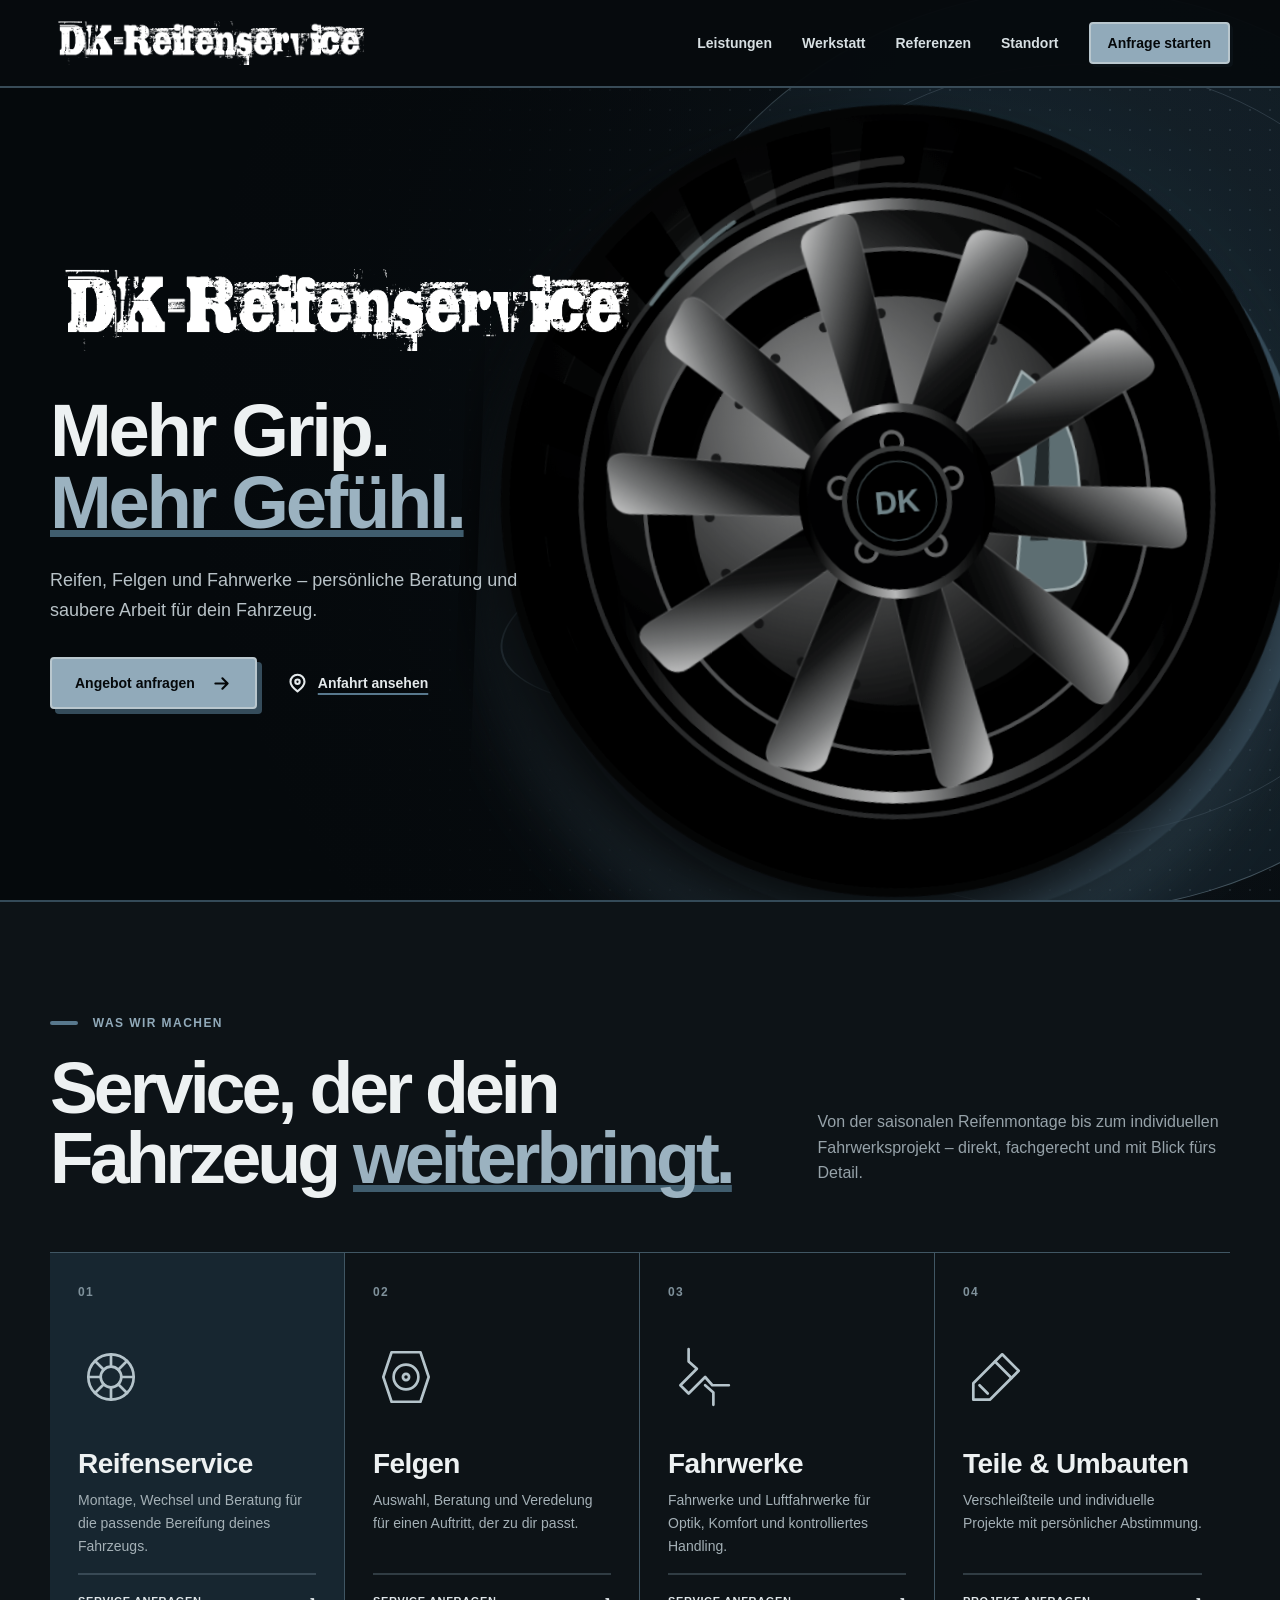
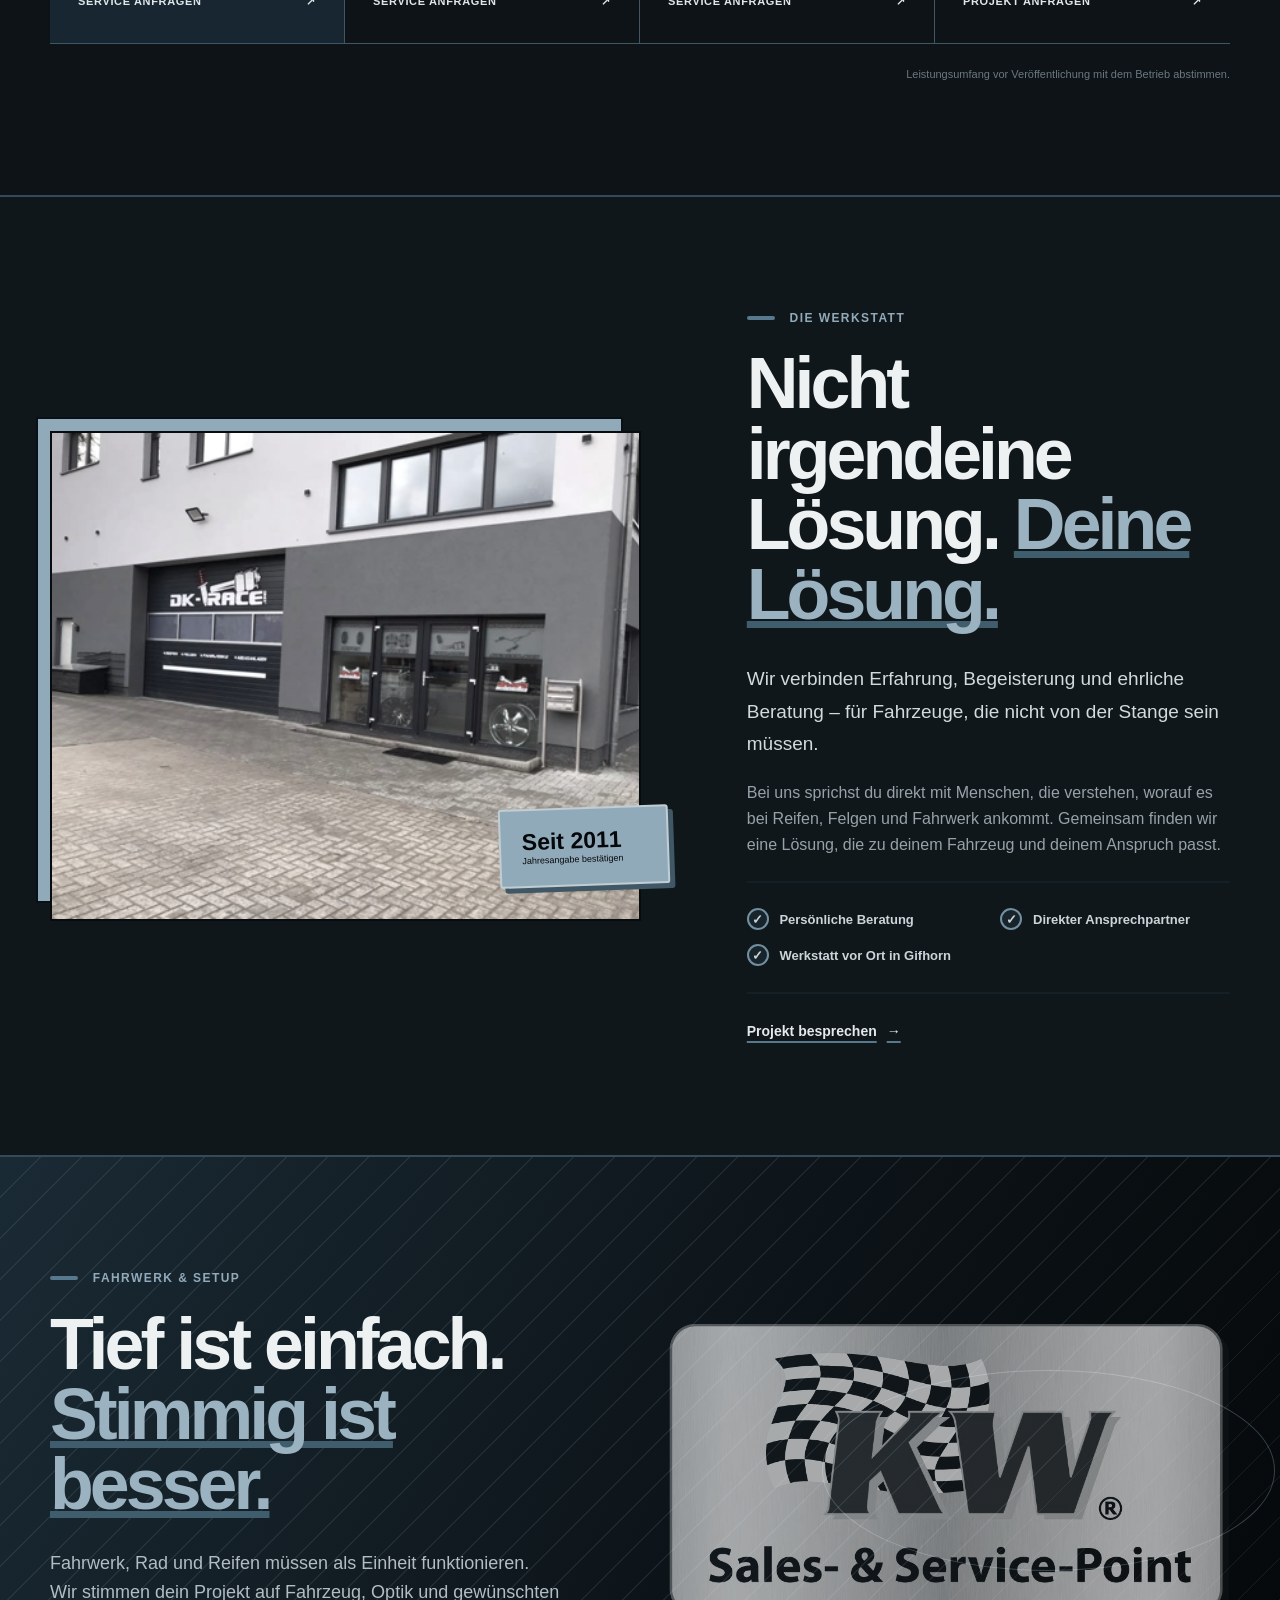
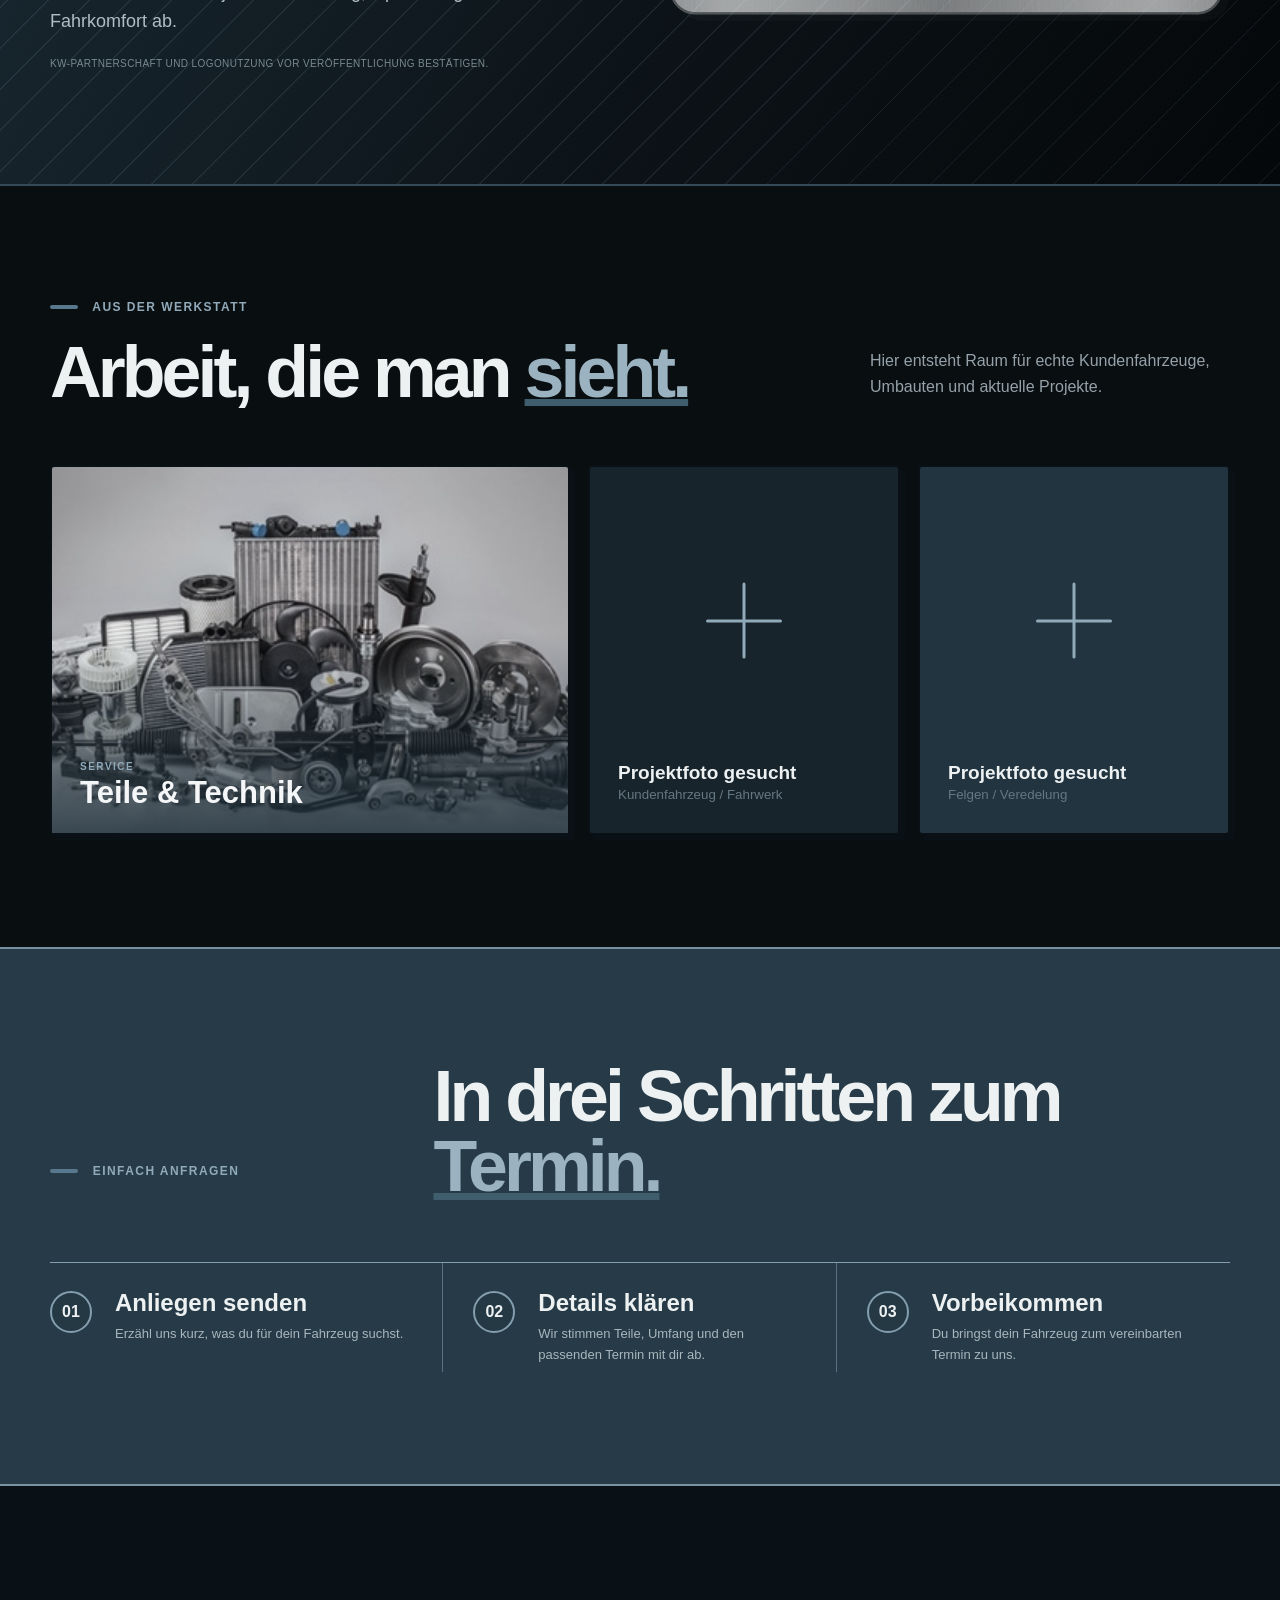
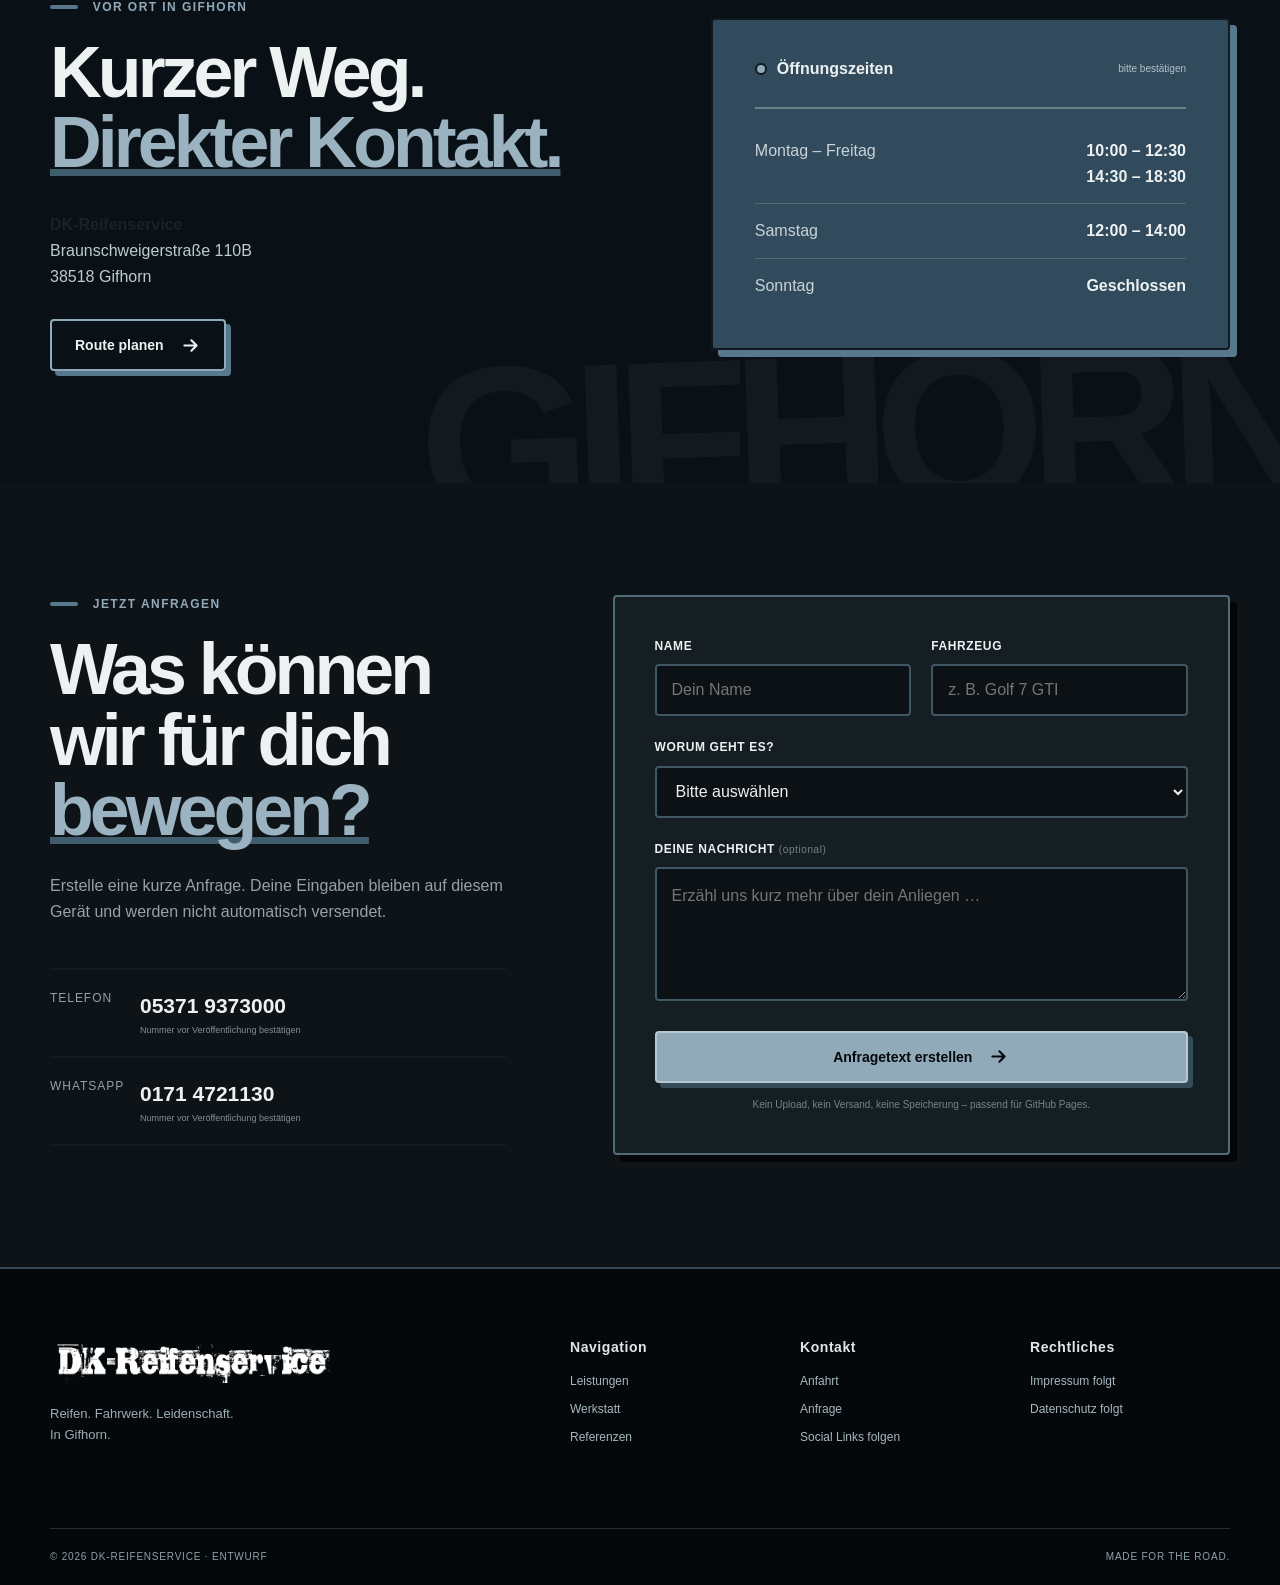
==== commit 9bacfb51: "added pics" ====
--- a/index.html
+++ b/index.html
@@ -201,6 +201,29 @@
             </ul>
             <a class="text-link" href="#kontakt">Projekt besprechen <span>→</span></a>
           </div>
+        </div>
+      </section>
+
+      <section class="section specialization" aria-labelledby="specialization-title">
+        <div class="shell specialization-grid">
+          <div class="specialization-copy reveal">
+            <p class="eyebrow"><span></span> Fahrwerk & Setup</p>
+            <h2 id="specialization-title">Tief ist einfach.<br /><em>Stimmig ist besser.</em></h2>
+            <p>
+              Fahrwerk, Rad und Reifen müssen als Einheit funktionieren. Wir stimmen dein Projekt
+              auf Fahrzeug, Optik und gewünschten Fahrkomfort ab.
+            </p>
+            <small>KW-Partnerschaft und Logonutzung vor Veröffentlichung bestätigen.</small>
+          </div>
+          <figure class="specialization-visual reveal reveal-delay">
+            <img
+              src="assets/images/kw-sales-service-point.png"
+              alt="KW Sales- & Service-Point"
+              width="969"
+              height="524"
+              loading="lazy"
+            />
+          </figure>
         </div>
       </section>
 
--- a/styles.css
+++ b/styles.css
@@ -106,6 +106,16 @@
 .check-list { display: grid; grid-template-columns: 1fr 1fr; gap: 13px 24px; padding: 25px 0; margin: 24px 0; border-block: 2px solid rgba(38,59,74,.25); list-style: none; }
 .check-list li { color: #cbd5d9; font-size: 13px; font-weight: 700; }
 .check-list span { display: inline-grid; place-items: center; width: 22px; height: 22px; margin-right: 7px; border: 2px solid #7390a1; border-radius: 50%; background: #18242b; }
+
+.specialization { position: relative; overflow: hidden; background: linear-gradient(115deg, #1a2a34 0%, #0b1115 62%, #05080a 100%); border-bottom: 2px solid #344a58; }
+.specialization::before { content: ""; position: absolute; inset: 0; opacity: .12; background-image: repeating-linear-gradient(135deg, transparent 0 28px, #91aaba 28px 29px); pointer-events: none; }
+.specialization-grid { position: relative; display: grid; grid-template-columns: .95fr 1.05fr; gap: 9%; align-items: center; }
+.specialization-copy h2 { font-size: clamp(48px, 5.6vw, 76px); letter-spacing: -.055em; }
+.specialization-copy > p:not(.eyebrow) { max-width: 540px; margin: 30px 0 20px; color: #b1bdc3; font-size: 18px; }
+.specialization-copy small { display: block; color: #788991; font-size: 10px; letter-spacing: .04em; text-transform: uppercase; }
+.specialization-visual { position: relative; margin: 0; }
+.specialization-visual::before { content: ""; position: absolute; width: 80%; height: 65%; right: -8%; top: 50%; border: 1px solid rgba(145,170,186,.35); border-radius: 50%; transform: translateY(-50%); }
+.specialization-visual img { position: relative; width: 100%; height: auto; filter: grayscale(1) contrast(1.15) brightness(.78); mix-blend-mode: screen; opacity: .82; }
 
 .references { background: #090e11; }
 .reference-grid { display: grid; grid-template-columns: 1.25fr .75fr .75fr; gap: 18px; }
@@ -215,6 +225,7 @@
   .service-grid { grid-template-columns: 1fr 1fr; }
   .workshop-grid { gap: 7%; }
   .workshop-image img { min-height: 430px; }
+  .specialization-grid { gap: 5%; }
   .reference-grid { grid-template-columns: 1fr 1fr; }
   .reference-card-photo { grid-column: 1 / -1; }
   .reference-card { min-height: 300px; }
@@ -244,6 +255,9 @@
   .service-card { min-height: 330px; border-right: 0; border-bottom: 1px solid #405663; }
   .card-icon { margin: 28px 0; }
   .workshop-grid, .location-grid, .contact-grid { grid-template-columns: 1fr; gap: 55px; }
+  .specialization-grid { grid-template-columns: 1fr; gap: 48px; }
+  .specialization-copy h2 { font-size: clamp(43px, 13vw, 62px); }
+  .specialization-visual { width: min(100%, 560px); }
   .workshop-image img { min-height: 360px; }
   .image-label { right: -6px; bottom: 18px; }
   .check-list { grid-template-columns: 1fr; }
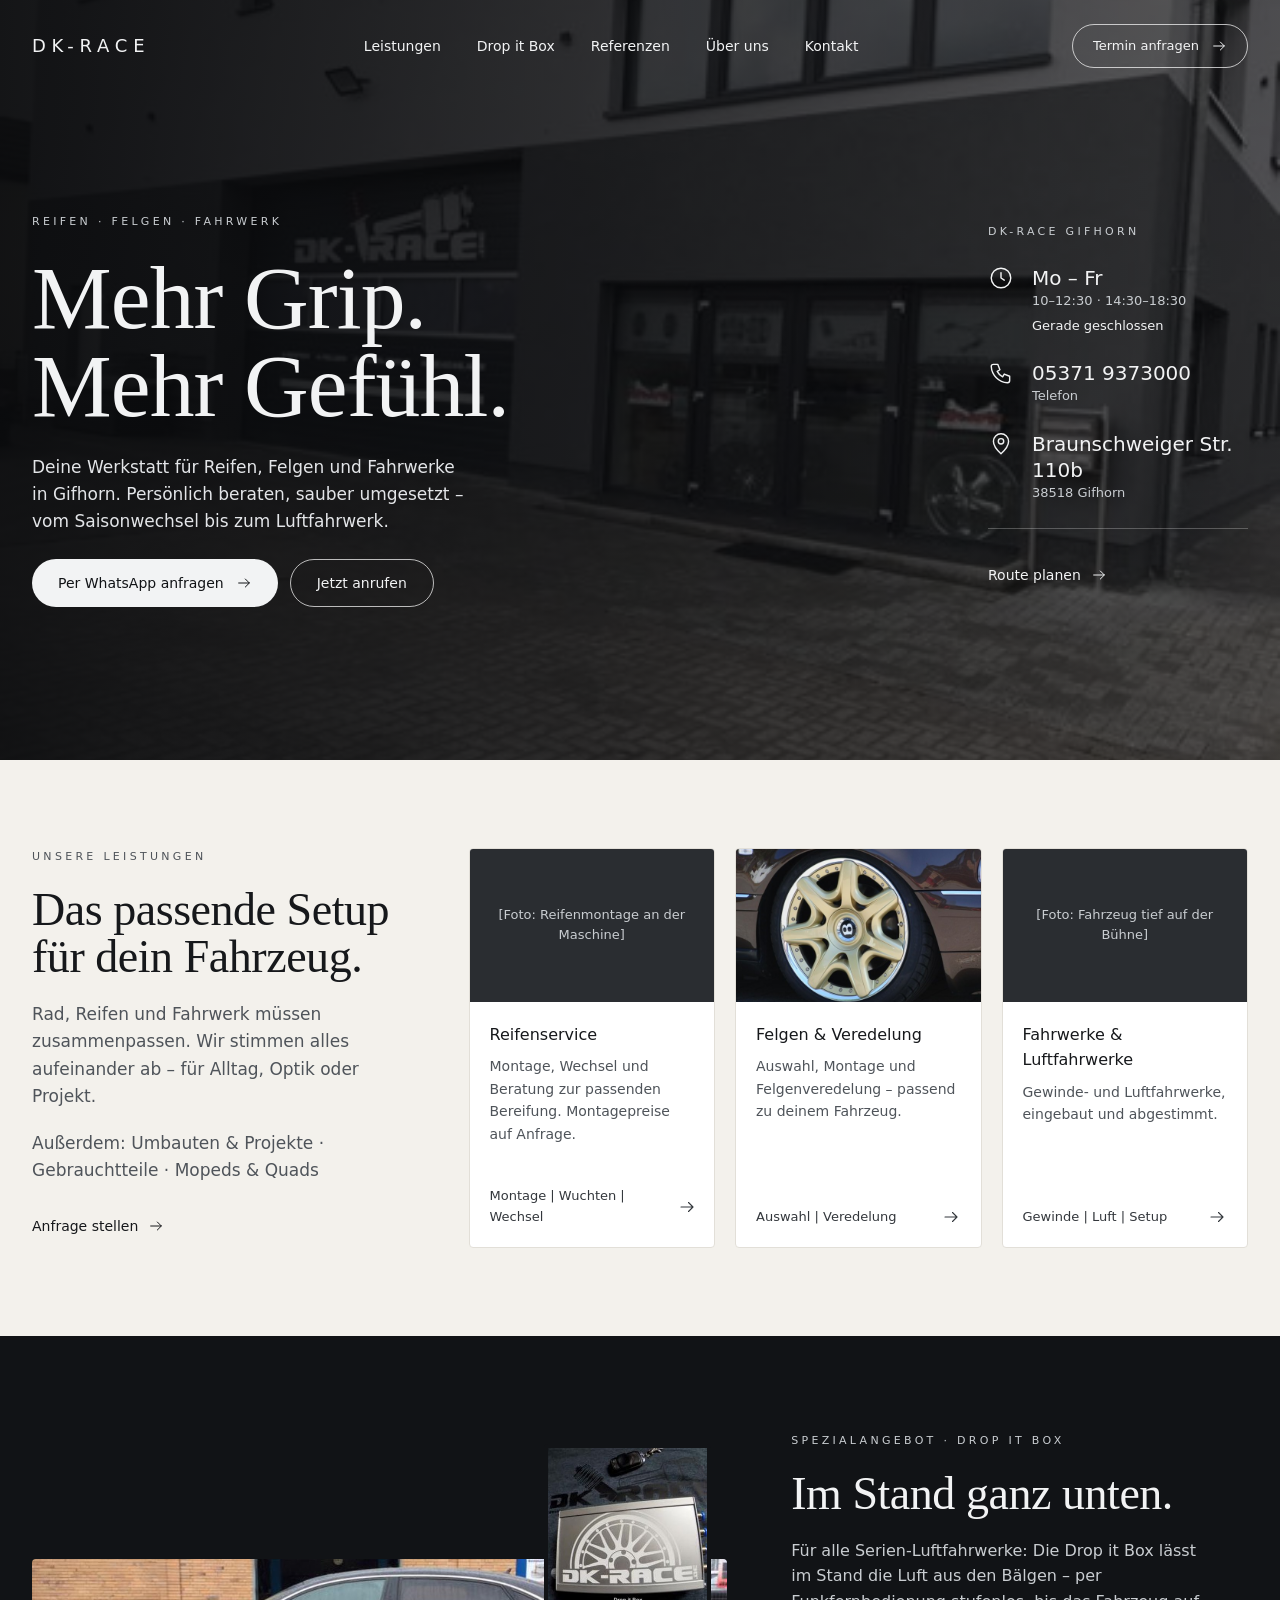
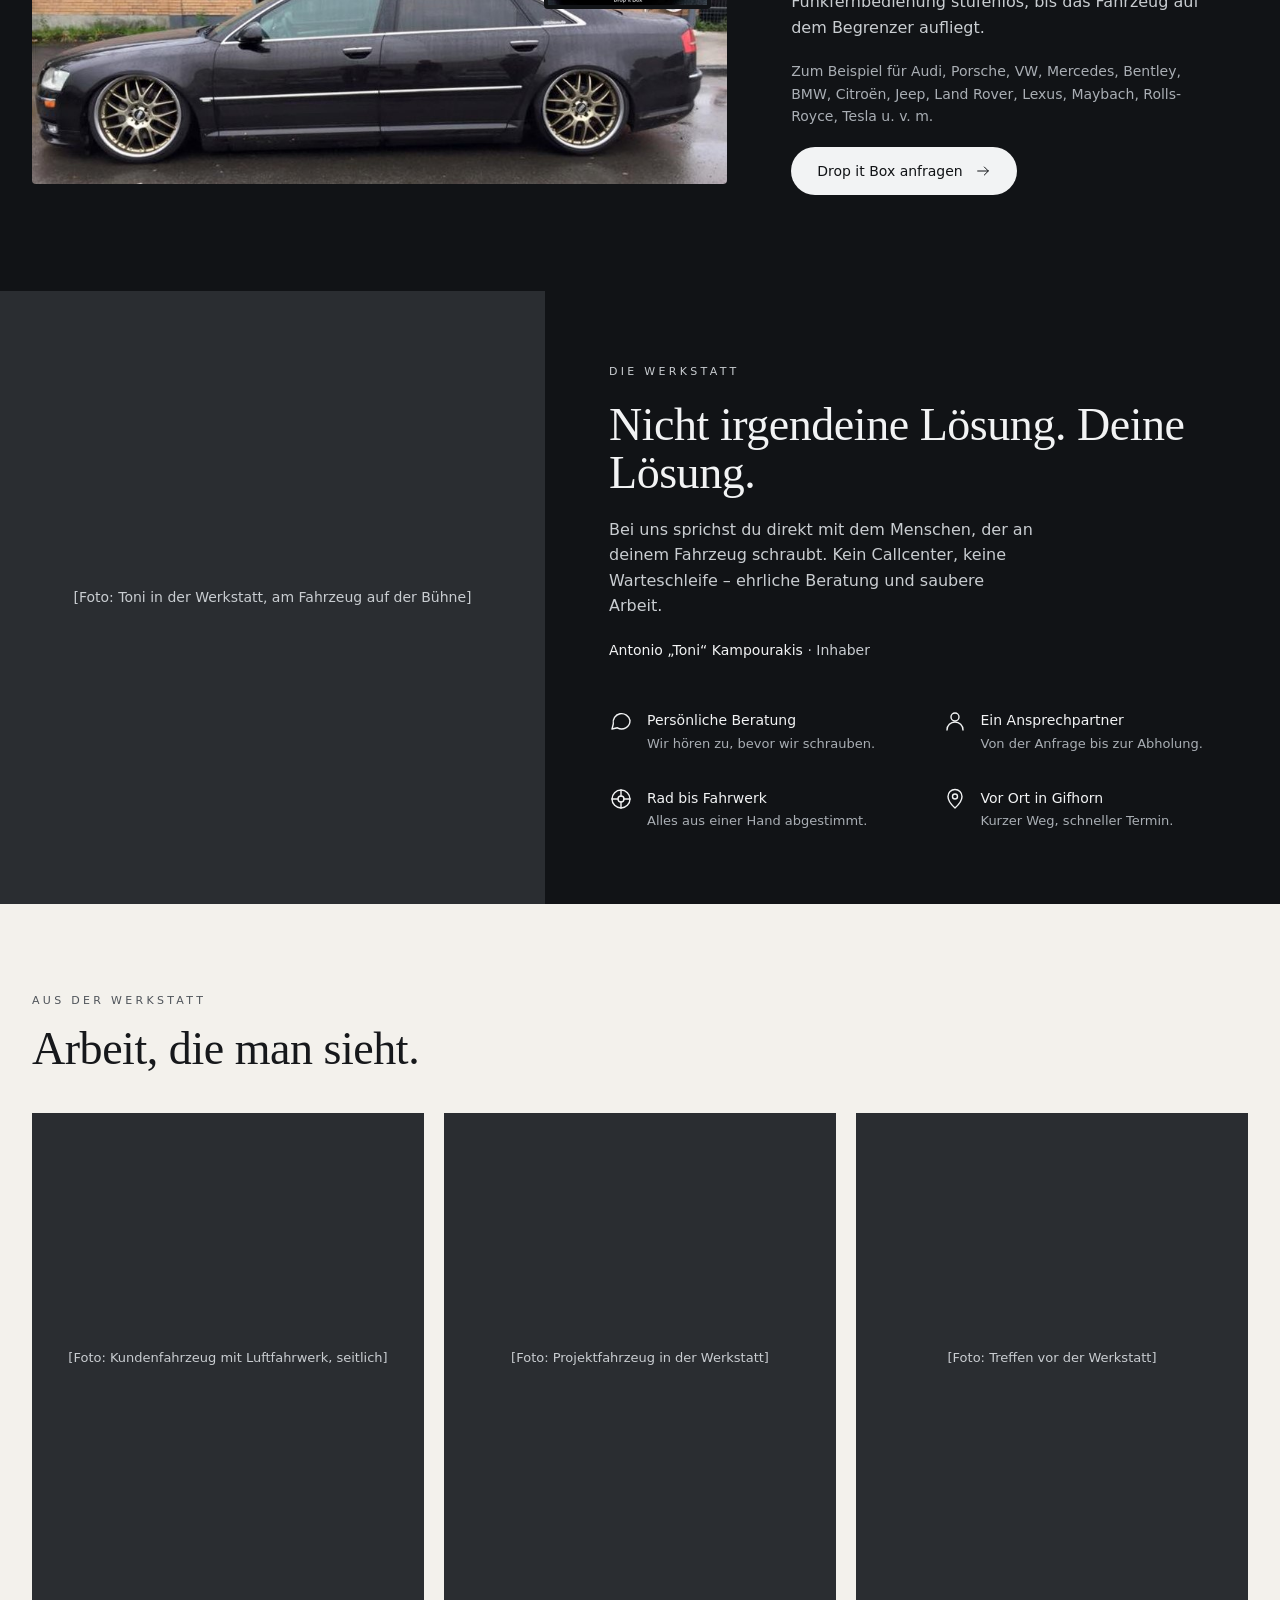
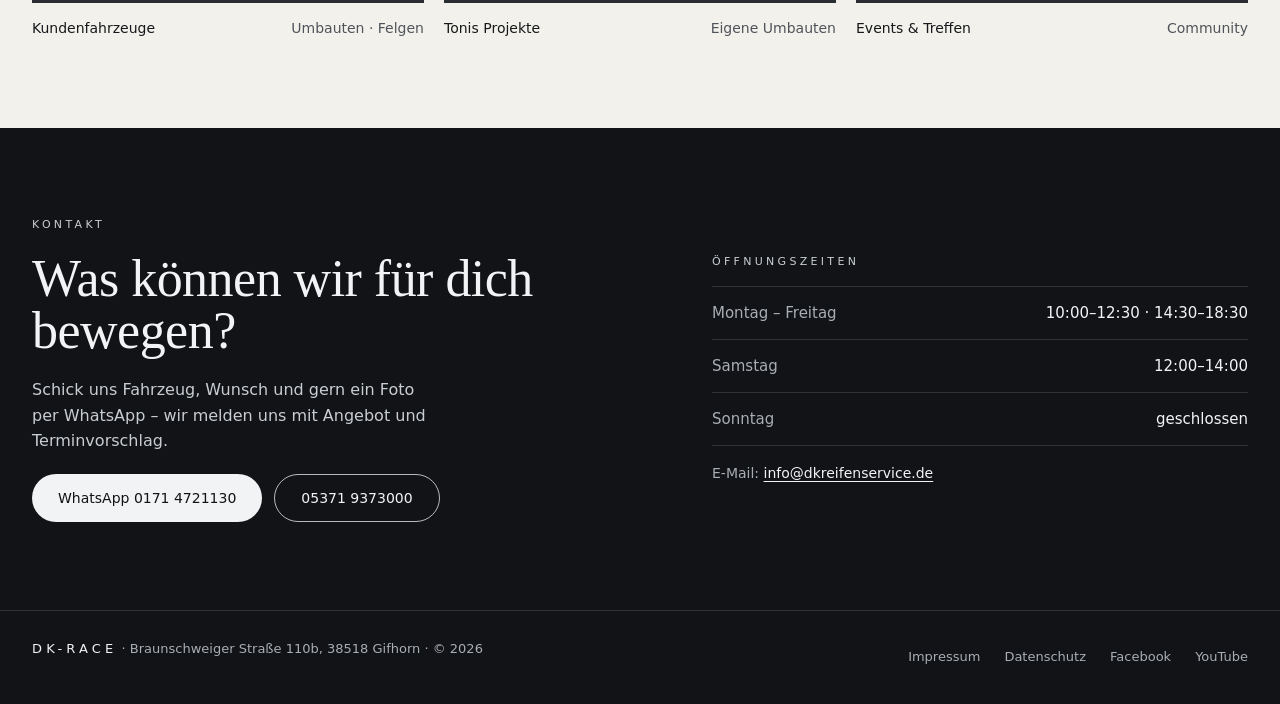
==== commit c0e31e72: "Redesign: schlanke Startseite im Editorial-Stil - Neue Startseite: Vollbild-Hero, Leistungen, Drop i" ====
--- a/index.html
+++ b/index.html
@@ -1,415 +1,222 @@
 <!doctype html>
 <html lang="de">
-  <head>
-    <meta charset="UTF-8" />
-    <meta name="viewport" content="width=device-width, initial-scale=1.0" />
-    <meta
-      name="description"
-      content="Erster Website-Entwurf für DK-Reifenservice – Reifen, Fahrwerke und Fahrzeugservice in Gifhorn."
-    />
-    <meta name="theme-color" content="#090e12" />
-    <meta property="og:title" content="DK-Reifenservice | Reifen & Fahrwerk in Gifhorn" />
-    <meta
-      property="og:description"
-      content="Persönlicher Reifen- und Fahrzeugservice in Gifhorn."
-    />
-    <meta property="og:type" content="website" />
-    <title>DK-Reifenservice | Reifen & Fahrwerk in Gifhorn</title>
-    <link rel="icon" href="favicon.svg" type="image/svg+xml" />
-    <link rel="stylesheet" href="styles.css" />
-    <script defer src="script.js"></script>
-  </head>
-  <body>
-    <a class="skip-link" href="#main">Zum Inhalt springen</a>
-
-    <header class="site-header" data-header>
-      <div class="shell header-inner">
-        <a class="brand" href="#top" aria-label="DK-Reifenservice Startseite">
-          <img
-            class="brand-logo"
-            src="assets/images/dk-reifenservice-logo-transparent.png"
-            alt="DK-Reifenservice"
-            width="720"
-            height="100"
-          />
-        </a>
-
-        <button
-          class="menu-toggle"
-          type="button"
-          aria-expanded="false"
-          aria-controls="main-navigation"
-          data-menu-toggle
-        >
-          <span class="sr-only">Menü öffnen</span>
-          <span></span><span></span><span></span>
-        </button>
-
-        <nav class="main-nav" id="main-navigation" aria-label="Hauptnavigation" data-navigation>
-          <a href="#leistungen">Leistungen</a>
-          <a href="#werkstatt">Werkstatt</a>
-          <a href="#referenzen">Referenzen</a>
-          <a href="#standort">Standort</a>
-          <a class="button button-small" href="#kontakt">Anfrage starten</a>
-        </nav>
-      </div>
+<head>
+  <meta charset="utf-8">
+  <meta name="viewport" content="width=device-width, initial-scale=1">
+  <title>DK-Race | Reifen, Felgen &amp; Fahrwerke in Gifhorn</title>
+  <meta name="description" content="DK-Race / DK-Reifenservice in Gifhorn: Reifenservice, Felgen und Felgenveredelung, Fahrwerke und Luftfahrwerke. Persönliche Beratung bei Antonio Kampourakis.">
+  <meta property="og:type" content="website">
+  <meta property="og:title" content="DK-Race – Reifen, Felgen &amp; Fahrwerke in Gifhorn">
+  <meta property="og:description" content="Persönlich beraten, sauber umgesetzt – vom Saisonwechsel bis zum Luftfahrwerk.">
+  <meta property="og:image" content="assets/images/workshop-exterior.jpg">
+  <meta name="theme-color" content="#111316">
+  <link rel="icon" href="favicon.svg" type="image/svg+xml">
+  <link rel="stylesheet" href="styles.css">
+  <script src="script.js" defer></script>
+  <script type="application/ld+json">
+  {
+    "@context": "https://schema.org",
+    "@type": "AutoRepair",
+    "name": "DK-Reifenservice / DK-Race",
+    "founder": "Antonio Kampourakis",
+    "image": "assets/images/workshop-exterior.jpg",
+    "telephone": "+49 5371 9373000",
+    "email": "info@dkreifenservice.de",
+    "address": {
+      "@type": "PostalAddress",
+      "streetAddress": "Braunschweiger Straße 110b",
+      "postalCode": "38518",
+      "addressLocality": "Gifhorn",
+      "addressCountry": "DE"
+    },
+    "openingHoursSpecification": [
+      { "@type": "OpeningHoursSpecification", "dayOfWeek": ["Monday","Tuesday","Wednesday","Thursday","Friday"], "opens": "10:00", "closes": "12:30" },
+      { "@type": "OpeningHoursSpecification", "dayOfWeek": ["Monday","Tuesday","Wednesday","Thursday","Friday"], "opens": "14:30", "closes": "18:30" },
+      { "@type": "OpeningHoursSpecification", "dayOfWeek": "Saturday", "opens": "12:00", "closes": "14:00" }
+    ]
+  }
+  </script>
+</head>
+<body>
+  <a class="skip-link" href="#inhalt">Zum Inhalt springen</a>
+
+  <section class="hero" id="top">
+    <img class="hero__bg" src="assets/images/workshop-exterior.jpg" alt="" width="508" height="381" fetchpriority="high">
+
+    <header class="header wrap">
+      <a class="wordmark" href="#top" aria-label="DK-Race – Startseite">DK-RACE</a>
+      <button class="menu-toggle" type="button" aria-expanded="false" aria-controls="nav" data-menu-toggle>
+        <span class="sr-only">Menü</span>
+        <svg width="24" height="24" viewBox="0 0 24 24" aria-hidden="true"><path d="M4 7h16M4 12h16M4 17h16"/></svg>
+      </button>
+      <nav class="nav" id="nav" aria-label="Hauptnavigation">
+        <a href="#leistungen">Leistungen</a>
+        <a href="#dropitbox">Drop it Box</a>
+        <a href="#referenzen">Referenzen</a>
+        <a href="#werkstatt">Über uns</a>
+        <a href="#kontakt">Kontakt</a>
+      </nav>
+      <a class="btn btn--ghost btn--sm header__cta" href="https://wa.me/491714721130">Termin anfragen <svg class="arrow" viewBox="0 0 24 24" aria-hidden="true"><path d="M4 12h16M14 6l6 6-6 6"/></svg></a>
     </header>
 
-    <main id="main">
-      <section class="hero" id="top">
-        <div class="hero-grid" aria-hidden="true"></div>
-        <div class="hero-glow" aria-hidden="true"></div>
-        <div class="shell hero-inner">
-          <div class="hero-copy reveal">
-            <img
-              class="hero-brand-logo"
-              src="assets/images/dk-reifenservice-logo-transparent.png"
-              alt="DK-Reifenservice"
-              width="720"
-              height="100"
-            />
-            <h1>Mehr Grip.<br /><em>Mehr Gefühl.</em></h1>
-            <p class="hero-lead">
-              Reifen, Felgen und Fahrwerke – persönliche Beratung und saubere Arbeit für dein Fahrzeug.
-            </p>
-            <div class="hero-actions">
-              <a class="button" href="#kontakt">
-                Angebot anfragen
-                <svg aria-hidden="true" viewBox="0 0 24 24">
-                  <path d="M5 12h14M13 6l6 6-6 6" />
-                </svg>
-              </a>
-              <a class="text-link" href="#standort">
-                <svg aria-hidden="true" viewBox="0 0 24 24">
-                  <path d="M20 10c0 5-8 11-8 11S4 15 4 10a8 8 0 1 1 16 0Z" />
-                  <circle cx="12" cy="10" r="2.5" />
-                </svg>
-                Anfahrt ansehen
-              </a>
+    <div class="hero__body wrap">
+      <div class="hero__text">
+        <p class="eyebrow">Reifen · Felgen · Fahrwerk</p>
+        <h1>Mehr Grip.<br>Mehr Gefühl.</h1>
+        <p class="lead">Deine Werkstatt für Reifen, Felgen und Fahrwerke in Gifhorn. Persönlich beraten, sauber umgesetzt – vom Saisonwechsel bis zum Luftfahrwerk.</p>
+        <div class="actions">
+          <a class="btn btn--solid" href="https://wa.me/491714721130">Per WhatsApp anfragen <svg class="arrow" viewBox="0 0 24 24" aria-hidden="true"><path d="M4 12h16M14 6l6 6-6 6"/></svg></a>
+          <a class="btn btn--ghost" href="tel:+4953719373000">Jetzt anrufen</a>
+        </div>
+      </div>
+
+      <aside class="glance" aria-label="Auf einen Blick">
+        <p class="eyebrow">DK-Race Gifhorn</p>
+        <div class="glance__row">
+          <svg class="icon" viewBox="0 0 24 24" aria-hidden="true"><circle cx="12" cy="12" r="9"/><path d="M12 7v5l3 2"/></svg>
+          <div><strong>Mo – Fr</strong><span>10–12:30 · 14:30–18:30</span><span class="open-state" data-open-state></span></div>
+        </div>
+        <div class="glance__row">
+          <svg class="icon" viewBox="0 0 24 24" aria-hidden="true"><path d="M5 4h4l2 5-2.5 1.5a11 11 0 0 0 5 5L15 13l5 2v4a2 2 0 0 1-2 2A16 16 0 0 1 3 6a2 2 0 0 1 2-2"/></svg>
+          <div><a href="tel:+4953719373000"><strong>05371 9373000</strong></a><span>Telefon</span></div>
+        </div>
+        <div class="glance__row">
+          <svg class="icon" viewBox="0 0 24 24" aria-hidden="true"><path d="M12 21s-7-6.2-7-11.5a7 7 0 0 1 14 0C19 14.8 12 21 12 21z"/><circle cx="12" cy="9.5" r="2.5"/></svg>
+          <div><strong>Braunschweiger Str. 110b</strong><span>38518 Gifhorn</span></div>
+        </div>
+        <hr>
+        <a class="link-arrow" href="https://www.openstreetmap.org/search?query=Braunschweiger%20Stra%C3%9Fe%20110b%2C%2038518%20Gifhorn" target="_blank" rel="noopener noreferrer">Route planen <svg class="arrow" viewBox="0 0 24 24" aria-hidden="true"><path d="M4 12h16M14 6l6 6-6 6"/></svg></a>
+      </aside>
+    </div>
+  </section>
+
+  <main id="inhalt">
+    <section class="light" id="leistungen" aria-labelledby="leistungen-titel">
+      <div class="wrap split">
+        <div class="split__intro">
+          <p class="eyebrow">Unsere Leistungen</p>
+          <h2 id="leistungen-titel">Das passende Setup für dein Fahrzeug.</h2>
+          <p class="muted">Rad, Reifen und Fahrwerk müssen zusammenpassen. Wir stimmen alles aufeinander ab – für Alltag, Optik oder Projekt.</p>
+          <p class="small muted">Außerdem: Umbauten &amp; Projekte · Gebrauchtteile · Mopeds &amp; Quads</p>
+          <a class="link-arrow" href="#kontakt">Anfrage stellen <svg class="arrow" viewBox="0 0 24 24" aria-hidden="true"><path d="M4 12h16M14 6l6 6-6 6"/></svg></a>
+        </div>
+        <div class="cards">
+          <article class="card">
+            <div class="ph ph--card">[Foto: Reifenmontage an der Maschine]</div>
+            <div class="card__body">
+              <h3>Reifenservice</h3>
+              <p>Montage, Wechsel und Beratung zur passenden Bereifung. Montagepreise auf Anfrage.</p>
+              <div class="card__meta"><span>Montage | Wuchten | Wechsel</span><a href="https://wa.me/491714721130" aria-label="Reifenservice anfragen"><svg class="arrow" viewBox="0 0 24 24" aria-hidden="true"><path d="M4 12h16M14 6l6 6-6 6"/></svg></a></div>
             </div>
+          </article>
+          <article class="card">
+            <img src="assets/images/felge-veredelung.jpg" alt="Mehrteilige Felge mit goldenem Stern und poliertem Felgenbett an einer Limousine" width="640" height="480" loading="lazy">
+            <div class="card__body">
+              <h3>Felgen &amp; Veredelung</h3>
+              <p>Auswahl, Montage und Felgenveredelung – passend zu deinem Fahrzeug.</p>
+              <div class="card__meta"><span>Auswahl | Veredelung</span><a href="https://wa.me/491714721130" aria-label="Felgen anfragen"><svg class="arrow" viewBox="0 0 24 24" aria-hidden="true"><path d="M4 12h16M14 6l6 6-6 6"/></svg></a></div>
+            </div>
+          </article>
+          <article class="card">
+            <div class="ph ph--card">[Foto: Fahrzeug tief auf der Bühne]</div>
+            <div class="card__body">
+              <h3>Fahrwerke &amp; Luftfahrwerke</h3>
+              <p>Gewinde- und Luftfahrwerke, eingebaut und abgestimmt.</p>
+              <div class="card__meta"><span>Gewinde | Luft | Setup</span><a href="https://wa.me/491714721130" aria-label="Fahrwerk anfragen"><svg class="arrow" viewBox="0 0 24 24" aria-hidden="true"><path d="M4 12h16M14 6l6 6-6 6"/></svg></a></div>
+            </div>
+          </article>
+        </div>
+      </div>
+    </section>
+
+    <section class="drop" id="dropitbox" aria-labelledby="drop-titel">
+      <div class="drop__media">
+        <img class="drop__car" src="assets/images/dropitbox-audi.jpg" alt="Schwarze Limousine mit Luftfahrwerk, im Stand komplett abgesenkt, vor der Werkstatt" width="924" height="298" loading="lazy">
+        <img class="drop__box" src="assets/images/dropitbox.jpg" alt="Drop it Box: Steuergerät mit DK-Race-Gravur und Funkfernbedienung" width="295" height="292" loading="lazy">
+      </div>
+      <div class="drop__text">
+        <p class="eyebrow">Spezialangebot · Drop it Box</p>
+        <h2 id="drop-titel">Im Stand ganz unten.</h2>
+        <p class="muted">Für alle Serien-Luftfahrwerke: Die Drop it Box lässt im Stand die Luft aus den Bälgen – per Funkfernbedienung stufenlos, bis das Fahrzeug auf dem Begrenzer aufliegt.</p>
+        <p class="small">Zum Beispiel für Audi, Porsche, VW, Mercedes, Bentley, BMW, Citroën, Jeep, Land Rover, Lexus, Maybach, Rolls-Royce, Tesla u. v. m.</p>
+        <div class="actions">
+          <a class="btn btn--solid" href="https://wa.me/491714721130">Drop it Box anfragen <svg class="arrow" viewBox="0 0 24 24" aria-hidden="true"><path d="M4 12h16M14 6l6 6-6 6"/></svg></a>
+        </div>
+      </div>
+    </section>
+
+    <section class="about" id="werkstatt" aria-labelledby="werkstatt-titel">
+      <div class="ph about__img">[Foto: Toni in der Werkstatt, am Fahrzeug auf der Bühne]</div>
+      <div class="about__body">
+        <div class="about__text">
+          <p class="eyebrow">Die Werkstatt</p>
+          <h2 id="werkstatt-titel">Nicht irgendeine Lösung. Deine Lösung.</h2>
+          <p class="muted">Bei uns sprichst du direkt mit dem Menschen, der an deinem Fahrzeug schraubt. Kein Callcenter, keine Warteschleife – ehrliche Beratung und saubere Arbeit.</p>
+          <p class="small">Antonio „Toni“ Kampourakis <span class="muted">· Inhaber</span></p>
+        </div>
+        <ul class="features">
+          <li><svg class="icon" viewBox="0 0 24 24" aria-hidden="true"><path d="M21 11.5a8.4 8.4 0 0 1-12.6 7.3L3 20l1.3-5.2A8.5 8.5 0 1 1 21 11.5z"/></svg><div><h3>Persönliche Beratung</h3><p>Wir hören zu, bevor wir schrauben.</p></div></li>
+          <li><svg class="icon" viewBox="0 0 24 24" aria-hidden="true"><circle cx="12" cy="8" r="4"/><path d="M4 21a8 8 0 0 1 16 0"/></svg><div><h3>Ein Ansprechpartner</h3><p>Von der Anfrage bis zur Abholung.</p></div></li>
+          <li><svg class="icon" viewBox="0 0 24 24" aria-hidden="true"><circle cx="12" cy="12" r="9"/><circle cx="12" cy="12" r="3"/><path d="M12 3v6M12 15v6M3 12h6M15 12h6"/></svg><div><h3>Rad bis Fahrwerk</h3><p>Alles aus einer Hand abgestimmt.</p></div></li>
+          <li><svg class="icon" viewBox="0 0 24 24" aria-hidden="true"><path d="M12 21s-7-6.2-7-11.5a7 7 0 0 1 14 0C19 14.8 12 21 12 21z"/><circle cx="12" cy="9.5" r="2.5"/></svg><div><h3>Vor Ort in Gifhorn</h3><p>Kurzer Weg, schneller Termin.</p></div></li>
+        </ul>
+      </div>
+    </section>
+
+    <section class="light" id="referenzen" aria-labelledby="referenzen-titel">
+      <div class="wrap">
+        <div class="section-head">
+          <div>
+            <p class="eyebrow">Aus der Werkstatt</p>
+            <h2 id="referenzen-titel">Arbeit, die man sieht.</h2>
           </div>
-
-          <div class="hero-visual reveal reveal-delay">
-            <div class="wheel-stage" aria-hidden="true">
-              <span class="wheel-shadow"></span>
-              <img src="assets/images/hero-wheel.svg" alt="" width="680" height="680" />
-            </div>
+        </div>
+        <div class="gallery">
+          <figure><div class="ph ph--tall">[Foto: Kundenfahrzeug mit Luftfahrwerk, seitlich]</div><figcaption><span>Kundenfahrzeuge</span><span class="muted">Umbauten · Felgen</span></figcaption></figure>
+          <figure><div class="ph ph--tall">[Foto: Projektfahrzeug in der Werkstatt]</div><figcaption><span>Tonis Projekte</span><span class="muted">Eigene Umbauten</span></figcaption></figure>
+          <figure><div class="ph ph--tall">[Foto: Treffen vor der Werkstatt]</div><figcaption><span>Events &amp; Treffen</span><span class="muted">Community</span></figcaption></figure>
+        </div>
+      </div>
+    </section>
+
+    <section class="contact" id="kontakt" aria-labelledby="kontakt-titel">
+      <div class="wrap split split--center">
+        <div class="contact__text">
+          <p class="eyebrow">Kontakt</p>
+          <h2 id="kontakt-titel">Was können wir für dich bewegen?</h2>
+          <p class="muted">Schick uns Fahrzeug, Wunsch und gern ein Foto per WhatsApp – wir melden uns mit Angebot und Terminvorschlag.</p>
+          <div class="actions">
+            <a class="btn btn--solid" href="https://wa.me/491714721130">WhatsApp 0171 4721130</a>
+            <a class="btn btn--ghost" href="tel:+4953719373000">05371 9373000</a>
           </div>
         </div>
-      </section>
-
-      <section class="section services" id="leistungen">
-        <div class="shell">
-          <div class="section-heading reveal">
-            <div>
-              <p class="eyebrow"><span></span> Was wir machen</p>
-              <h2>Service, der dein Fahrzeug <em>weiterbringt.</em></h2>
-            </div>
-            <p>
-              Von der saisonalen Reifenmontage bis zum individuellen Fahrwerksprojekt – direkt,
-              fachgerecht und mit Blick fürs Detail.
-            </p>
-          </div>
-
-          <div class="service-grid">
-            <article class="service-card service-card-featured reveal">
-              <span class="card-index">01</span>
-              <svg class="card-icon" aria-hidden="true" viewBox="0 0 64 64">
-                <circle cx="32" cy="32" r="22" />
-                <circle cx="32" cy="32" r="10" />
-                <path d="M32 10v12M32 42v12M10 32h12M42 32h12M16.5 16.5l8.5 8.5M39 39l8.5 8.5M47.5 16.5 39 25M25 39l-8.5 8.5" />
-              </svg>
-              <div>
-                <h3>Reifenservice</h3>
-                <p>Montage, Wechsel und Beratung für die passende Bereifung deines Fahrzeugs.</p>
-              </div>
-              <a href="#kontakt" aria-label="Reifenservice anfragen">Service anfragen <span>↗</span></a>
-            </article>
-
-            <article class="service-card reveal">
-              <span class="card-index">02</span>
-              <svg class="card-icon" aria-hidden="true" viewBox="0 0 64 64">
-                <path d="M18 8h28l8 24-8 24H18L10 32 18 8Z" />
-                <circle cx="32" cy="32" r="12" />
-                <circle cx="32" cy="32" r="3" />
-              </svg>
-              <div>
-                <h3>Felgen</h3>
-                <p>Auswahl, Beratung und Veredelung für einen Auftritt, der zu dir passt.</p>
-              </div>
-              <a href="#kontakt" aria-label="Felgen anfragen">Service anfragen <span>↗</span></a>
-            </article>
-
-            <article class="service-card reveal">
-              <span class="card-index">03</span>
-              <svg class="card-icon" aria-hidden="true" viewBox="0 0 64 64">
-                <path d="M20 5v12l8 7-16 16 8 8 16-16 7 8h16M44 59V47l-8-7" />
-              </svg>
-              <div>
-                <h3>Fahrwerke</h3>
-                <p>Fahrwerke und Luftfahrwerke für Optik, Komfort und kontrolliertes Handling.</p>
-              </div>
-              <a href="#kontakt" aria-label="Fahrwerk anfragen">Service anfragen <span>↗</span></a>
-            </article>
-
-            <article class="service-card reveal">
-              <span class="card-index">04</span>
-              <svg class="card-icon" aria-hidden="true" viewBox="0 0 64 64">
-                <path d="m38 10 16 16-28 28H10V38L38 10Z" />
-                <path d="m31 17 16 16M16 40l8 8" />
-              </svg>
-              <div>
-                <h3>Teile & Umbauten</h3>
-                <p>Verschleißteile und individuelle Projekte mit persönlicher Abstimmung.</p>
-              </div>
-              <a href="#kontakt" aria-label="Umbau anfragen">Projekt anfragen <span>↗</span></a>
-            </article>
-          </div>
-          <p class="content-status">Leistungsumfang vor Veröffentlichung mit dem Betrieb abstimmen.</p>
-        </div>
-      </section>
-
-      <section class="section workshop" id="werkstatt">
-        <div class="shell workshop-grid">
-          <div class="workshop-image reveal">
-            <img
-              src="assets/images/workshop-exterior.png"
-              alt="Außenansicht der DK-Race Werkstatt in Gifhorn"
-              width="508"
-              height="381"
-              loading="lazy"
-            />
-            <div class="image-label"><span>Seit 2011</span><small>Jahresangabe bestätigen</small></div>
-          </div>
-
-          <div class="workshop-copy reveal">
-            <p class="eyebrow"><span></span> Die Werkstatt</p>
-            <h2>Nicht irgendeine Lösung. <em>Deine Lösung.</em></h2>
-            <p class="large-copy">
-              Wir verbinden Erfahrung, Begeisterung und ehrliche Beratung – für Fahrzeuge, die nicht
-              von der Stange sein müssen.
-            </p>
-            <p>
-              Bei uns sprichst du direkt mit Menschen, die verstehen, worauf es bei Reifen, Felgen und
-              Fahrwerk ankommt. Gemeinsam finden wir eine Lösung, die zu deinem Fahrzeug und deinem
-              Anspruch passt.
-            </p>
-            <ul class="check-list">
-              <li><span>✓</span> Persönliche Beratung</li>
-              <li><span>✓</span> Direkter Ansprechpartner</li>
-              <li><span>✓</span> Werkstatt vor Ort in Gifhorn</li>
-            </ul>
-            <a class="text-link" href="#kontakt">Projekt besprechen <span>→</span></a>
-          </div>
-        </div>
-      </section>
-
-      <section class="section specialization" aria-labelledby="specialization-title">
-        <div class="shell specialization-grid">
-          <div class="specialization-copy reveal">
-            <p class="eyebrow"><span></span> Fahrwerk & Setup</p>
-            <h2 id="specialization-title">Tief ist einfach.<br /><em>Stimmig ist besser.</em></h2>
-            <p>
-              Fahrwerk, Rad und Reifen müssen als Einheit funktionieren. Wir stimmen dein Projekt
-              auf Fahrzeug, Optik und gewünschten Fahrkomfort ab.
-            </p>
-            <small>KW-Partnerschaft und Logonutzung vor Veröffentlichung bestätigen.</small>
-          </div>
-          <figure class="specialization-visual reveal reveal-delay">
-            <img
-              src="assets/images/kw-sales-service-point.png"
-              alt="KW Sales- & Service-Point"
-              width="969"
-              height="524"
-              loading="lazy"
-            />
-          </figure>
-        </div>
-      </section>
-
-      <section class="section references" id="referenzen">
-        <div class="shell">
-          <div class="section-heading compact reveal">
-            <div>
-              <p class="eyebrow"><span></span> Aus der Werkstatt</p>
-              <h2>Arbeit, die man <em>sieht.</em></h2>
-            </div>
-            <p>Hier entsteht Raum für echte Kundenfahrzeuge, Umbauten und aktuelle Projekte.</p>
-          </div>
-
-          <div class="reference-grid">
-            <article class="reference-card reference-card-photo reveal">
-              <img
-                src="assets/images/vehicle-parts.png"
-                alt="Auswahl verschiedener Fahrzeug- und Verschleißteile"
-                width="403"
-                height="244"
-                loading="lazy"
-              />
-              <div><span>Service</span><h3>Teile & Technik</h3></div>
-            </article>
-            <article class="reference-card reference-placeholder reveal">
-              <span class="placeholder-line"></span>
-              <p>Projektfoto gesucht</p>
-              <small>Kundenfahrzeug / Fahrwerk</small>
-            </article>
-            <article class="reference-card reference-placeholder alt reveal">
-              <span class="placeholder-line"></span>
-              <p>Projektfoto gesucht</p>
-              <small>Felgen / Veredelung</small>
-            </article>
-          </div>
-        </div>
-      </section>
-
-      <section class="section process" aria-labelledby="process-title">
-        <div class="shell">
-          <div class="process-header reveal">
-            <p class="eyebrow"><span></span> Einfach anfragen</p>
-            <h2 id="process-title">In drei Schritten zum <em>Termin.</em></h2>
-          </div>
-          <ol class="process-list">
-            <li class="reveal">
-              <span>01</span>
-              <div><h3>Anliegen senden</h3><p>Erzähl uns kurz, was du für dein Fahrzeug suchst.</p></div>
-            </li>
-            <li class="reveal">
-              <span>02</span>
-              <div><h3>Details klären</h3><p>Wir stimmen Teile, Umfang und den passenden Termin mit dir ab.</p></div>
-            </li>
-            <li class="reveal">
-              <span>03</span>
-              <div><h3>Vorbeikommen</h3><p>Du bringst dein Fahrzeug zum vereinbarten Termin zu uns.</p></div>
-            </li>
-          </ol>
-        </div>
-      </section>
-
-      <section class="section location" id="standort">
-        <div class="shell location-grid">
-          <div class="location-copy reveal">
-            <p class="eyebrow"><span></span> Vor Ort in Gifhorn</p>
-            <h2>Kurzer Weg.<br /><em>Direkter Kontakt.</em></h2>
-            <address>
-              <span>DK-Reifenservice</span>
-              Braunschweigerstraße 110B<br />
-              38518 Gifhorn
-            </address>
-            <a
-              class="button button-outline"
-              href="https://www.openstreetmap.org/search?query=Braunschweigerstra%C3%9Fe%20110B%2C%2038518%20Gifhorn"
-              target="_blank"
-              rel="noopener noreferrer"
-            >
-              Route planen
-              <svg aria-hidden="true" viewBox="0 0 24 24"><path d="M5 12h14M13 6l6 6-6 6" /></svg>
-            </a>
-          </div>
-
-          <div class="hours-card reveal">
-            <div class="hours-top">
-              <div><span class="status-dot"></span><strong>Öffnungszeiten</strong></div>
-              <small>bitte bestätigen</small>
-            </div>
-            <dl>
-              <div><dt>Montag – Freitag</dt><dd>10:00 – 12:30<br />14:30 – 18:30</dd></div>
-              <div><dt>Samstag</dt><dd>12:00 – 14:00</dd></div>
-              <div><dt>Sonntag</dt><dd>Geschlossen</dd></div>
-            </dl>
-          </div>
-        </div>
-      </section>
-
-      <section class="section contact" id="kontakt">
-        <div class="shell contact-grid">
-          <div class="contact-intro reveal">
-            <p class="eyebrow"><span></span> Jetzt anfragen</p>
-            <h2>Was können wir für dich <em>bewegen?</em></h2>
-            <p>
-              Erstelle eine kurze Anfrage. Deine Eingaben bleiben auf diesem Gerät und werden nicht
-              automatisch versendet.
-            </p>
-            <div class="contact-options">
-              <div>
-                <span>Telefon</span>
-                <strong>05371 9373000</strong>
-                <small>Nummer vor Veröffentlichung bestätigen</small>
-              </div>
-              <div>
-                <span>WhatsApp</span>
-                <strong>0171 4721130</strong>
-                <small>Nummer vor Veröffentlichung bestätigen</small>
-              </div>
-            </div>
-          </div>
-
-          <form class="inquiry-form reveal" data-inquiry-form>
-            <div class="field-row">
-              <label>
-                <span>Name</span>
-                <input type="text" name="name" autocomplete="name" placeholder="Dein Name" required />
-              </label>
-              <label>
-                <span>Fahrzeug</span>
-                <input type="text" name="vehicle" placeholder="z. B. Golf 7 GTI" required />
-              </label>
-            </div>
-            <label>
-              <span>Worum geht es?</span>
-              <select name="service" required>
-                <option value="">Bitte auswählen</option>
-                <option>Reifenservice</option>
-                <option>Felgen</option>
-                <option>Fahrwerk / Luftfahrwerk</option>
-                <option>Teile / Umbau</option>
-                <option>Sonstiges</option>
-              </select>
-            </label>
-            <label>
-              <span>Deine Nachricht <small>(optional)</small></span>
-              <textarea name="message" rows="4" placeholder="Erzähl uns kurz mehr über dein Anliegen …"></textarea>
-            </label>
-            <button class="button form-submit" type="submit">
-              Anfragetext erstellen
-              <svg aria-hidden="true" viewBox="0 0 24 24"><path d="M5 12h14M13 6l6 6-6 6" /></svg>
-            </button>
-            <p class="form-hint">Kein Upload, kein Versand, keine Speicherung – passend für GitHub Pages.</p>
-            <div class="form-result" hidden data-form-result tabindex="-1">
-              <strong>Dein Anfragetext ist bereit.</strong>
-              <pre data-inquiry-text></pre>
-              <button class="copy-button" type="button" data-copy-button>Text kopieren</button>
-              <p aria-live="polite" data-copy-status></p>
-            </div>
-          </form>
-        </div>
-      </section>
-    </main>
-
-    <footer class="site-footer">
-      <div class="shell footer-main">
         <div>
-          <a class="brand brand-footer" href="#top" aria-label="DK-Reifenservice Startseite">
-            <img
-              class="brand-logo"
-              src="assets/images/dk-reifenservice-logo-transparent.png"
-              alt="DK-Reifenservice"
-              width="720"
-              height="100"
-              loading="lazy"
-            />
-          </a>
-          <p>Reifen. Fahrwerk. Leidenschaft.<br />In Gifhorn.</p>
-        </div>
-        <div class="footer-links">
-          <div><strong>Navigation</strong><a href="#leistungen">Leistungen</a><a href="#werkstatt">Werkstatt</a><a href="#referenzen">Referenzen</a></div>
-          <div><strong>Kontakt</strong><a href="#standort">Anfahrt</a><a href="#kontakt">Anfrage</a><span>Social Links folgen</span></div>
-          <div><strong>Rechtliches</strong><span>Impressum folgt</span><span>Datenschutz folgt</span></div>
-        </div>
-      </div>
-      <div class="shell footer-bottom">
-        <span>© <span data-current-year></span> DK-Reifenservice · Entwurf</span>
-        <span>Made for the road.</span>
-      </div>
-    </footer>
-  </body>
+          <table class="hours">
+            <caption class="eyebrow">Öffnungszeiten</caption>
+            <tbody>
+              <tr><th scope="row">Montag – Freitag</th><td>10:00–12:30 · 14:30–18:30</td></tr>
+              <tr><th scope="row">Samstag</th><td>12:00–14:00</td></tr>
+              <tr><th scope="row">Sonntag</th><td>geschlossen</td></tr>
+            </tbody>
+          </table>
+          <p class="small muted">E-Mail: <a href="mailto:info@dkreifenservice.de">info@dkreifenservice.de</a></p>
+        </div>
+      </div>
+    </section>
+  </main>
+
+  <footer class="footer">
+    <div class="wrap footer__inner">
+      <span><span class="wordmark wordmark--sm">DK-RACE</span> · Braunschweiger Straße 110b, 38518 Gifhorn · © <span data-year>2026</span></span>
+      <nav aria-label="Rechtliches und Social Media">
+        <a href="impressum.html">Impressum</a>
+        <a href="datenschutz.html">Datenschutz</a>
+        <a href="[FACEBOOK-URL]" rel="noopener noreferrer">Facebook</a>
+        <a href="[YOUTUBE-URL]" rel="noopener noreferrer">YouTube</a>
+      </nav>
+    </div>
+  </footer>
+
+  <a class="sticky-cta btn btn--solid" href="https://wa.me/491714721130">Per WhatsApp anfragen</a>
+</body>
 </html>
--- a/styles.css
+++ b/styles.css
@@ -1,292 +1,189 @@
+/* DK-Race – schlanke Startseite. Keine externen Ressourcen. */
+
 :root {
-  --navy: #0a1116;
-  --navy-deep: #05080a;
-  --blue: #58788d;
-  --blue-light: #91aaba;
-  --paper: #0d1317;
-  --paper-warm: #121a1f;
-  --mist: #18242b;
-  --ink: #edf1f2;
-  --muted: #96a2a9;
-  --white: #182229;
-  --heading: "DIN Condensed", "Avenir Next Condensed", "Franklin Gothic Condensed", sans-serif;
-  --body: "Avenir Next", "Gill Sans", "Franklin Gothic Book", sans-serif;
-  --shell: min(1180px, calc(100% - 40px));
+  --ink: #111316;
+  --ink-2: #2a2d31;
+  --line: #2e3136;
+  --paper: #f3f1ec;
+  --card: #ffffff;
+  --card-line: #e2dfd8;
+  --text: #f2f3f4;
+  --text-dark: #16181b;
+  --muted-dark: #a9aeb4;   /* auf --ink: 8.3:1 */
+  --muted-light: #4f545a;  /* auf --paper: 7.0:1 */
+  --serif: "Instrument Serif", "Iowan Old Style", "Palatino Linotype", Palatino, Georgia, serif;
+  --sans: Inter, system-ui, -apple-system, "Segoe UI", Roboto, sans-serif;
+  --wrap: 1280px;
+  --pad: clamp(20px, 4vw, 32px);
+  --radius-pill: 999px;
 }
 
-* { box-sizing: border-box; }
-html { scroll-behavior: smooth; scroll-padding-top: 88px; }
-body { margin: 0; background: var(--paper); color: var(--ink); font-family: var(--body); line-height: 1.6; }
-body.menu-open { overflow: hidden; }
-img { display: block; max-width: 100%; }
-a { color: inherit; }
-button, input, textarea, select { font: inherit; }
-button, a { -webkit-tap-highlight-color: transparent; }
-:focus-visible { outline: 3px solid #8ba8ba; outline-offset: 4px; }
-.shell { width: var(--shell); margin-inline: auto; }
-.sr-only { position: absolute; width: 1px; height: 1px; padding: 0; margin: -1px; overflow: hidden; clip: rect(0, 0, 0, 0); white-space: nowrap; border: 0; }
-.skip-link { position: fixed; left: 20px; top: -80px; z-index: 1000; padding: 12px 18px; border: 2px solid #c3d0d6; background: #91aaba; color: #05080a; font-weight: 800; text-decoration: none; box-shadow: 4px 4px 0 #405866; transition: top .2s; }
-.skip-link:focus { top: 20px; }
+*, *::before, *::after { box-sizing: border-box; }
+html { scroll-behavior: smooth; }
+@media (prefers-reduced-motion: reduce) { html { scroll-behavior: auto; } }
 
-.site-header { position: fixed; inset: 0 0 auto; z-index: 100; border-bottom: 2px solid #384b57; background: rgba(7,11,14,.97); transition: background .2s, box-shadow .2s; }
-.site-header.scrolled { background: rgba(5,8,10,.98); box-shadow: 0 4px 0 rgba(88,120,141,.28); }
-.header-inner { min-height: 86px; display: flex; align-items: center; justify-content: space-between; }
-.brand { display: inline-flex; align-items: center; text-decoration: none; }
-.brand-logo { width: 320px; height: auto; filter: grayscale(1) brightness(2.3); }
-.brand-footer { padding: 5px 0; }
-.brand-footer .brand-logo { width: 285px; filter: brightness(0) invert(1); }
-.main-nav { display: flex; align-items: center; gap: 30px; }
-.main-nav > a:not(.button) { color: #d7dfe2; font-size: 14px; font-weight: 750; text-decoration: none; }
-.main-nav > a:not(.button):hover { text-decoration: underline 3px var(--blue); text-underline-offset: 6px; }
-.menu-toggle { display: none; width: 48px; height: 48px; padding: 11px; border: 2px solid var(--blue-light); border-radius: 4px; background: #10181d; box-shadow: 3px 3px 0 var(--blue); }
-.menu-toggle > span:not(.sr-only) { display: block; height: 3px; margin: 5px 0; border-radius: 3px; background: #eef2f3; transition: transform .2s, opacity .2s; }
-
-.button { min-height: 52px; display: inline-flex; align-items: center; justify-content: center; gap: 16px; padding: 0 23px; border: 2px solid #b9c7ce; border-radius: 4px; background: var(--blue-light); color: var(--navy-deep); font-weight: 850; font-size: 14px; text-decoration: none; cursor: pointer; box-shadow: 5px 5px 0 #354c5b; transition: transform .15s, box-shadow .15s, background .15s; }
-.button:hover { transform: translate(2px, 2px); box-shadow: 3px 3px 0 #354c5b; background: #b6c7d0; }
-.button:active { transform: translate(5px, 5px); box-shadow: none; }
-.button svg, .text-link svg { width: 21px; fill: none; stroke: currentColor; stroke-width: 2.4; stroke-linecap: round; stroke-linejoin: round; }
-.button-small { min-height: 42px; padding-inline: 17px; box-shadow: 3px 3px 0 var(--navy); }
-.button-outline { color: #edf1f2; background: transparent; border-color: #91aaba; box-shadow: 5px 5px 0 var(--blue); }
-.button-outline:hover { color: #05080a; background: #a8bac4; box-shadow: 3px 3px 0 var(--blue); }
-.text-link { display: inline-flex; align-items: center; gap: 10px; color: #e4e9eb; font-size: 14px; font-weight: 800; text-decoration: underline 2px var(--blue); text-underline-offset: 5px; }
-.text-link:hover { color: var(--blue-light); }
-
-.hero { min-height: 100svh; position: relative; overflow: hidden; padding-top: 86px; border-bottom: 2px solid #344a58; background: radial-gradient(circle at 76% 48%, #1d303b 0, #0b1217 34%, #05090c 72%); }
-.hero::after { content: ""; position: absolute; inset: 0; z-index: 1; background: linear-gradient(90deg, rgba(5,9,12,.98) 0%, rgba(5,9,12,.78) 39%, rgba(5,9,12,.05) 72%); pointer-events: none; }
-.hero-grid { position: absolute; inset: 0; z-index: 1; opacity: .16; background-image: radial-gradient(#87a0af 1.2px, transparent 1.2px); background-size: 20px 20px; mask-image: linear-gradient(to right, transparent 5%, #000 62%); animation: atmosphereShift 18s linear infinite; }
-.hero-glow { position: absolute; width: 72vw; height: 72vw; right: -20vw; top: 50%; border: 1px solid rgba(145,170,186,.4); border-radius: 50%; background: rgba(38,60,73,.36); transform: translateY(-50%); }
-.hero-glow::after { content: ""; position: absolute; inset: 8%; border: 1px solid rgba(145,170,186,.22); border-radius: 50%; }
-.hero-inner { position: relative; z-index: 2; min-height: calc(100svh - 86px); display: flex; align-items: center; padding-block: 64px 72px; }
-.hero-copy { position: relative; z-index: 3; width: min(620px, 54%); }
-.hero-brand-logo { width: min(590px, 100%); height: auto; margin-bottom: 44px; filter: grayscale(1) brightness(2.5); animation: brandEnter .8s cubic-bezier(.2,.8,.2,1) both; }
-.eyebrow { margin: 0 0 20px; color: #91aaba; font-size: 12px; font-weight: 850; letter-spacing: .12em; text-transform: uppercase; }
-.eyebrow span { display: inline-block; width: 28px; height: 4px; margin: 0 10px 2px 0; border-radius: 5px; background: var(--blue); }
-h1, h2, h3 { margin: 0; font-family: var(--heading); line-height: .98; }
-h1 { max-width: 590px; font-size: clamp(58px, 5.8vw, 84px); letter-spacing: -.045em; }
-h1 em, h2 em { color: #9bb2c0; font-style: normal; text-decoration: underline 7px #405d6e; text-decoration-skip-ink: none; text-underline-offset: 2px; }
-.hero-lead { max-width: 520px; margin: 26px 0 32px; color: #b8c2c7; font-size: 18px; line-height: 1.65; }
-.hero-actions { display: flex; align-items: center; gap: 30px; }
-.draft-note { margin: 30px 0 0; color: #75838a; font-size: 10px; font-weight: 650; text-transform: uppercase; letter-spacing: .08em; }
-.hero-visual { position: absolute; z-index: 0; inset: 0; pointer-events: none; }
-.wheel-stage { position: absolute; width: min(920px, 68vw); aspect-ratio: 1; right: -8vw; top: 51%; transform: translateY(-50%) rotate(2deg); }
-.wheel-stage::before { content: ""; position: absolute; inset: 8%; border: 2px solid rgba(116,144,162,.72); border-radius: 50%; background: rgba(28,45,55,.38); transform: translate(16px, 16px); }
-.wheel-stage::after { content: ""; position: absolute; z-index: -1; inset: 11% -4% -6% 4%; border: 2px solid rgba(116,144,162,.44); border-radius: 50%; transform: rotate(-12deg) scaleY(.28); }
-.wheel-stage img { position: relative; z-index: 2; width: 100%; height: 100%; filter: saturate(.12) contrast(1.2) brightness(.76) drop-shadow(18px 26px 0 rgba(73,102,120,.65)); animation: wheelEnter 1.15s cubic-bezier(.2,.8,.2,1) both; }
-.wheel-shadow { display: none; }
-
-.section { padding: 112px 0; }
-.section-heading { display: grid; grid-template-columns: 1.25fr .75fr; gap: 80px; align-items: end; margin-bottom: 58px; }
-.section-heading h2, .workshop-copy h2, .process-header h2, .location-copy h2, .contact-intro h2 { font-size: clamp(48px, 5.6vw, 76px); letter-spacing: -.055em; }
-.section-heading > p { max-width: 460px; margin: 0 0 8px; color: var(--muted); }
-.section-heading.compact { grid-template-columns: 1fr 360px; }
-
-.services { background: var(--paper); }
-.service-grid { display: grid; grid-template-columns: repeat(4, 1fr); border-block: 1px solid #405663; }
-.service-card { min-height: 390px; display: flex; flex-direction: column; padding: 32px 28px; border-right: 1px solid #405663; background: transparent; transition: background .2s, transform .2s; }
-.service-card:last-child { border-right: 0; }
-.service-card:hover { transform: translateY(-5px); background: #131d22; }
-.service-card-featured { background: #172630; }
-.card-index { color: #7f919b; font: 800 12px var(--body); letter-spacing: .12em; }
-.card-icon { width: 66px; height: 66px; margin: 45px 0 40px; fill: none; stroke: #b5c4cb; stroke-width: 2.6; stroke-linecap: round; stroke-linejoin: round; }
-.service-card h3 { margin-bottom: 12px; font-size: 28px; letter-spacing: -.02em; }
-.service-card p { min-height: 76px; margin: 0; color: #a4b0b6; font-size: 14px; line-height: 1.65; }
-.service-card a { display: flex; justify-content: space-between; margin-top: auto; padding-top: 18px; border-top: 2px solid rgba(139,165,180,.28); color: #dfe6e9; font-size: 11px; font-weight: 850; text-decoration: none; text-transform: uppercase; letter-spacing: .06em; }
-.content-status { margin: 22px 0 0; color: #6b7980; font-size: 11px; text-align: right; }
-
-.workshop { background: #10171b; border-block: 2px solid #344a58; }
-.workshop-grid { display: grid; grid-template-columns: 1.1fr .9fr; gap: 9%; align-items: center; }
-.workshop-image { position: relative; }
-.workshop-image::before { content: ""; position: absolute; inset: -14px 18px 18px -14px; border: 2px solid var(--navy); background: var(--blue-light); }
-.workshop-image img { position: relative; width: 100%; min-height: 490px; border: 2px solid var(--navy); object-fit: cover; filter: saturate(.55) contrast(1.04); }
-.image-label { position: absolute; right: -28px; bottom: 36px; width: 170px; padding: 18px 21px; border: 2px solid #c0cdd3; border-radius: 3px; background: #91aaba; color: #05080a; box-shadow: 5px 5px 0 #405866; transform: rotate(-2deg); }
-.image-label span { display: block; font: 850 23px var(--heading); }
-.image-label small { display: block; font-size: 9px; line-height: 1.3; }
-.workshop-copy .large-copy { margin: 34px 0 20px; color: #d3dade; font-size: 19px; line-height: 1.7; }
-.workshop-copy > p:not(.eyebrow):not(.large-copy) { color: var(--muted); }
-.check-list { display: grid; grid-template-columns: 1fr 1fr; gap: 13px 24px; padding: 25px 0; margin: 24px 0; border-block: 2px solid rgba(38,59,74,.25); list-style: none; }
-.check-list li { color: #cbd5d9; font-size: 13px; font-weight: 700; }
-.check-list span { display: inline-grid; place-items: center; width: 22px; height: 22px; margin-right: 7px; border: 2px solid #7390a1; border-radius: 50%; background: #18242b; }
-
-.specialization { position: relative; overflow: hidden; background: linear-gradient(115deg, #1a2a34 0%, #0b1115 62%, #05080a 100%); border-bottom: 2px solid #344a58; }
-.specialization::before { content: ""; position: absolute; inset: 0; opacity: .12; background-image: repeating-linear-gradient(135deg, transparent 0 28px, #91aaba 28px 29px); pointer-events: none; }
-.specialization-grid { position: relative; display: grid; grid-template-columns: .95fr 1.05fr; gap: 9%; align-items: center; }
-.specialization-copy h2 { font-size: clamp(48px, 5.6vw, 76px); letter-spacing: -.055em; }
-.specialization-copy > p:not(.eyebrow) { max-width: 540px; margin: 30px 0 20px; color: #b1bdc3; font-size: 18px; }
-.specialization-copy small { display: block; color: #788991; font-size: 10px; letter-spacing: .04em; text-transform: uppercase; }
-.specialization-visual { position: relative; margin: 0; }
-.specialization-visual::before { content: ""; position: absolute; width: 80%; height: 65%; right: -8%; top: 50%; border: 1px solid rgba(145,170,186,.35); border-radius: 50%; transform: translateY(-50%); }
-.specialization-visual img { position: relative; width: 100%; height: auto; filter: grayscale(1) contrast(1.15) brightness(.78); mix-blend-mode: screen; opacity: .82; }
-
-.references { background: #090e11; }
-.reference-grid { display: grid; grid-template-columns: 1.25fr .75fr .75fr; gap: 18px; }
-.reference-card { position: relative; min-height: 370px; overflow: hidden; border: 2px solid var(--navy); border-radius: 4px; box-shadow: 5px 5px 0 var(--navy); }
-.reference-card-photo img { width: 100%; height: 100%; object-fit: cover; filter: saturate(.5) contrast(.95); transition: transform .3s, filter .3s; }
-.reference-card-photo::after { content: ""; position: absolute; inset: 0; background: linear-gradient(transparent 45%, rgba(25,42,53,.82)); pointer-events: none; }
-.reference-card-photo:hover img { transform: scale(1.025); filter: saturate(.75); }
-.reference-card-photo div { position: absolute; z-index: 1; left: 28px; bottom: 25px; color: #f4f6f7; }
-.reference-card-photo span { color: var(--blue-light); font-size: 10px; font-weight: 800; text-transform: uppercase; letter-spacing: .15em; }
-.reference-card h3 { font-size: 31px; }
-.reference-placeholder { display: flex; flex-direction: column; justify-content: end; padding: 28px; background: #18242b; }
-.reference-placeholder.alt { background: #21343f; }
-.placeholder-line { position: absolute; left: 50%; top: 42%; width: 76px; height: 3px; border-radius: 5px; background: #91aaba; transform: translate(-50%,-50%); }
-.placeholder-line::after { content: ""; position: absolute; width: 3px; height: 76px; left: 50%; top: 50%; border-radius: 5px; background: #91aaba; transform: translate(-50%,-50%); }
-.reference-placeholder p { margin: 0; font: 800 19px var(--heading); }
-.reference-placeholder small { color: #657782; }
-
-.process { background: #263b47; color: #edf1f2; border-block: 2px solid #7892a2; }
-.process-header { display: grid; grid-template-columns: .65fr 1.35fr; align-items: end; margin-bottom: 60px; }
-.process-list { display: grid; grid-template-columns: repeat(3, 1fr); padding: 0; margin: 0; border-top: 1px solid #849eae; list-style: none; }
-.process-list li { display: grid; grid-template-columns: 50px 1fr; gap: 15px; padding: 28px 30px 6px 0; border-right: 1px solid rgba(132,158,174,.55); background: transparent; }
-.process-list li:not(:first-child) { padding-left: 30px; }
-.process-list li:last-child { border-right: 0; }
-.process-list > li > span { display: grid; place-items: center; width: 42px; height: 42px; border: 2px solid #849eae; border-radius: 50%; background: #253945; font-weight: 850; }
-.process-list h3 { margin-bottom: 10px; font-size: 24px; }
-.process-list p { margin: 0; color: #a9b6bd; font-size: 13px; }
-
-.location { position: relative; overflow: hidden; background: var(--navy); color: #edf1f2; }
-.location::after { content: "GIFHORN"; position: absolute; right: -30px; bottom: -75px; color: rgba(238,241,240,.045); font: 900 220px var(--heading); letter-spacing: -.08em; transform: rotate(-2deg); }
-.location-grid { position: relative; z-index: 1; display: grid; grid-template-columns: 1fr 1fr; gap: 12%; align-items: center; }
-.location .eyebrow { color: var(--blue-light); }
-.location-copy address { margin: 35px 0 30px; color: #bdcbd2; font-style: normal; }
-.location-copy address span { display: block; color: var(--white); font-weight: 850; }
-.hours-card { padding: 36px 42px; border: 2px solid var(--paper-warm); border-radius: 4px; background: #314b5c; box-shadow: 7px 7px 0 var(--blue); }
-.hours-top { display: flex; justify-content: space-between; align-items: center; padding-bottom: 25px; border-bottom: 2px solid rgba(245,243,237,.3); }
-.hours-top > div { display: flex; align-items: center; gap: 10px; }
-.status-dot { width: 12px; height: 12px; border: 2px solid var(--paper-warm); border-radius: 50%; background: var(--blue-light); }
-.hours-top small { color: #b3c2c9; font-size: 10px; }
-.hours-card dl { margin: 15px 0 0; }
-.hours-card dl div { display: grid; grid-template-columns: 1fr 1fr; padding: 14px 0; border-bottom: 1px solid rgba(245,243,237,.18); }
-.hours-card dl div:last-child { border: 0; }
-.hours-card dt { color: #c9d3d8; }
-.hours-card dd { margin: 0; text-align: right; font-weight: 750; line-height: 1.6; }
-
-.contact { background: #0d1317; }
-.contact-grid { display: grid; grid-template-columns: .85fr 1.15fr; gap: 9%; }
-.contact-intro > p:not(.eyebrow) { max-width: 480px; margin: 28px 0; color: var(--muted); }
-.contact-options { margin-top: 44px; border-top: 2px solid rgba(38,59,74,.25); }
-.contact-options > div { display: grid; grid-template-columns: 90px 1fr; padding: 19px 0; border-bottom: 2px solid rgba(38,59,74,.25); }
-.contact-options span { color: #91a2ab; font-size: 12px; text-transform: uppercase; letter-spacing: .08em; }
-.contact-options strong { font-family: var(--heading); font-size: 21px; }
-.contact-options small { grid-column: 2; color: #849097; font-size: 9px; }
-.inquiry-form { padding: 40px; border: 2px solid #526b79; border-radius: 4px; background: #151e23; box-shadow: 7px 7px 0 #030506; }
-.inquiry-form label { display: block; margin-bottom: 22px; }
-.inquiry-form label > span { display: block; margin-bottom: 8px; font-size: 12px; font-weight: 850; text-transform: uppercase; letter-spacing: .05em; }
-.inquiry-form label small { color: #788389; font-weight: 500; text-transform: none; }
-.field-row { display: grid; grid-template-columns: 1fr 1fr; gap: 20px; }
-.inquiry-form input, .inquiry-form select, .inquiry-form textarea { width: 100%; border: 2px solid #405663; border-radius: 4px; background: #0b1115; color: var(--ink); padding: 14px 15px; outline: 0; transition: box-shadow .15s, background .15s; }
-.inquiry-form input, .inquiry-form select { height: 52px; }
-.inquiry-form textarea { resize: vertical; }
-.inquiry-form input:focus, .inquiry-form select:focus, .inquiry-form textarea:focus { background: #10191e; box-shadow: 4px 4px 0 var(--blue); }
-.form-submit { width: 100%; }
-.form-hint { margin: 14px 0 0; color: #75838a; font-size: 10px; text-align: center; }
-.form-result { margin-top: 22px; padding: 20px; border: 2px solid #526b79; border-radius: 4px; background: var(--mist); }
-.form-result pre { white-space: pre-wrap; font: 13px/1.6 var(--body); }
-.copy-button { min-height: 42px; padding: 0 16px; border: 2px solid #a9bac3; border-radius: 4px; background: #91aaba; color: #05080a; font-weight: 800; cursor: pointer; box-shadow: 3px 3px 0 #405866; }
-.form-result > p { display: inline; margin-left: 10px; color: #58758a; font-size: 12px; }
-
-.site-footer { background: var(--navy-deep); color: #dfe6e9; border-top: 2px solid #344a58; }
-.footer-main { display: grid; grid-template-columns: 1fr 1.5fr; gap: 80px; padding-block: 70px; }
-.footer-main > div > p { color: #9daeb7; font-size: 13px; }
-.footer-links { display: grid; grid-template-columns: repeat(3, 1fr); gap: 30px; }
-.footer-links div { display: flex; flex-direction: column; align-items: flex-start; gap: 9px; }
-.footer-links strong { margin-bottom: 8px; font: 800 14px var(--heading); letter-spacing: .04em; }
-.footer-links a, .footer-links span { color: #a7b7bf; font-size: 12px; text-decoration: none; }
-.footer-links a:hover { color: var(--paper-warm); text-decoration: underline; }
-.footer-bottom { display: flex; justify-content: space-between; padding-block: 20px; border-top: 1px solid rgba(238,241,240,.16); color: #8fa1aa; font-size: 10px; text-transform: uppercase; letter-spacing: .08em; }
-
-.reveal { opacity: 0; transform: translateY(16px); transition: opacity .5s ease, transform .5s ease; }
-.reveal.visible { opacity: 1; transform: none; }
-.reveal-delay { transition-delay: .1s; }
-
-@keyframes brandEnter {
-  from { opacity: 0; transform: translateY(-18px); clip-path: inset(0 100% 0 0); }
-  to { opacity: 1; transform: none; clip-path: inset(0); }
+body {
+  margin: 0;
+  background: var(--ink);
+  color: var(--text);
+  font: 400 16px/1.6 var(--sans);
+  -webkit-font-smoothing: antialiased;
 }
 
-@keyframes wheelEnter {
-  from { opacity: 0; transform: translateX(10%) rotate(12deg) scale(.92); }
-  to { opacity: 1; transform: none; }
+img { max-width: 100%; display: block; }
+a { color: inherit; text-decoration: none; }
+a:hover { opacity: .8; }
+:focus-visible { outline: 2px solid #67e8f9; outline-offset: 3px; }
+h1, h2, h3, p { margin: 0; }
+h1, h2 { font-family: var(--serif); font-weight: 400; letter-spacing: -.01em; }
+h2 { font-size: clamp(34px, 4.5vw, 46px); line-height: 1.04; }
+h3 { font-size: 16px; font-weight: 500; }
+
+.wrap { max-width: var(--wrap); margin: 0 auto; padding-inline: var(--pad); }
+.sr-only { position: absolute; width: 1px; height: 1px; overflow: hidden; clip: rect(0 0 0 0); white-space: nowrap; }
+.skip-link { position: absolute; left: 16px; top: -60px; z-index: 50; background: var(--text); color: var(--ink); padding: 10px 16px; border-radius: 6px; }
+.skip-link:focus { top: 16px; }
+
+.eyebrow { font-size: 11px; letter-spacing: .3em; text-transform: uppercase; color: #c9cdd1; }
+.light .eyebrow { color: var(--muted-light); }
+.muted { color: var(--muted-dark); font-weight: 300; }
+.light .muted { color: var(--muted-light); }
+.small { font-size: 14px; }
+
+svg { fill: none; stroke: currentColor; stroke-width: 1.4; stroke-linecap: round; stroke-linejoin: round; }
+.arrow { width: 16px; height: 16px; stroke-width: 1.5; flex: none; }
+.icon { width: 24px; height: 24px; flex: none; }
+
+/* Buttons */
+.btn {
+  display: inline-flex; align-items: center; justify-content: center; gap: 12px;
+  min-height: 48px; padding: 0 26px; border-radius: var(--radius-pill);
+  font-size: 14px; font-weight: 500; white-space: nowrap;
 }
+.btn--solid { background: var(--text); color: var(--ink); }
+.btn--ghost { border: 1px solid rgba(255,255,255,.7); }
+.btn--sm { min-height: 44px; padding: 0 20px; font-size: 13px; font-weight: 400; }
+.actions { display: flex; flex-wrap: wrap; gap: 12px; }
+.link-arrow { display: inline-flex; align-items: center; gap: 10px; min-height: 44px; font-size: 14px; font-weight: 500; }
 
-@keyframes atmosphereShift {
-  to { background-position: 40px 20px; }
+/* Hero */
+.hero { position: relative; min-height: min(760px, 100svh); display: flex; flex-direction: column; overflow: hidden; }
+.hero__bg { position: absolute; inset: 0; width: 100%; height: 100%; object-fit: cover; object-position: 60% 40%; filter: grayscale(.35) brightness(.55); }
+.hero::after { content: ""; position: absolute; inset: 0; background: linear-gradient(90deg, rgba(10,11,13,.92), rgba(10,11,13,.7) 45%, rgba(10,11,13,.35)); }
+.hero > :not(.hero__bg) { position: relative; z-index: 1; }
+
+.header { width: 100%; display: flex; align-items: center; justify-content: space-between; gap: 16px 40px; padding-block: 24px; }
+.wordmark { font-size: 18px; font-weight: 500; letter-spacing: .32em; }
+.wordmark--sm { font-size: inherit; color: var(--text); }
+.nav { display: flex; gap: 36px; font-size: 14px; }
+.nav a { padding: 10px 0; }
+.menu-toggle { display: none; background: none; border: 0; color: inherit; width: 44px; height: 44px; padding: 10px; cursor: pointer; }
+
+.hero__body { flex: 1; width: 100%; display: flex; flex-wrap: wrap; align-items: center; justify-content: space-between; gap: 48px; padding-block: 40px 72px; }
+.hero__text { flex: 1 1 460px; min-width: 0; display: grid; gap: 24px; }
+.hero h1 { font-size: clamp(48px, 7vw, 92px); line-height: .98; }
+.lead { max-width: 40ch; font-size: 17px; font-weight: 300; color: #e3e5e8; }
+
+.glance { flex: 0 1 260px; min-width: 220px; display: grid; gap: 24px; }
+.glance__row { display: flex; gap: 18px; align-items: flex-start; }
+.glance__row .icon { width: 26px; height: 26px; stroke-width: 1.3; }
+.glance strong { display: block; font-size: 20px; font-weight: 400; line-height: 1.3; }
+.glance span { display: block; font-size: 13px; color: #c9cdd1; }
+.glance .open-state:empty { display: none; }
+.glance .open-state { margin-top: 4px; color: var(--text); }
+.glance hr { border: 0; height: 1px; margin: 0; background: rgba(255,255,255,.25); }
+
+/* Light sections */
+.light { background: var(--paper); color: var(--text-dark); }
+.light > .wrap { padding-block: clamp(64px, 8vw, 88px); }
+
+.split { display: flex; flex-wrap: wrap; gap: 48px 64px; }
+.split--center { align-items: center; }
+.split__intro { flex: 1 1 300px; min-width: 0; display: grid; gap: 20px; align-content: start; }
+.split__intro .muted { max-width: 34ch; font-size: 17px; }
+
+.cards { flex: 2.2 1 620px; min-width: 0; display: grid; grid-template-columns: repeat(auto-fit, minmax(220px, 1fr)); gap: 20px; }
+.card { background: var(--card); border: 1px solid var(--card-line); border-radius: 4px; overflow: hidden; display: flex; flex-direction: column; }
+.card img { width: 100%; height: auto; aspect-ratio: 16 / 10; object-fit: cover; }
+.card__body { padding: 20px; display: flex; flex-direction: column; gap: 8px; flex: 1; }
+.card__body p { font-size: 14px; color: var(--muted-light); font-weight: 300; flex: 1; }
+.card__meta { display: flex; align-items: center; justify-content: space-between; gap: 12px; margin-top: 12px; font-size: 13px; color: #33373c; }
+.card__meta a { display: inline-flex; align-items: center; justify-content: center; width: 44px; height: 44px; margin: -12px -12px -12px 0; }
+.card__meta .arrow { width: 18px; height: 18px; }
+
+/* Bildplatzhalter – vor Livegang durch echte Fotos ersetzen */
+.ph { background: var(--ink-2); color: #c9cdd1; display: flex; align-items: center; justify-content: center; padding: 24px; text-align: center; font-size: 13px; }
+.ph--card { aspect-ratio: 16 / 10; }
+.ph--tall { aspect-ratio: 4 / 5; }
+
+/* Drop it Box */
+.drop { display: flex; flex-wrap: wrap; align-items: center; gap: 48px 64px; max-width: var(--wrap); margin: 0 auto; padding: clamp(64px, 8vw, 96px) var(--pad); }
+.drop__media { flex: 1.5 1 520px; min-width: 0; position: relative; padding-top: clamp(56px, 9vw, 120px); }
+.drop__car { width: 100%; height: auto; aspect-ratio: 924 / 298; object-fit: cover; border-radius: 4px; }
+.drop__box { position: absolute; right: 16px; top: 0; width: clamp(110px, 24%, 180px); height: auto; border-radius: 4px; border: 4px solid var(--ink); }
+.drop__text { flex: 1 1 340px; min-width: 0; display: grid; gap: 20px; }
+.drop__text .muted { max-width: 42ch; color: #c9cdd1; }
+.drop__text .small { color: var(--muted-dark); max-width: 46ch; }
+
+/* Über uns */
+.about { display: flex; flex-wrap: wrap; }
+.about__img { flex: 1 1 420px; min-height: 440px; font-size: 14px; }
+.about__body { flex: 1.4 1 560px; min-width: 0; display: flex; flex-wrap: wrap; gap: 48px; align-items: center; padding: clamp(56px, 7vw, 72px) var(--pad) clamp(56px, 7vw, 72px) clamp(20px, 5vw, 64px); }
+.about__text { flex: 1 1 320px; min-width: 0; display: grid; gap: 20px; }
+.about__text .muted { max-width: 42ch; color: #c9cdd1; }
+.features { flex: 1 1 300px; min-width: 0; margin: 0; padding: 0; list-style: none; display: grid; grid-template-columns: repeat(2, minmax(0, 1fr)); gap: 32px 28px; }
+.features li { display: flex; gap: 14px; }
+.features h3 { font-size: 14px; }
+.features p { margin-top: 2px; font-size: 13px; color: var(--muted-dark); }
+
+/* Referenzen */
+.section-head { margin-bottom: 40px; display: grid; gap: 16px; }
+.section-head > div { display: grid; gap: 16px; }
+.gallery { display: grid; grid-template-columns: repeat(auto-fit, minmax(260px, 1fr)); gap: 20px; }
+.gallery figure { margin: 0; }
+.gallery figcaption { margin-top: 14px; display: flex; justify-content: space-between; gap: 12px; font-size: 14px; font-weight: 500; }
+.gallery figcaption .muted { font-weight: 400; }
+
+/* Kontakt */
+.contact > .wrap { padding-block: clamp(64px, 8vw, 88px); }
+.contact__text { flex: 1 1 420px; min-width: 0; display: grid; gap: 20px; }
+.contact__text h2 { font-size: clamp(38px, 5vw, 52px); line-height: 1; }
+.contact__text .muted { max-width: 40ch; color: #c9cdd1; }
+.contact .split > div:last-child { flex: 1 1 340px; min-width: 0; }
+.hours { width: 100%; border-collapse: collapse; font-size: 15px; margin-bottom: 16px; }
+.hours caption { text-align: left; padding-bottom: 16px; }
+.hours tr { border-top: 1px solid var(--line); }
+.hours tr:last-child { border-bottom: 1px solid var(--line); }
+.hours th { text-align: left; font-weight: 400; color: var(--muted-dark); padding: 14px 16px 14px 0; }
+.hours td { text-align: right; padding: 14px 0; }
+.contact a[href^="mailto"] { color: var(--text); text-decoration: underline; text-underline-offset: 3px; }
+
+/* Footer */
+.footer { border-top: 1px solid var(--line); }
+.footer__inner { padding-block: 28px; display: flex; flex-wrap: wrap; justify-content: space-between; gap: 12px 32px; font-size: 13px; color: var(--muted-dark); }
+.footer nav { display: flex; flex-wrap: wrap; gap: 4px 24px; }
+.footer nav a { padding: 8px 0; }
+
+.sticky-cta { display: none; }
+
+/* Unterseiten (Impressum, Datenschutz) */
+.page { max-width: 760px; margin: 0 auto; padding: 48px var(--pad) 96px; }
+.page h1 { font-size: clamp(40px, 6vw, 64px); line-height: 1; margin: 40px 0 32px; }
+.page h2 { font-family: var(--sans); font-size: 13px; font-weight: 500; letter-spacing: .2em; text-transform: uppercase; color: #c9cdd1; margin: 40px 0 12px; }
+.page p, .page address { font-style: normal; color: #dfe2e5; font-weight: 300; }
+.page a { text-decoration: underline; text-underline-offset: 3px; }
+
+/* Mobil */
+@media (max-width: 860px) {
+  .menu-toggle { display: inline-flex; }
+  .header { flex-wrap: wrap; }
+  .header__cta { display: none; }
+  .nav { display: none; flex-basis: 100%; flex-direction: column; gap: 0; font-size: 17px; border-top: 1px solid rgba(255,255,255,.2); }
+  .nav.is-open { display: flex; }
+  .nav a { padding: 14px 0; border-bottom: 1px solid rgba(255,255,255,.12); }
+  .glance { flex-basis: 100%; }
+  .features { grid-template-columns: 1fr; }
+  .about__img { min-height: 280px; }
+  .sticky-cta { display: inline-flex; position: fixed; left: 16px; right: 16px; bottom: 16px; z-index: 40; box-shadow: 0 6px 24px rgba(0,0,0,.35); }
+  .footer { padding-bottom: 80px; }
 }
-
-@media (max-width: 960px) {
-  .menu-toggle { display: block; position: relative; z-index: 2; }
-  .menu-toggle[aria-expanded="true"] > span:nth-of-type(2) { transform: translateY(8px) rotate(45deg); }
-  .menu-toggle[aria-expanded="true"] > span:nth-of-type(3) { opacity: 0; }
-  .menu-toggle[aria-expanded="true"] > span:nth-of-type(4) { transform: translateY(-8px) rotate(-45deg); }
-  .main-nav { position: fixed; inset: 0; display: flex; flex-direction: column; justify-content: center; gap: 25px; background: #080d10; visibility: hidden; opacity: 0; transition: opacity .2s, visibility .2s; }
-  .main-nav.open { visibility: visible; opacity: 1; }
-  .main-nav > a:not(.button) { font: 800 34px var(--heading); }
-  .hero-copy { width: min(590px, 66%); }
-  .wheel-stage { right: -24vw; width: 82vw; }
-  .service-grid { grid-template-columns: 1fr 1fr; }
-  .workshop-grid { gap: 7%; }
-  .workshop-image img { min-height: 430px; }
-  .specialization-grid { gap: 5%; }
-  .reference-grid { grid-template-columns: 1fr 1fr; }
-  .reference-card-photo { grid-column: 1 / -1; }
-  .reference-card { min-height: 300px; }
-  .contact-grid { gap: 6%; }
-}
-
-@media (max-width: 720px) {
-  :root { --shell: min(100% - 28px, 580px); }
-  .header-inner { min-height: 70px; }
-  .brand-logo { width: 238px; }
-  .section { padding: 78px 0; }
-  .hero { min-height: 100svh; padding-top: 70px; }
-  .hero::after { background: linear-gradient(180deg, rgba(5,9,12,.96) 0 58%, rgba(5,9,12,.55) 82%, rgba(5,9,12,.82)); }
-  .hero-inner { min-height: calc(100svh - 70px); display: flex; align-items: flex-start; padding-top: 62px; }
-  .hero-copy { width: 100%; max-width: 500px; }
-  .hero-brand-logo { width: min(430px, 92%); margin-bottom: 34px; }
-  h1 { font-size: clamp(52px, 16vw, 72px); }
-  h1 em, h2 em { text-decoration-thickness: 5px; }
-  .hero-lead { max-width: 92%; font-size: 16px; }
-  .hero-actions { align-items: flex-start; flex-direction: column; gap: 22px; }
-  .hero-visual { opacity: .48; }
-  .wheel-stage { width: 560px; right: -55%; top: 72%; }
-  .section-heading, .section-heading.compact { grid-template-columns: 1fr; gap: 24px; margin-bottom: 38px; }
-  .section-heading h2, .workshop-copy h2, .process-header h2, .location-copy h2, .contact-intro h2 { font-size: clamp(43px, 13vw, 62px); }
-  .service-grid { grid-template-columns: 1fr; }
-  .service-grid { border-bottom: 0; }
-  .service-card { min-height: 330px; border-right: 0; border-bottom: 1px solid #405663; }
-  .card-icon { margin: 28px 0; }
-  .workshop-grid, .location-grid, .contact-grid { grid-template-columns: 1fr; gap: 55px; }
-  .specialization-grid { grid-template-columns: 1fr; gap: 48px; }
-  .specialization-copy h2 { font-size: clamp(43px, 13vw, 62px); }
-  .specialization-visual { width: min(100%, 560px); }
-  .workshop-image img { min-height: 360px; }
-  .image-label { right: -6px; bottom: 18px; }
-  .check-list { grid-template-columns: 1fr; }
-  .reference-grid { grid-template-columns: 1fr; }
-  .reference-card-photo { grid-column: auto; }
-  .process-header { grid-template-columns: 1fr; gap: 16px; }
-  .process-list { grid-template-columns: 1fr; }
-  .process-list li, .process-list li:not(:first-child) { padding: 24px 0; border-right: 0; border-bottom: 1px solid rgba(132,158,174,.55); }
-  .process-list li:last-child { border-bottom: 0; }
-  .location::after { font-size: 125px; bottom: -25px; }
-  .hours-card { padding: 27px 24px; }
-  .contact-options > div { grid-template-columns: 75px 1fr; }
-  .inquiry-form { padding: 27px 20px; }
-  .field-row { grid-template-columns: 1fr; gap: 0; }
-  .footer-main { grid-template-columns: 1fr; gap: 45px; }
-  .footer-links { grid-template-columns: 1fr 1fr; row-gap: 35px; }
-}
-
-@media (max-width: 390px) {
-  .brand-logo { width: 205px; }
-  .hero-copy h1 { font-size: 50px; }
-  .hero-lead { max-width: 100%; }
-  .contact-options > div { display: block; }
-  .contact-options strong, .contact-options small { display: block; margin-top: 4px; }
-  .footer-links { grid-template-columns: 1fr; }
-  .footer-bottom { flex-direction: column; gap: 8px; }
-}
-
-@media (prefers-reduced-motion: reduce) {
-  *, *::before, *::after { scroll-behavior: auto !important; transition-duration: .01ms !important; animation-duration: .01ms !important; animation-iteration-count: 1 !important; }
-  .reveal { opacity: 1; transform: none; }
-}
